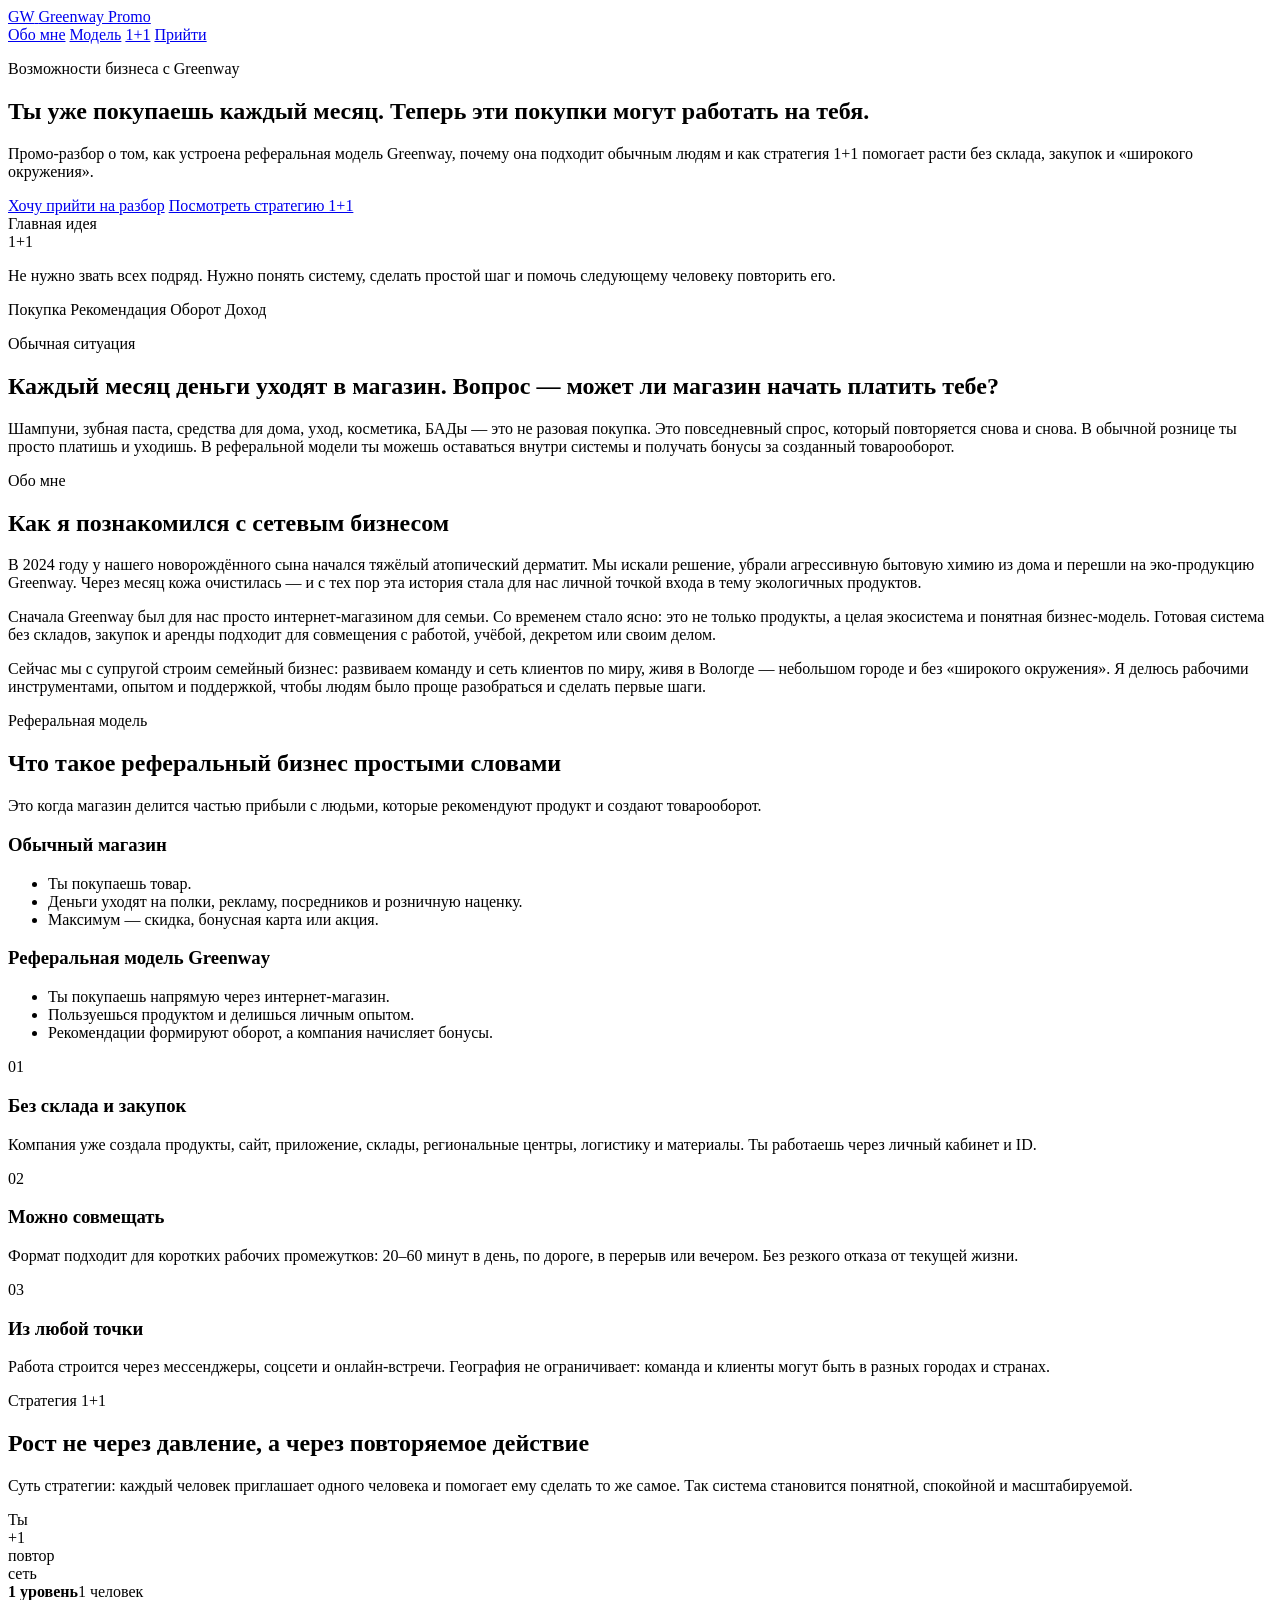
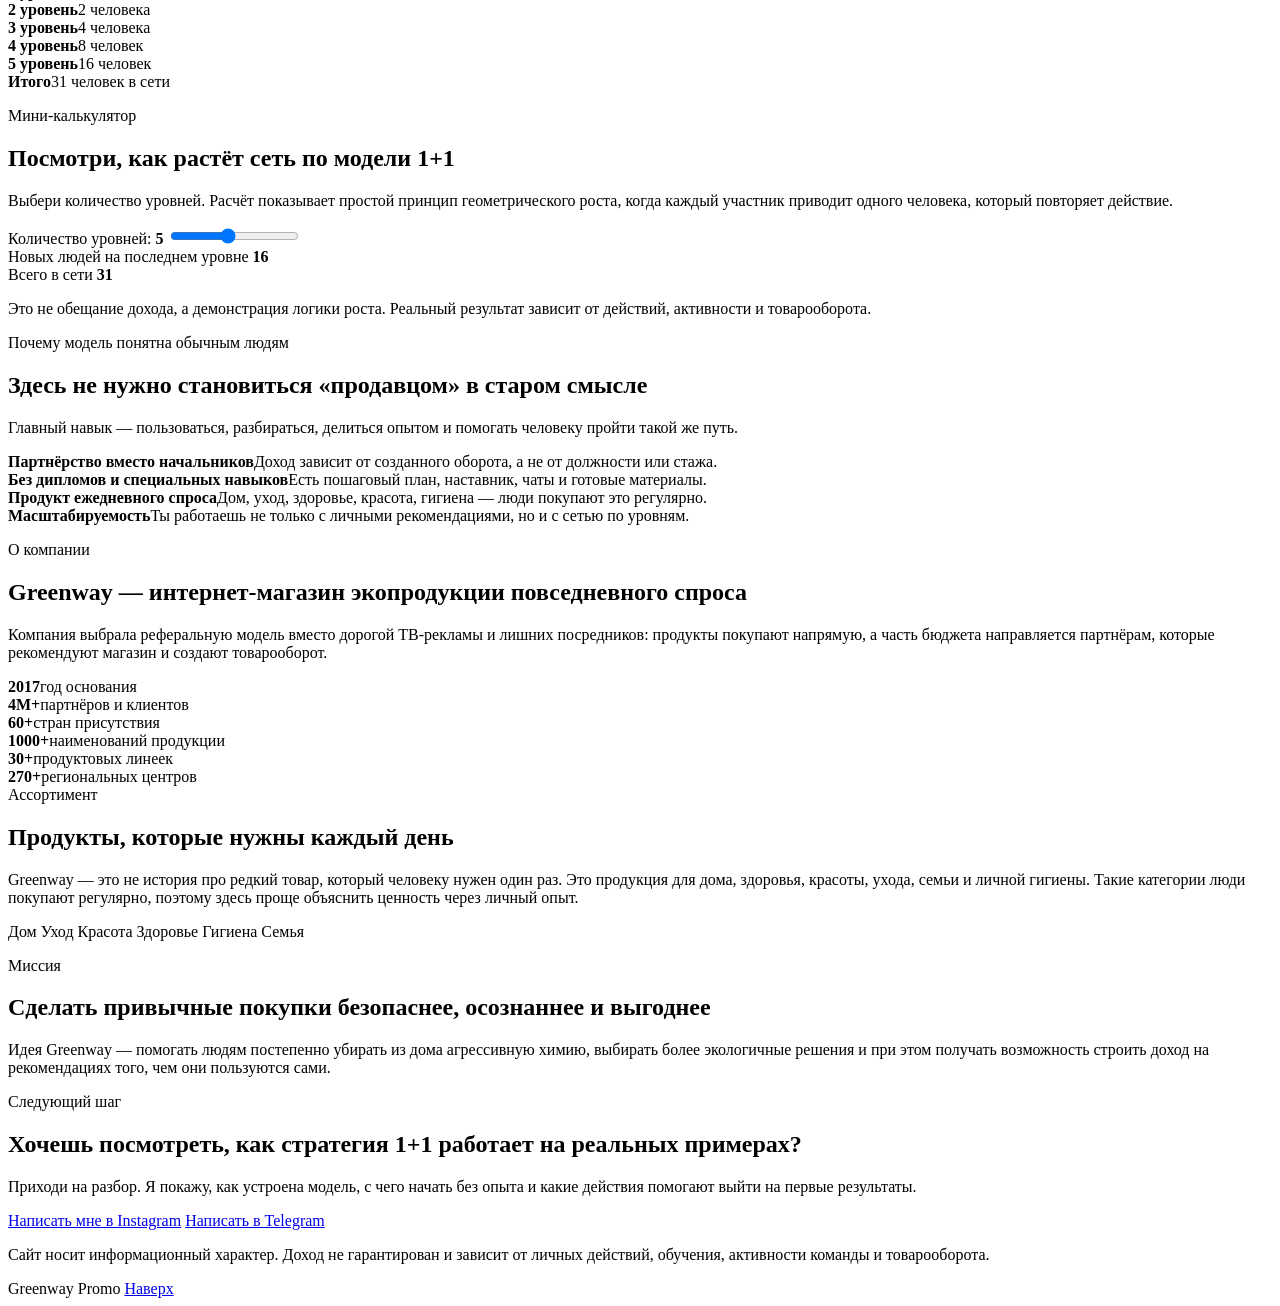
==== index.html @ 3ab434db "Add Greenway promo landing page" ====
<!DOCTYPE html>
<html lang="ru">
<head>
  <meta charset="UTF-8" />
  <meta name="viewport" content="width=device-width, initial-scale=1.0" />
  <meta name="description" content="Промо-сайт о возможностях бизнеса с Greenway, реферальной модели и стратегии 1+1." />
  <meta property="og:title" content="Возможности бизнеса с Greenway" />
  <meta property="og:description" content="Как привычные покупки могут стать точкой входа в дополнительный доход через стратегию 1+1." />
  <meta property="og:type" content="website" />
  <title>Возможности бизнеса с Greenway</title>
  <link rel="stylesheet" href="style.css" />
</head>
<body>
  <div class="page-bg" aria-hidden="true"></div>

  <header class="site-header">
    <a class="brand" href="#top" aria-label="Greenway Promo">
      <span class="brand-mark">GW</span>
      <span>Greenway Promo</span>
    </a>
    <nav class="nav" aria-label="Навигация">
      <a href="#about">Обо мне</a>
      <a href="#model">Модель</a>
      <a href="#strategy">1+1</a>
      <a href="#contact">Прийти</a>
    </nav>
  </header>

  <main id="top">
    <section class="hero section">
      <div class="container hero-grid">
        <div class="hero-content reveal">
          <p class="eyebrow">Возможности бизнеса с Greenway</p>
          <h1>Ты уже покупаешь каждый месяц. Теперь эти покупки могут работать на тебя.</h1>
          <p class="hero-text">Промо-разбор о том, как устроена реферальная модель Greenway, почему она подходит обычным людям и как стратегия 1+1 помогает расти без склада, закупок и «широкого окружения».</p>
          <div class="hero-actions">
            <a class="btn btn-primary" href="#contact">Хочу прийти на разбор</a>
            <a class="btn btn-secondary" href="#strategy">Посмотреть стратегию 1+1</a>
          </div>
        </div>

        <div class="hero-card reveal delay-1" aria-label="Ключевая идея сайта">
          <div class="card-topline">Главная идея</div>
          <div class="big-number">1+1</div>
          <p>Не нужно звать всех подряд. Нужно понять систему, сделать простой шаг и помочь следующему человеку повторить его.</p>
          <div class="mini-flow">
            <span>Покупка</span>
            <span>Рекомендация</span>
            <span>Оборот</span>
            <span>Доход</span>
          </div>
        </div>
      </div>
    </section>

    <section class="section problem">
      <div class="container narrow reveal">
        <p class="eyebrow">Обычная ситуация</p>
        <h2>Каждый месяц деньги уходят в магазин. Вопрос — может ли магазин начать платить тебе?</h2>
        <p>Шампуни, зубная паста, средства для дома, уход, косметика, БАДы — это не разовая покупка. Это повседневный спрос, который повторяется снова и снова. В обычной рознице ты просто платишь и уходишь. В реферальной модели ты можешь оставаться внутри системы и получать бонусы за созданный товарооборот.</p>
      </div>
    </section>

    <section class="section" id="about">
      <div class="container two-col">
        <div class="section-label reveal">Обо мне</div>
        <div class="content-card reveal delay-1">
          <h2>Как я познакомился с сетевым бизнесом</h2>
          <p>В 2024 году у нашего новорождённого сына начался тяжёлый атопический дерматит. Мы искали решение, убрали агрессивную бытовую химию из дома и перешли на эко-продукцию Greenway. Через месяц кожа очистилась — и с тех пор эта история стала для нас личной точкой входа в тему экологичных продуктов.</p>
          <p>Сначала Greenway был для нас просто интернет-магазином для семьи. Со временем стало ясно: это не только продукты, а целая экосистема и понятная бизнес-модель. Готовая система без складов, закупок и аренды подходит для совмещения с работой, учёбой, декретом или своим делом.</p>
          <p>Сейчас мы с супругой строим семейный бизнес: развиваем команду и сеть клиентов по миру, живя в Вологде — небольшом городе и без «широкого окружения». Я делюсь рабочими инструментами, опытом и поддержкой, чтобы людям было проще разобраться и сделать первые шаги.</p>
        </div>
      </div>
    </section>

    <section class="section dark" id="model">
      <div class="container">
        <div class="section-heading reveal">
          <p class="eyebrow">Реферальная модель</p>
          <h2>Что такое реферальный бизнес простыми словами</h2>
          <p>Это когда магазин делится частью прибыли с людьми, которые рекомендуют продукт и создают товарооборот.</p>
        </div>

        <div class="compare-grid reveal delay-1">
          <article class="compare-card muted">
            <h3>Обычный магазин</h3>
            <ul>
              <li>Ты покупаешь товар.</li>
              <li>Деньги уходят на полки, рекламу, посредников и розничную наценку.</li>
              <li>Максимум — скидка, бонусная карта или акция.</li>
            </ul>
          </article>
          <article class="compare-card accent">
            <h3>Реферальная модель Greenway</h3>
            <ul>
              <li>Ты покупаешь напрямую через интернет-магазин.</li>
              <li>Пользуешься продуктом и делишься личным опытом.</li>
              <li>Рекомендации формируют оборот, а компания начисляет бонусы.</li>
            </ul>
          </article>
        </div>
      </div>
    </section>

    <section class="section">
      <div class="container cards-3">
        <article class="feature-card reveal">
          <span class="icon">01</span>
          <h3>Без склада и закупок</h3>
          <p>Компания уже создала продукты, сайт, приложение, склады, региональные центры, логистику и материалы. Ты работаешь через личный кабинет и ID.</p>
        </article>
        <article class="feature-card reveal delay-1">
          <span class="icon">02</span>
          <h3>Можно совмещать</h3>
          <p>Формат подходит для коротких рабочих промежутков: 20–60 минут в день, по дороге, в перерыв или вечером. Без резкого отказа от текущей жизни.</p>
        </article>
        <article class="feature-card reveal delay-2">
          <span class="icon">03</span>
          <h3>Из любой точки</h3>
          <p>Работа строится через мессенджеры, соцсети и онлайн-встречи. География не ограничивает: команда и клиенты могут быть в разных городах и странах.</p>
        </article>
      </div>
    </section>

    <section class="section strategy" id="strategy">
      <div class="container">
        <div class="section-heading reveal">
          <p class="eyebrow">Стратегия 1+1</p>
          <h2>Рост не через давление, а через повторяемое действие</h2>
          <p>Суть стратегии: каждый человек приглашает одного человека и помогает ему сделать то же самое. Так система становится понятной, спокойной и масштабируемой.</p>
        </div>

        <div class="steps reveal delay-1" aria-label="Схема стратегии 1+1">
          <div class="step"><span>Ты</span></div>
          <div class="line"></div>
          <div class="step"><span>+1</span></div>
          <div class="line"></div>
          <div class="step"><span>повтор</span></div>
          <div class="line"></div>
          <div class="step"><span>сеть</span></div>
        </div>

        <div class="growth-grid reveal delay-2">
          <div class="growth-item"><strong>1 уровень</strong><span>1 человек</span></div>
          <div class="growth-item"><strong>2 уровень</strong><span>2 человека</span></div>
          <div class="growth-item"><strong>3 уровень</strong><span>4 человека</span></div>
          <div class="growth-item"><strong>4 уровень</strong><span>8 человек</span></div>
          <div class="growth-item"><strong>5 уровень</strong><span>16 человек</span></div>
          <div class="growth-item total"><strong>Итого</strong><span>31 человек в сети</span></div>
        </div>
      </div>
    </section>

    <section class="section calculator-section">
      <div class="container calculator reveal">
        <div>
          <p class="eyebrow">Мини-калькулятор</p>
          <h2>Посмотри, как растёт сеть по модели 1+1</h2>
          <p>Выбери количество уровней. Расчёт показывает простой принцип геометрического роста, когда каждый участник приводит одного человека, который повторяет действие.</p>
        </div>
        <div class="calc-box">
          <label for="levels">Количество уровней: <strong id="levelsValue">5</strong></label>
          <input id="levels" type="range" min="1" max="10" value="5" />
          <div class="calc-result">
            <span>Новых людей на последнем уровне</span>
            <strong id="lastLevel">16</strong>
          </div>
          <div class="calc-result big">
            <span>Всего в сети</span>
            <strong id="totalNetwork">31</strong>
          </div>
          <p class="calc-note">Это не обещание дохода, а демонстрация логики роста. Реальный результат зависит от действий, активности и товарооборота.</p>
        </div>
      </div>
    </section>

    <section class="section dark">
      <div class="container two-col benefits-wrap">
        <div class="section-heading reveal">
          <p class="eyebrow">Почему модель понятна обычным людям</p>
          <h2>Здесь не нужно становиться «продавцом» в старом смысле</h2>
          <p>Главный навык — пользоваться, разбираться, делиться опытом и помогать человеку пройти такой же путь.</p>
        </div>
        <div class="benefits reveal delay-1">
          <div><strong>Партнёрство вместо начальников</strong><span>Доход зависит от созданного оборота, а не от должности или стажа.</span></div>
          <div><strong>Без дипломов и специальных навыков</strong><span>Есть пошаговый план, наставник, чаты и готовые материалы.</span></div>
          <div><strong>Продукт ежедневного спроса</strong><span>Дом, уход, здоровье, красота, гигиена — люди покупают это регулярно.</span></div>
          <div><strong>Масштабируемость</strong><span>Ты работаешь не только с личными рекомендациями, но и с сетью по уровням.</span></div>
        </div>
      </div>
    </section>

    <section class="section company">
      <div class="container">
        <div class="section-heading reveal">
          <p class="eyebrow">О компании</p>
          <h2>Greenway — интернет-магазин экопродукции повседневного спроса</h2>
          <p>Компания выбрала реферальную модель вместо дорогой ТВ-рекламы и лишних посредников: продукты покупают напрямую, а часть бюджета направляется партнёрам, которые рекомендуют магазин и создают товарооборот.</p>
        </div>

        <div class="stats reveal delay-1">
          <div><strong>2017</strong><span>год основания</span></div>
          <div><strong>4M+</strong><span>партнёров и клиентов</span></div>
          <div><strong>60+</strong><span>стран присутствия</span></div>
          <div><strong>1000+</strong><span>наименований продукции</span></div>
          <div><strong>30+</strong><span>продуктовых линеек</span></div>
          <div><strong>270+</strong><span>региональных центров</span></div>
        </div>
      </div>
    </section>

    <section class="section assortment dark">
      <div class="container two-col">
        <div class="section-label reveal">Ассортимент</div>
        <div class="content-card reveal delay-1">
          <h2>Продукты, которые нужны каждый день</h2>
          <p>Greenway — это не история про редкий товар, который человеку нужен один раз. Это продукция для дома, здоровья, красоты, ухода, семьи и личной гигиены. Такие категории люди покупают регулярно, поэтому здесь проще объяснить ценность через личный опыт.</p>
          <div class="tags">
            <span>Дом</span>
            <span>Уход</span>
            <span>Красота</span>
            <span>Здоровье</span>
            <span>Гигиена</span>
            <span>Семья</span>
          </div>
        </div>
      </div>
    </section>

    <section class="section mission">
      <div class="container narrow reveal">
        <p class="eyebrow">Миссия</p>
        <h2>Сделать привычные покупки безопаснее, осознаннее и выгоднее</h2>
        <p>Идея Greenway — помогать людям постепенно убирать из дома агрессивную химию, выбирать более экологичные решения и при этом получать возможность строить доход на рекомендациях того, чем они пользуются сами.</p>
      </div>
    </section>

    <section class="section final" id="contact">
      <div class="container final-card reveal">
        <p class="eyebrow">Следующий шаг</p>
        <h2>Хочешь посмотреть, как стратегия 1+1 работает на реальных примерах?</h2>
        <p>Приходи на разбор. Я покажу, как устроена модель, с чего начать без опыта и какие действия помогают выйти на первые результаты.</p>
        <div class="hero-actions center">
          <a class="btn btn-primary" href="https://instagram.com/ilya_vsevolodov" target="_blank" rel="noopener">Написать мне в Instagram</a>
          <a class="btn btn-secondary" href="https://t.me/ilya_vsevolodov" target="_blank" rel="noopener">Написать в Telegram</a>
        </div>
        <p class="small-note">Сайт носит информационный характер. Доход не гарантирован и зависит от личных действий, обучения, активности команды и товарооборота.</p>
      </div>
    </section>
  </main>

  <footer class="footer">
    <div class="container footer-inner">
      <span>Greenway Promo</span>
      <a href="#top">Наверх</a>
    </div>
  </footer>

  <script src="script.js"></script>
</body>
</html>
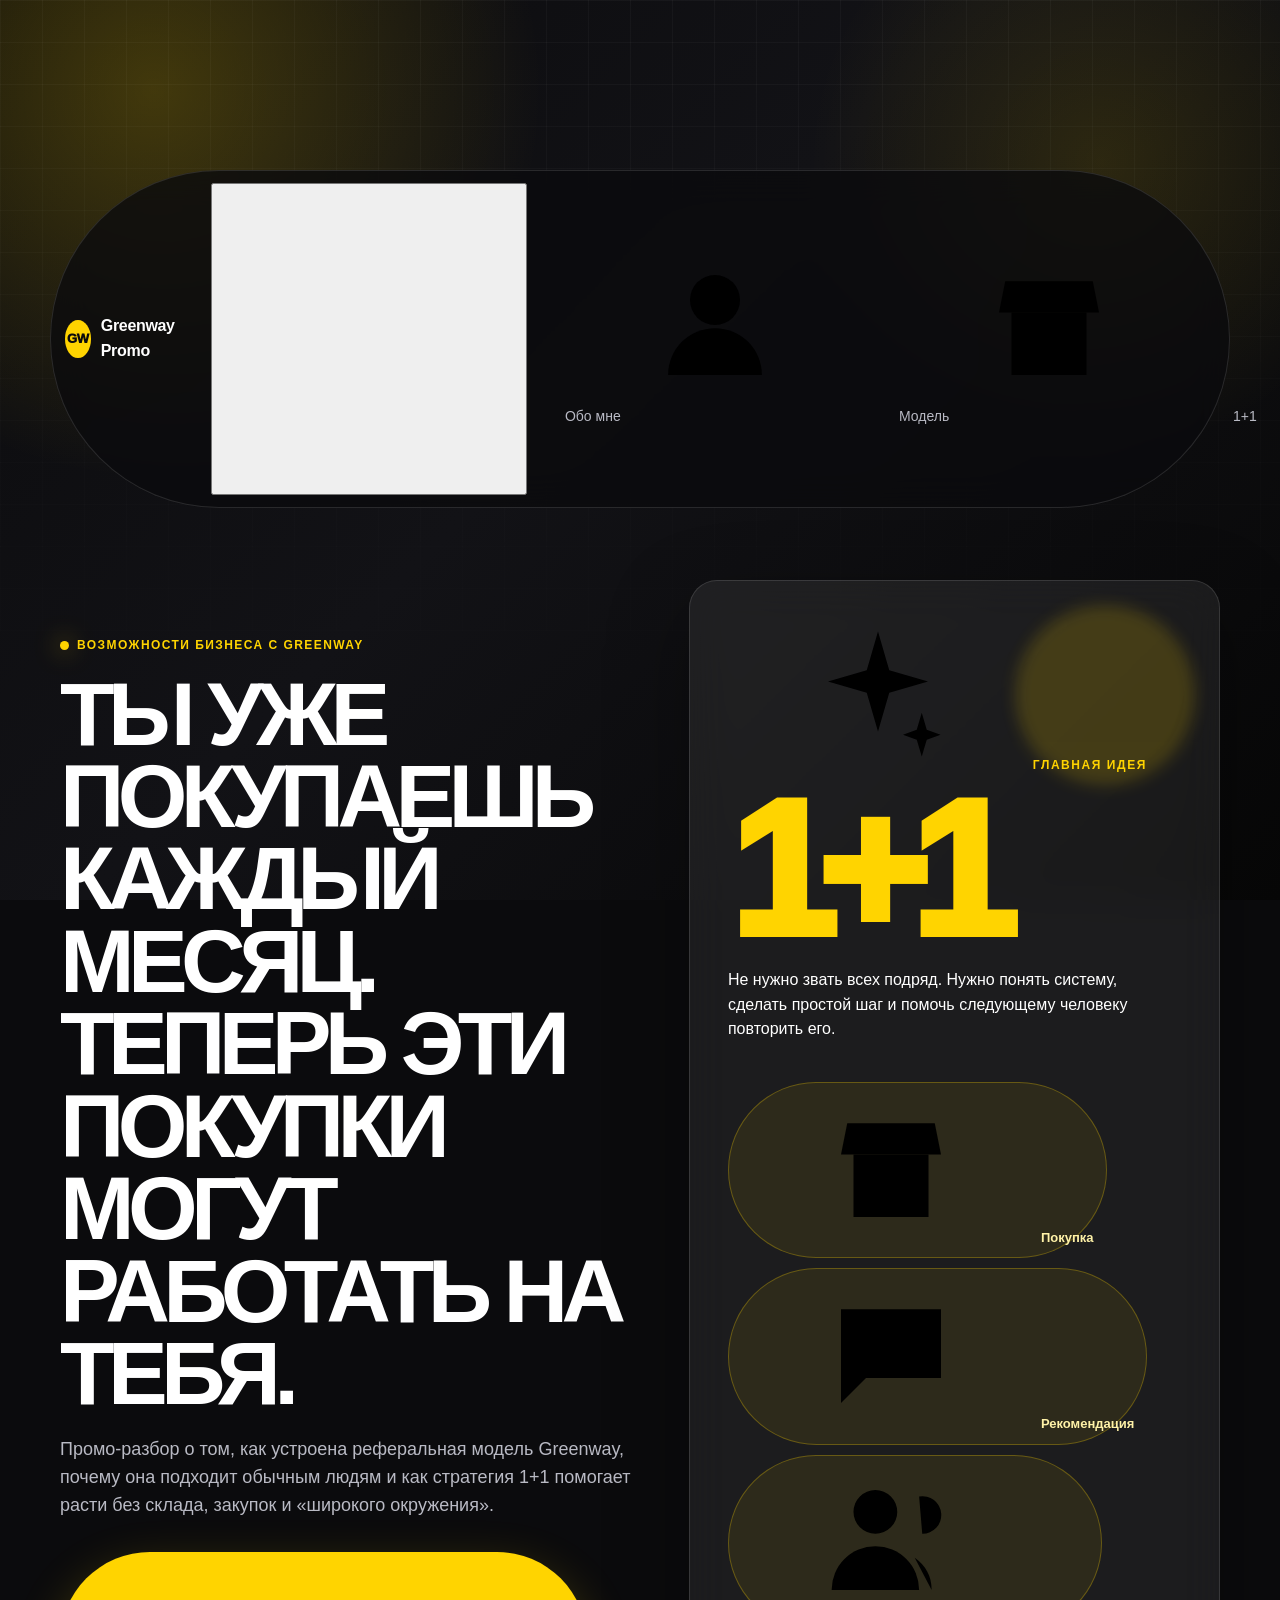
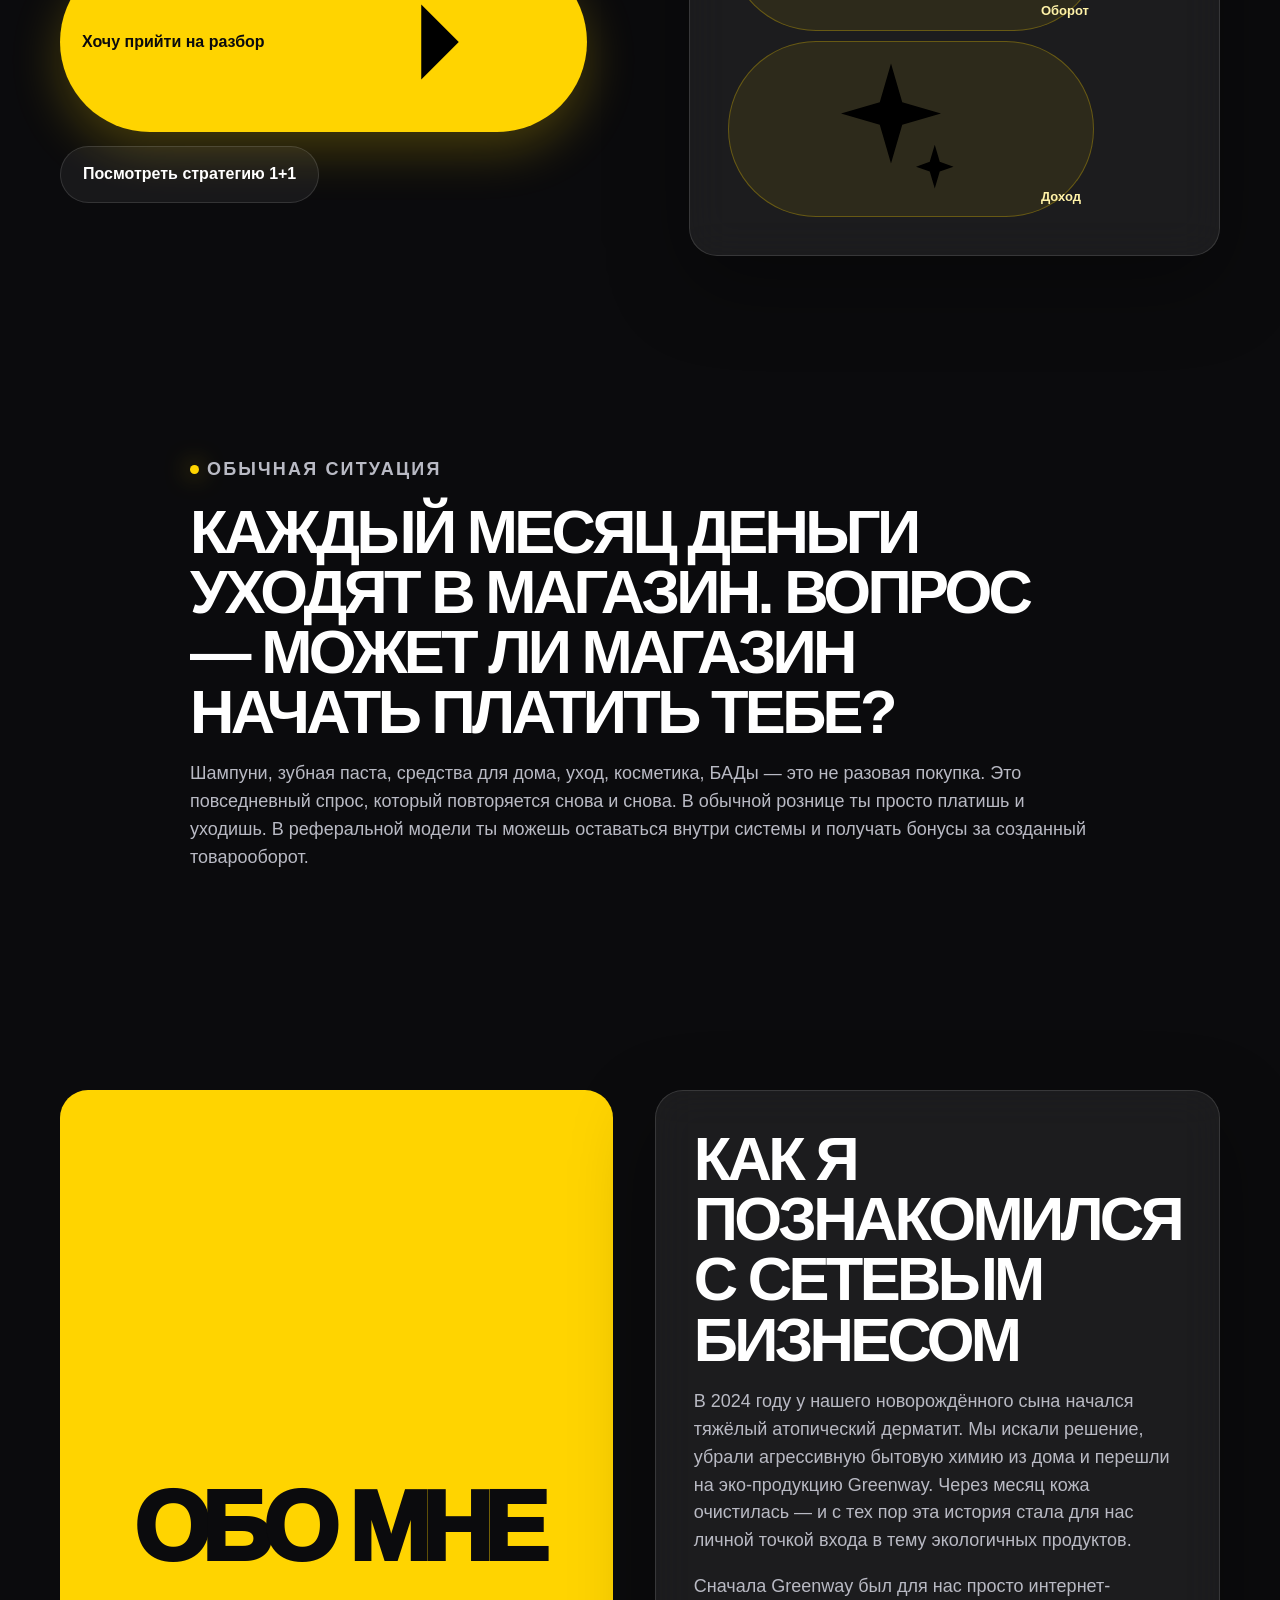
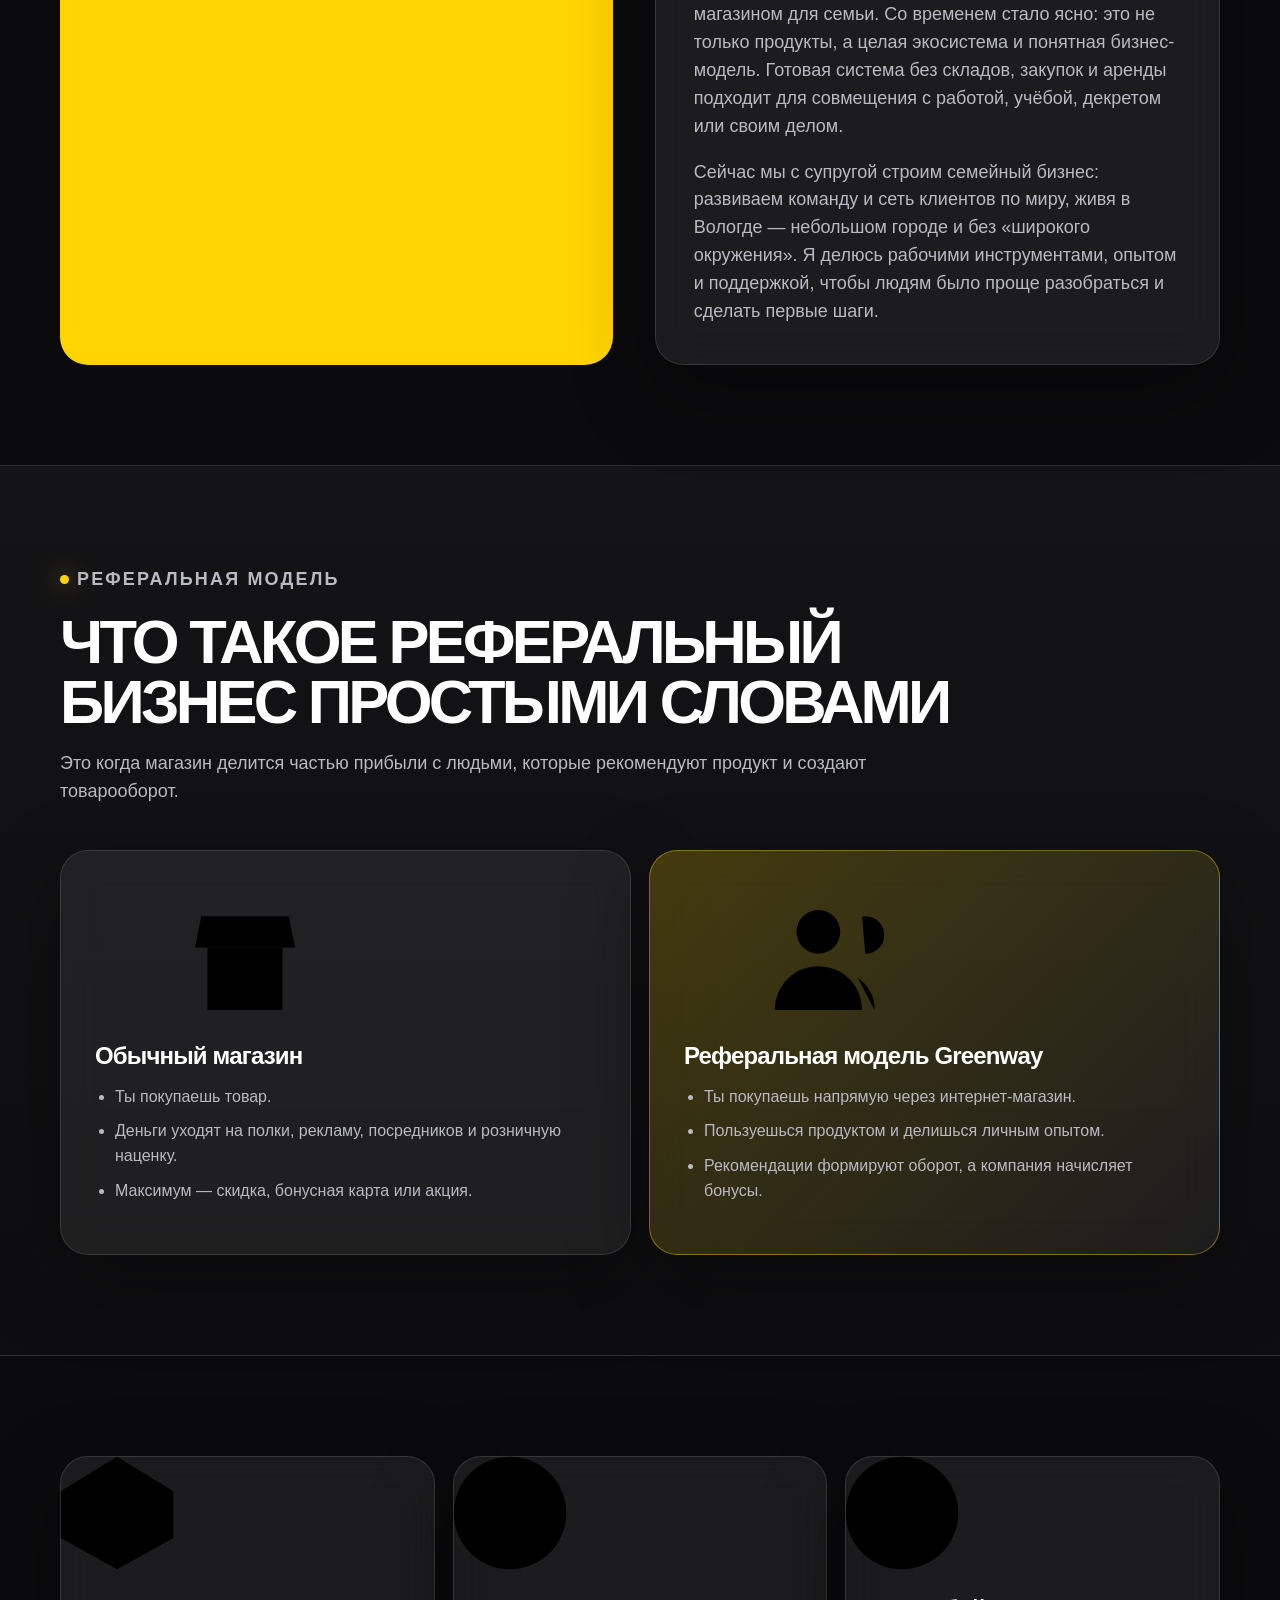
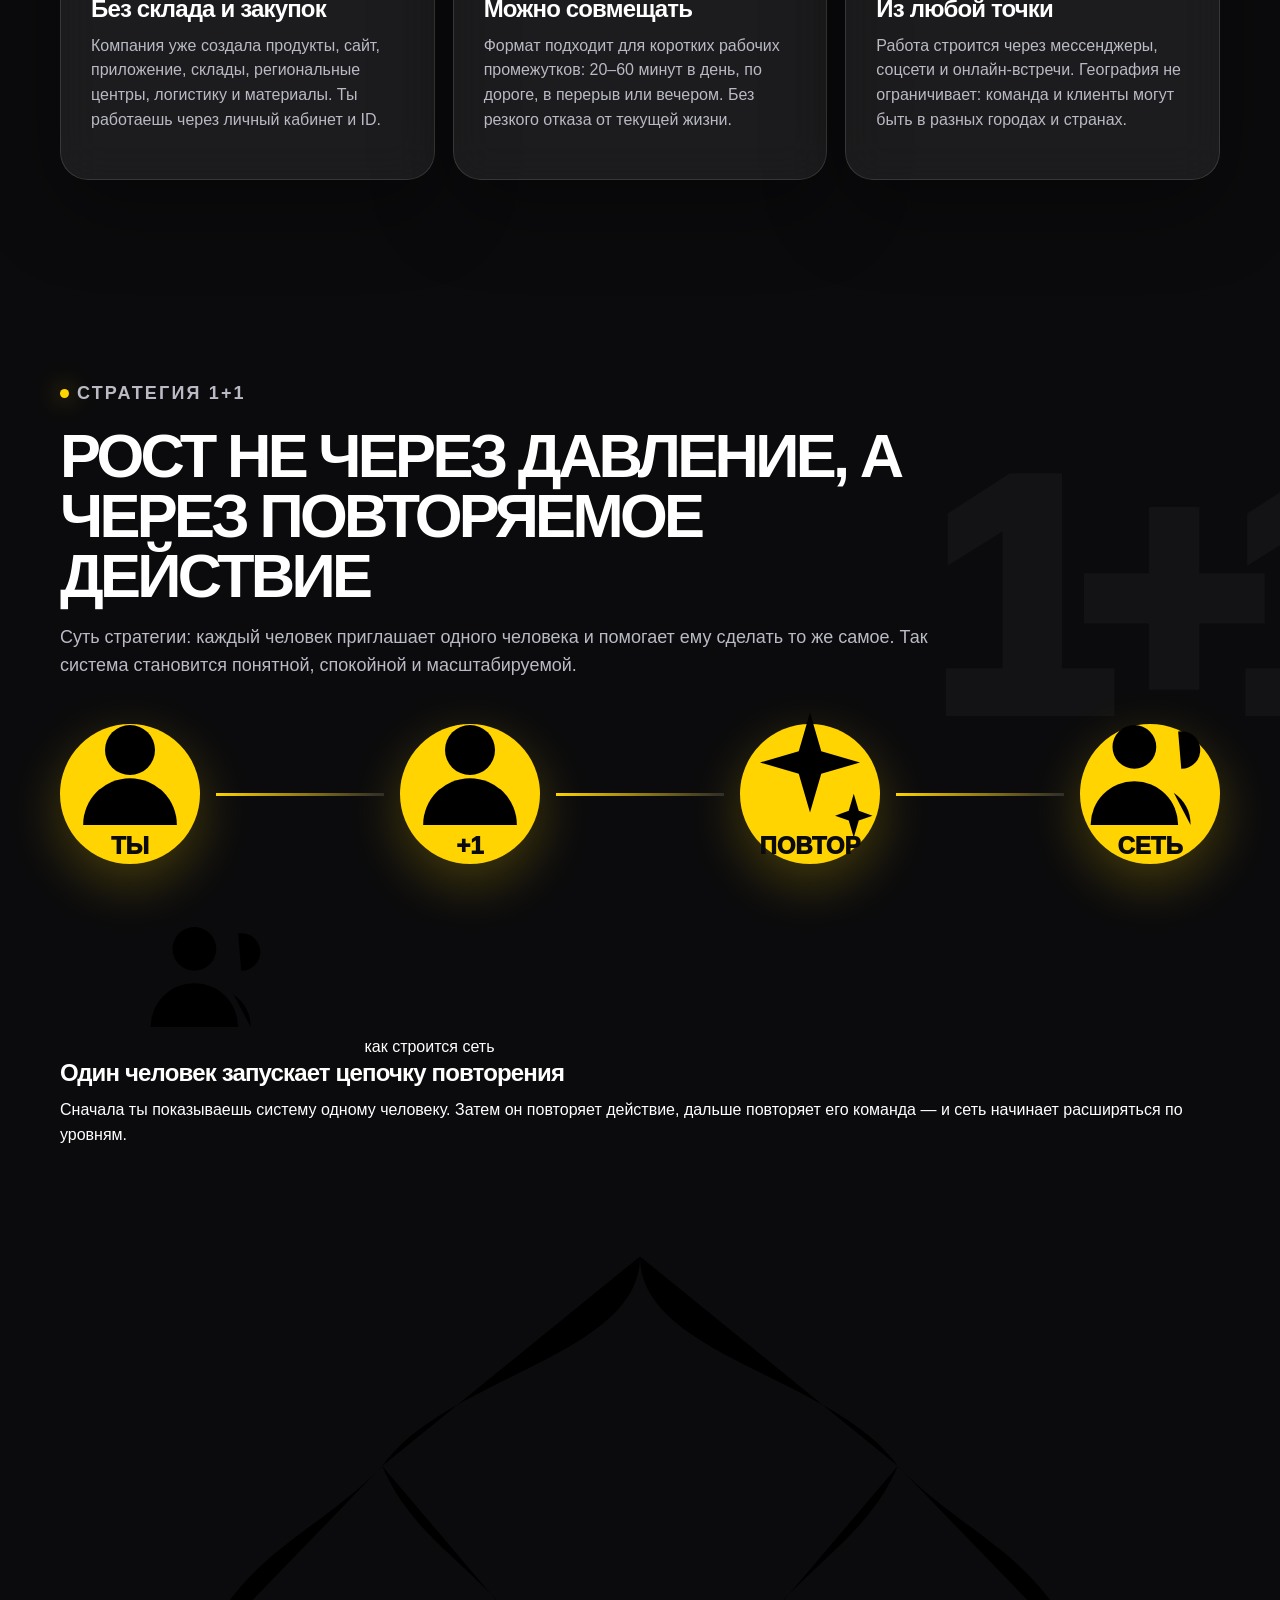
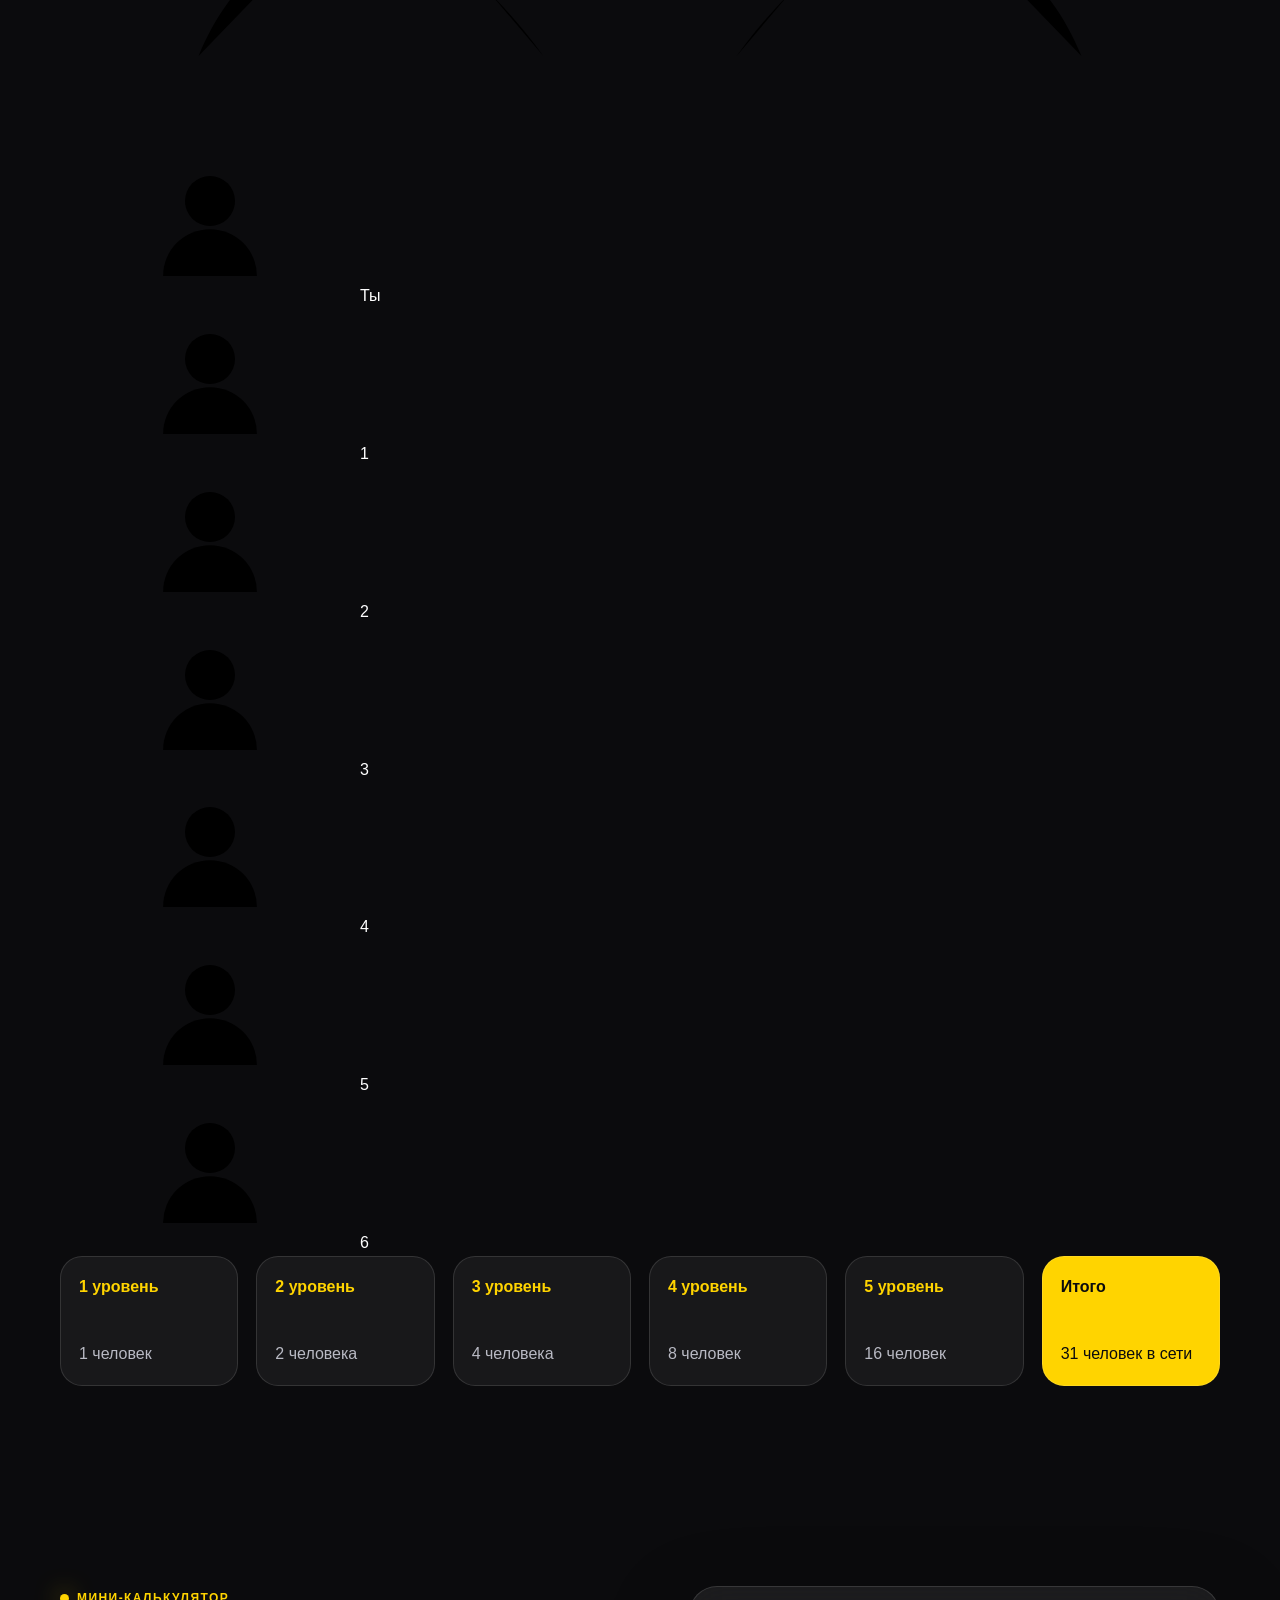
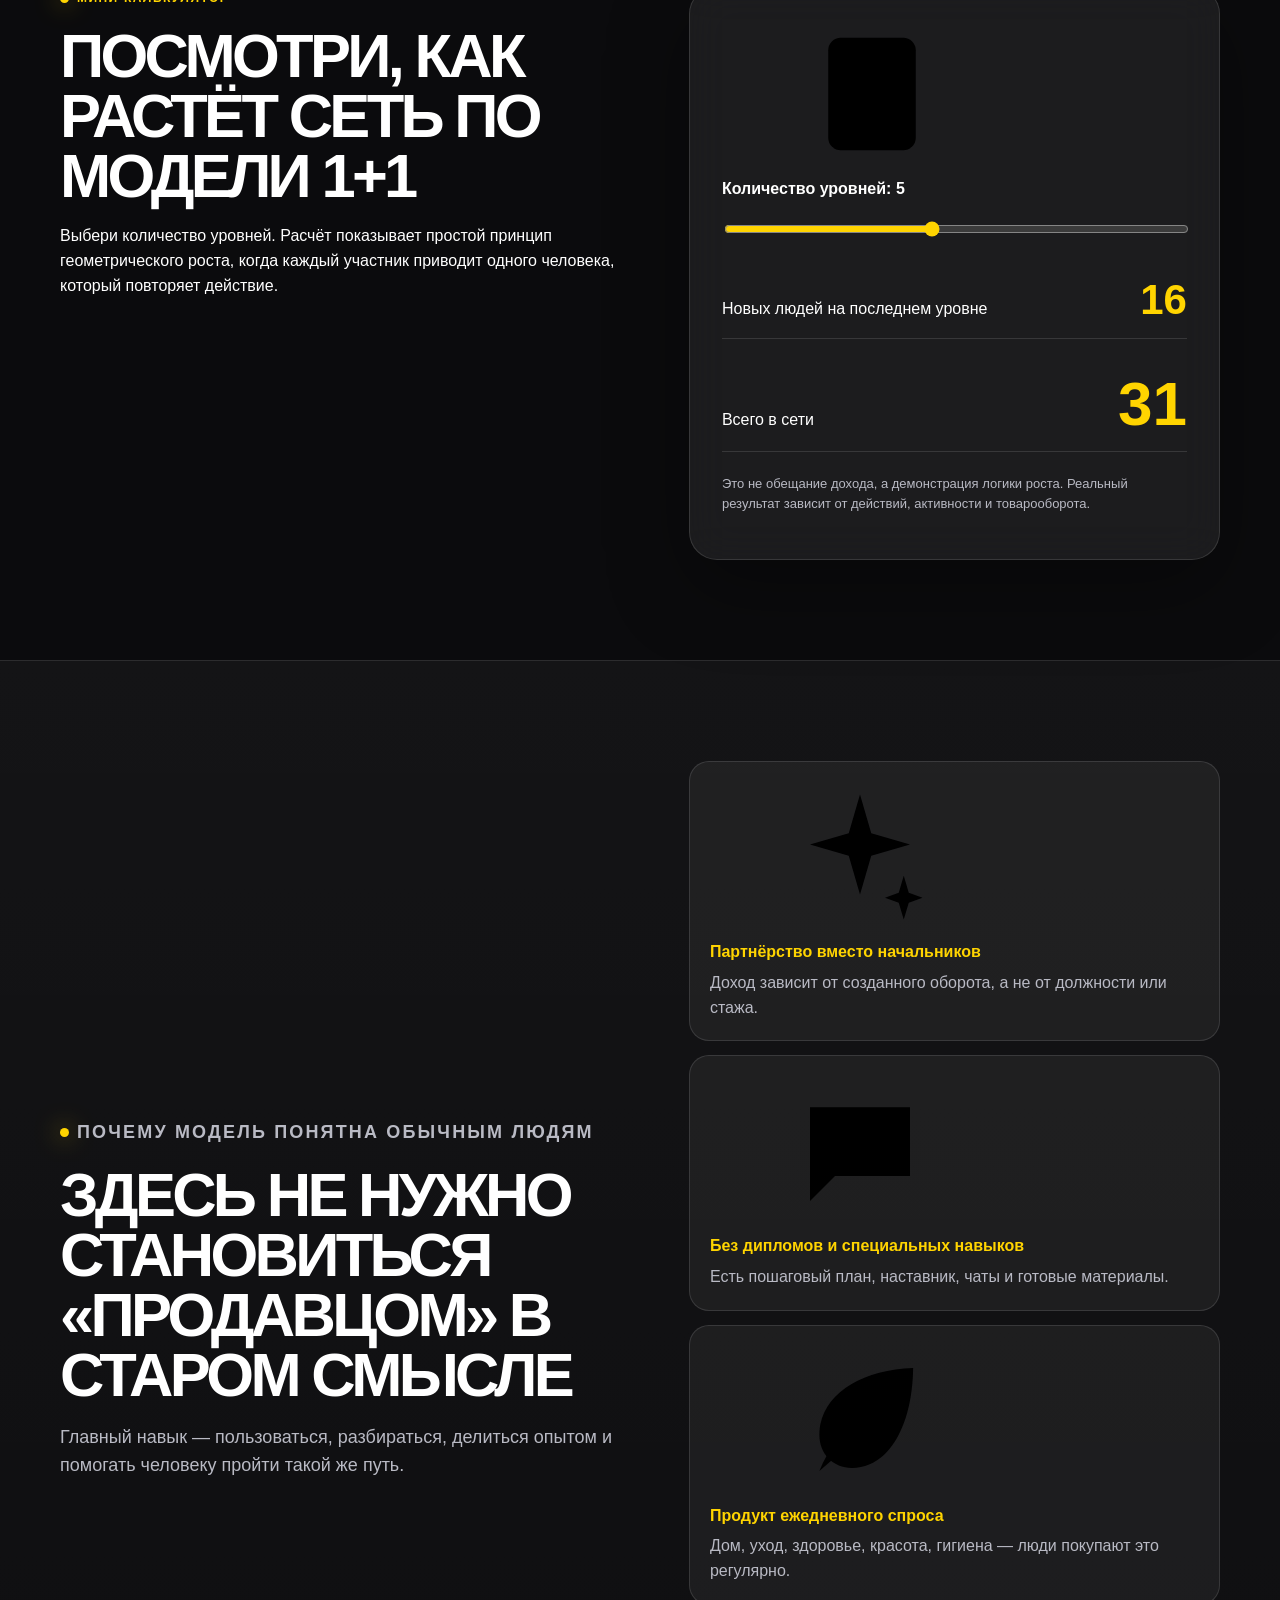
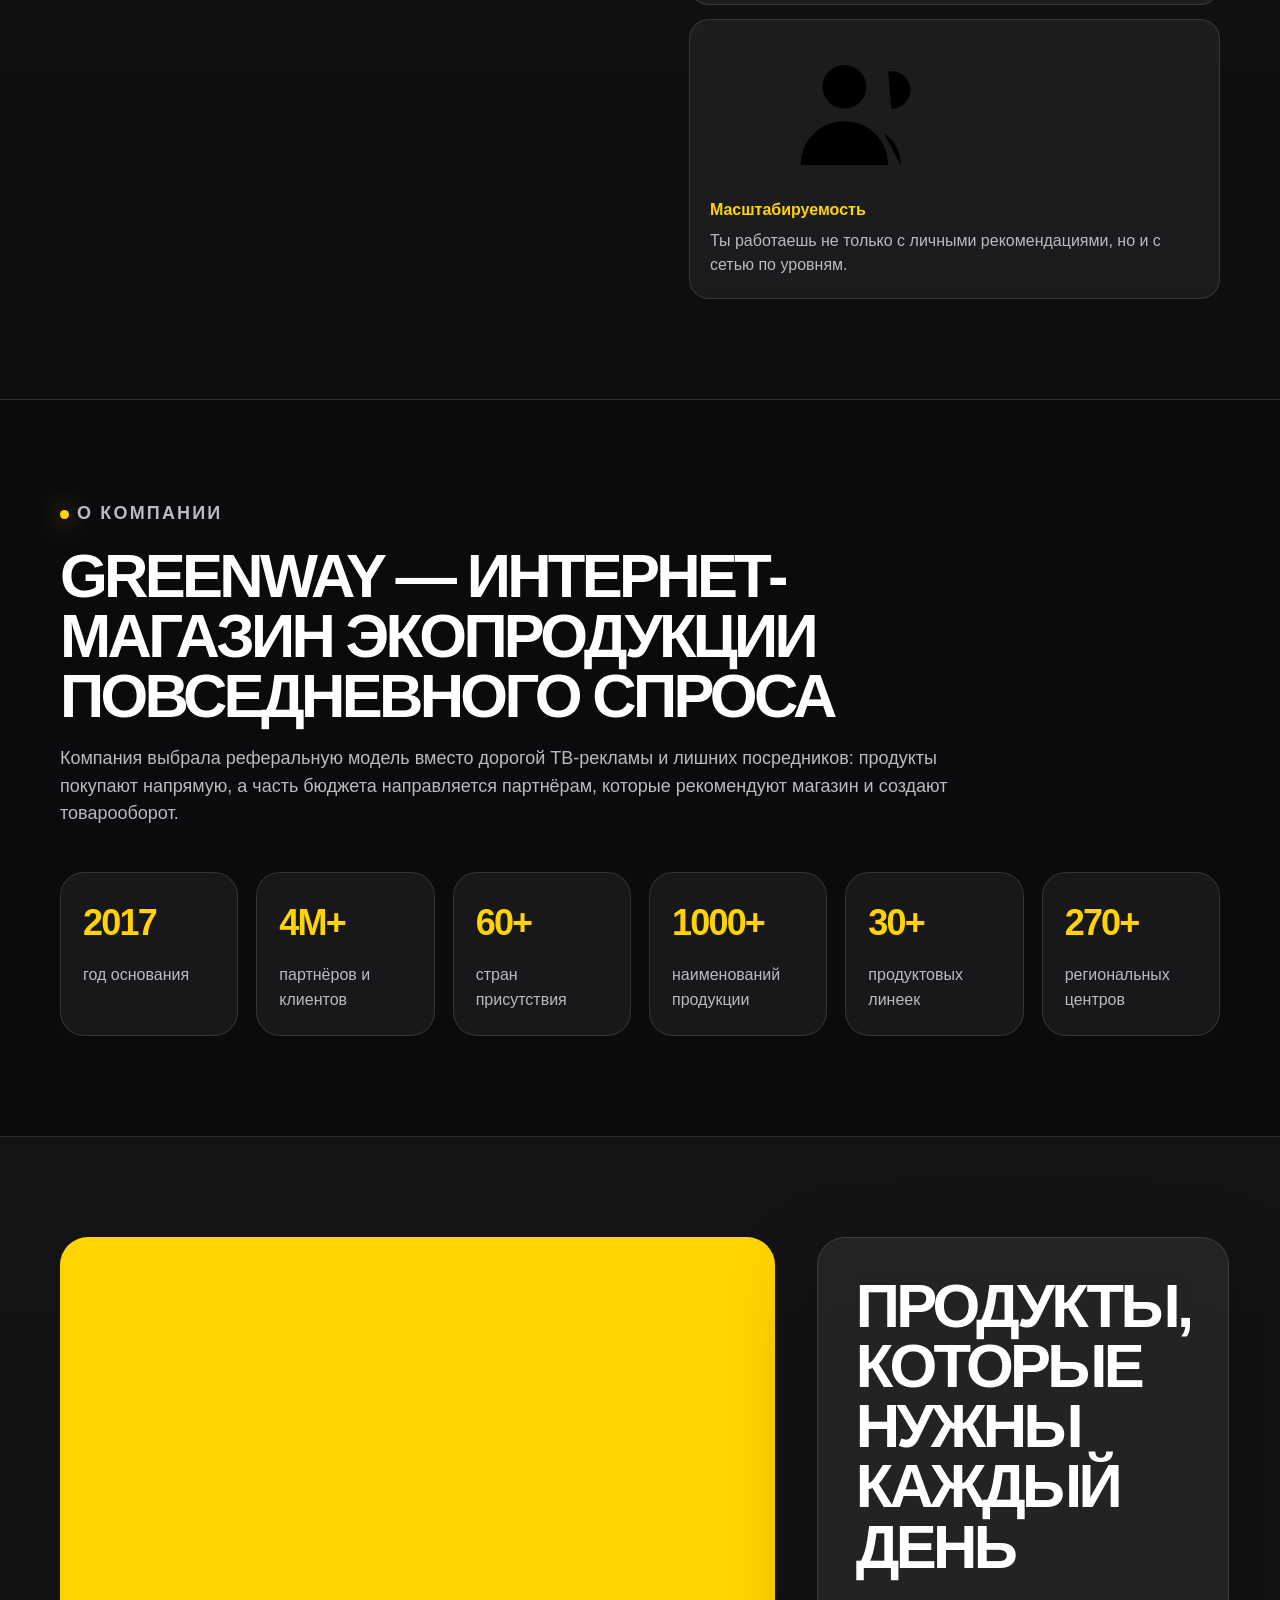
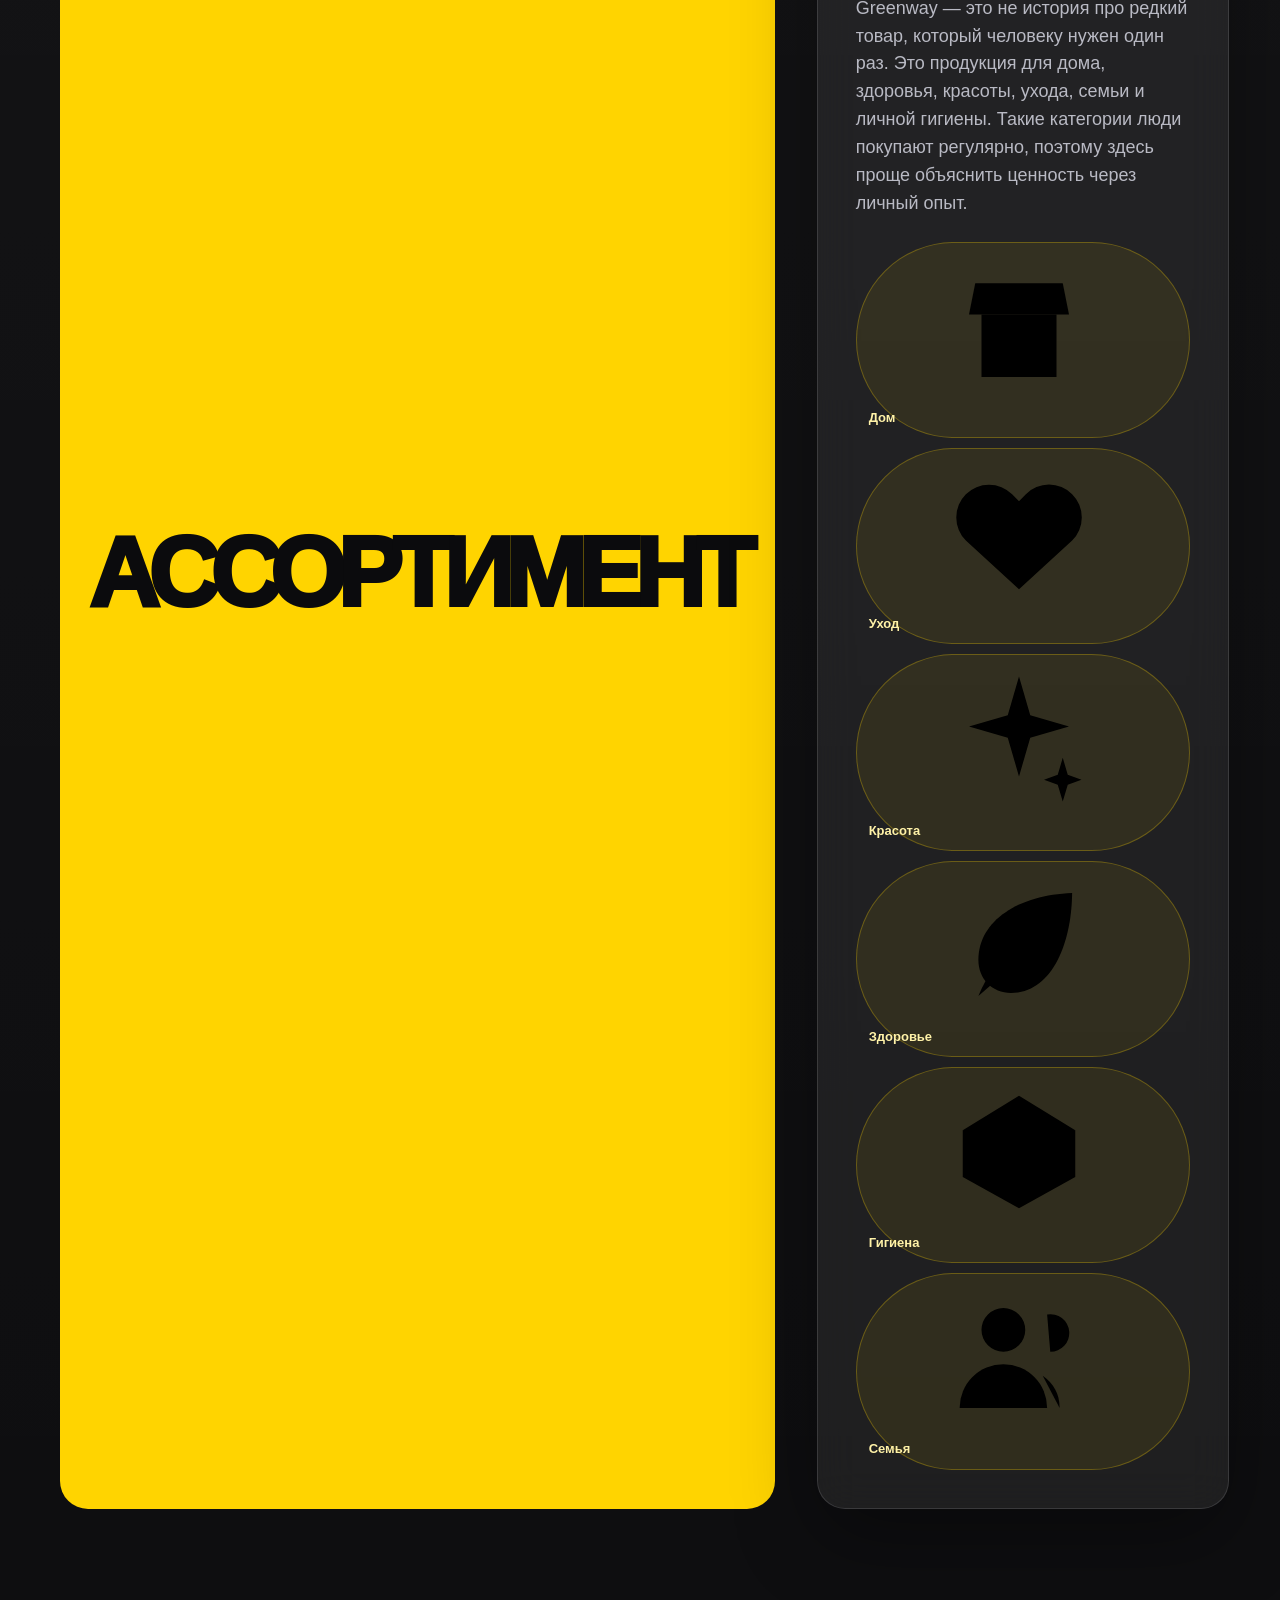
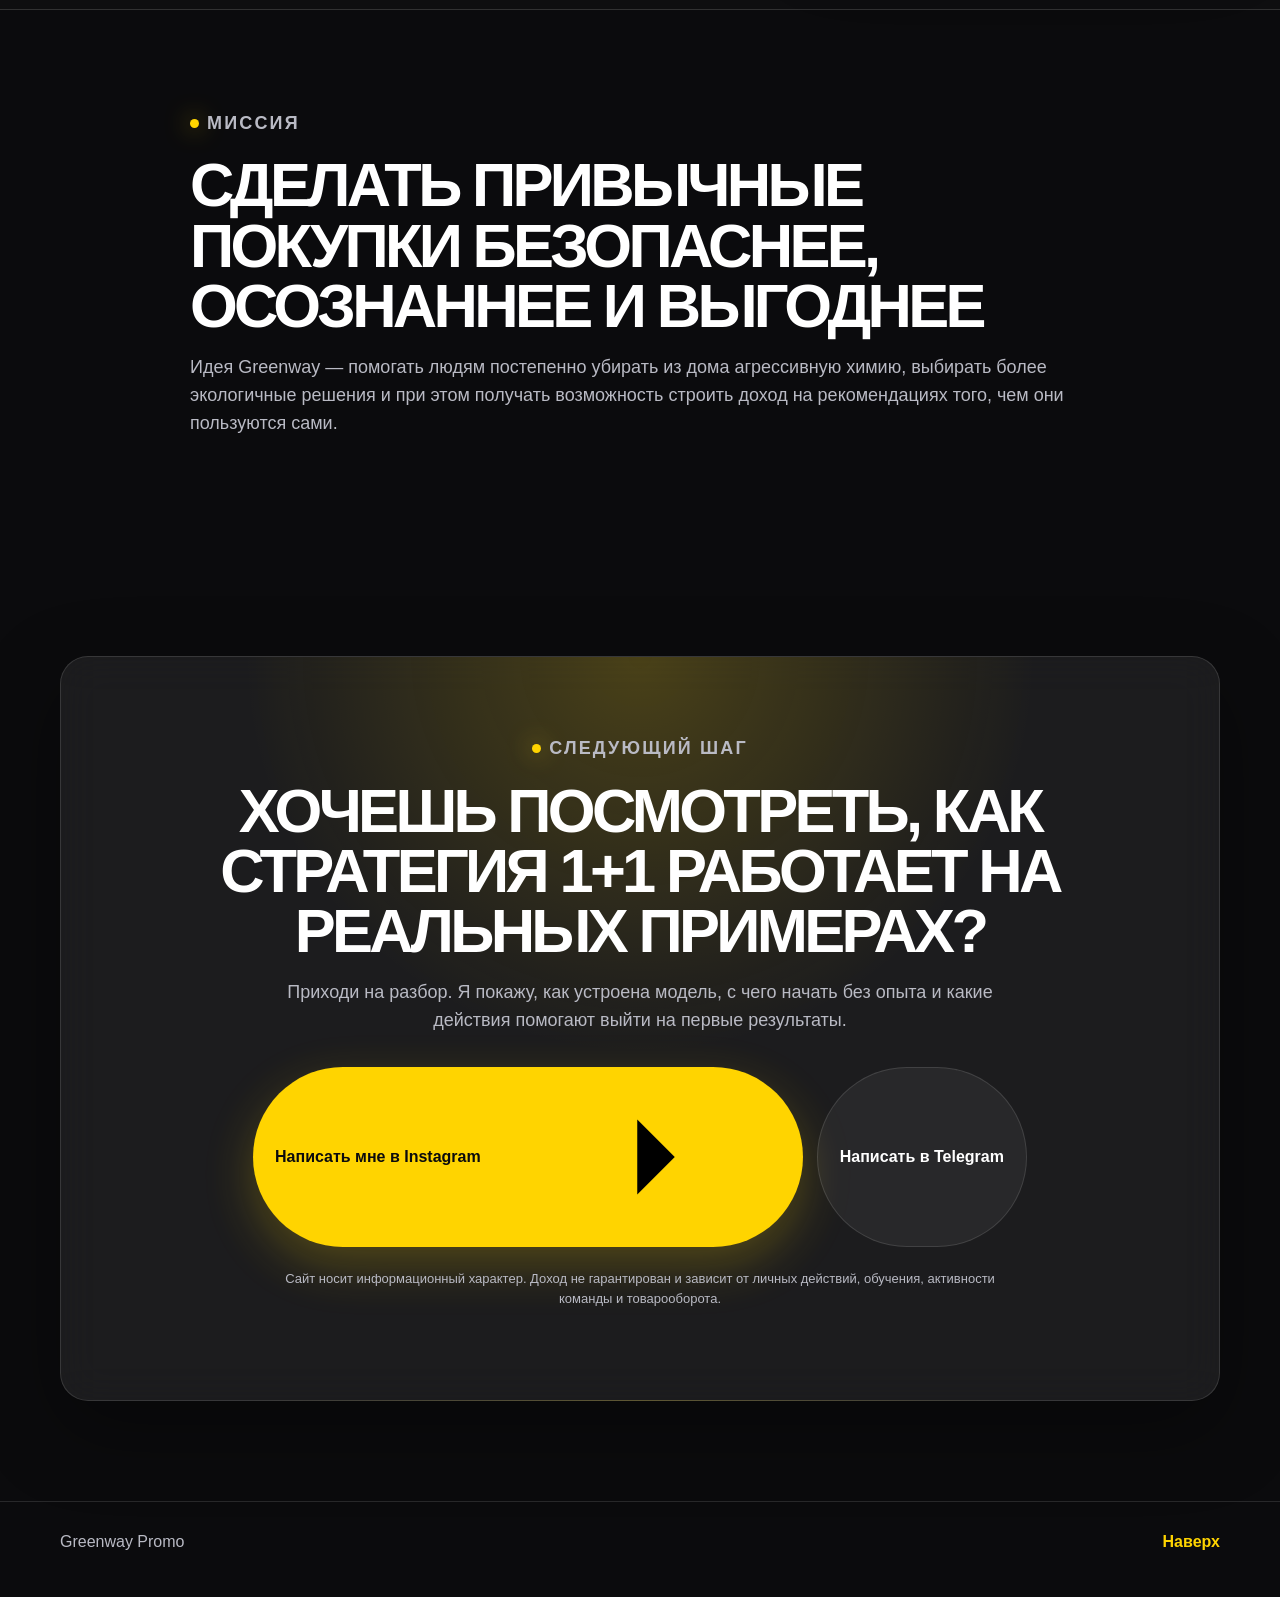
==== commit 88a6bf4c: "Add burger menu icons and network animation markup" ====
--- a/index.html
+++ b/index.html
@@ -11,6 +11,23 @@
   <link rel="stylesheet" href="style.css" />
 </head>
 <body>
+  <svg class="svg-sprite" aria-hidden="true" focusable="false">
+    <symbol id="icon-menu" viewBox="0 0 24 24"><path d="M4 7h16M4 12h16M4 17h16"/></symbol>
+    <symbol id="icon-close" viewBox="0 0 24 24"><path d="M6 6l12 12M18 6L6 18"/></symbol>
+    <symbol id="icon-arrow" viewBox="0 0 24 24"><path d="M5 12h14M13 6l6 6-6 6"/></symbol>
+    <symbol id="icon-shop" viewBox="0 0 24 24"><path d="M4 10h16l-1-5H5l-1 5Z"/><path d="M6 10v10h12V10"/><path d="M9 20v-6h6v6"/></symbol>
+    <symbol id="icon-user" viewBox="0 0 24 24"><path d="M12 12a4 4 0 1 0 0-8 4 4 0 0 0 0 8Z"/><path d="M4.5 20a7.5 7.5 0 0 1 15 0"/></symbol>
+    <symbol id="icon-users" viewBox="0 0 24 24"><path d="M9.5 11a3.5 3.5 0 1 0 0-7 3.5 3.5 0 0 0 0 7Z"/><path d="M2.5 20a7 7 0 0 1 14 0"/><path d="M17 11a3 3 0 1 0-.5-5.95"/><path d="M18.5 20c0-2.2-1-4-2.7-5.15"/></symbol>
+    <symbol id="icon-spark" viewBox="0 0 24 24"><path d="M12 2l1.8 6.2L20 10l-6.2 1.8L12 18l-1.8-6.2L4 10l6.2-1.8L12 2Z"/><path d="M19 15l.8 2.7L22 18.5l-2.2.8L19 22l-.8-2.7-2.2-.8 2.2-.8L19 15Z"/></symbol>
+    <symbol id="icon-box" viewBox="0 0 24 24"><path d="M21 8.5 12 3 3 8.5l9 5.5 9-5.5Z"/><path d="M3 8.5V16l9 5 9-5V8.5"/><path d="M12 14v7"/></symbol>
+    <symbol id="icon-clock" viewBox="0 0 24 24"><path d="M12 21a9 9 0 1 0 0-18 9 9 0 0 0 0 18Z"/><path d="M12 7v5l3 2"/></symbol>
+    <symbol id="icon-globe" viewBox="0 0 24 24"><path d="M12 21a9 9 0 1 0 0-18 9 9 0 0 0 0 18Z"/><path d="M3.5 12h17"/><path d="M12 3c2.2 2.3 3.3 5.3 3.3 9S14.2 18.7 12 21c-2.2-2.3-3.3-5.3-3.3-9S9.8 5.3 12 3Z"/></symbol>
+    <symbol id="icon-heart" viewBox="0 0 24 24"><path d="M20.5 5.8a5.2 5.2 0 0 0-7.4 0L12 6.9l-1.1-1.1a5.2 5.2 0 1 0-7.4 7.4L12 21l8.5-7.8a5.2 5.2 0 0 0 0-7.4Z"/></symbol>
+    <symbol id="icon-leaf" viewBox="0 0 24 24"><path d="M20.5 3.5C12 3.8 5.5 7.9 5.5 14.2c0 3.1 2.2 5.3 5.2 5.3 6.2 0 9.7-7.3 9.8-16Z"/><path d="M5.5 20c2.6-6.4 7.2-9.9 13.2-11.5"/></symbol>
+    <symbol id="icon-message" viewBox="0 0 24 24"><path d="M4 5h16v11H8l-4 4V5Z"/><path d="M8 9h8M8 13h5"/></symbol>
+    <symbol id="icon-calc" viewBox="0 0 24 24"><path d="M7 3h10a2 2 0 0 1 2 2v14a2 2 0 0 1-2 2H7a2 2 0 0 1-2-2V5a2 2 0 0 1 2-2Z"/><path d="M8 7h8M8 12h.01M12 12h.01M16 12h.01M8 16h.01M12 16h.01M16 16h.01"/></symbol>
+  </svg>
+
   <div class="page-bg" aria-hidden="true"></div>
 
   <header class="site-header">
@@ -18,11 +35,17 @@
       <span class="brand-mark">GW</span>
       <span>Greenway Promo</span>
     </a>
-    <nav class="nav" aria-label="Навигация">
-      <a href="#about">Обо мне</a>
-      <a href="#model">Модель</a>
-      <a href="#strategy">1+1</a>
-      <a href="#contact">Прийти</a>
+
+    <button class="burger" type="button" aria-label="Открыть меню" aria-controls="siteNav" aria-expanded="false">
+      <svg class="ico ico-menu"><use href="#icon-menu"></use></svg>
+      <svg class="ico ico-close"><use href="#icon-close"></use></svg>
+    </button>
+
+    <nav class="nav" id="siteNav" aria-label="Навигация">
+      <a href="#about"><svg class="ico"><use href="#icon-user"></use></svg>Обо мне</a>
+      <a href="#model"><svg class="ico"><use href="#icon-shop"></use></svg>Модель</a>
+      <a href="#strategy"><svg class="ico"><use href="#icon-users"></use></svg>1+1</a>
+      <a href="#contact"><svg class="ico"><use href="#icon-message"></use></svg>Прийти</a>
     </nav>
   </header>
 
@@ -34,20 +57,20 @@
           <h1>Ты уже покупаешь каждый месяц. Теперь эти покупки могут работать на тебя.</h1>
           <p class="hero-text">Промо-разбор о том, как устроена реферальная модель Greenway, почему она подходит обычным людям и как стратегия 1+1 помогает расти без склада, закупок и «широкого окружения».</p>
           <div class="hero-actions">
-            <a class="btn btn-primary" href="#contact">Хочу прийти на разбор</a>
+            <a class="btn btn-primary" href="#contact">Хочу прийти на разбор <svg class="ico"><use href="#icon-arrow"></use></svg></a>
             <a class="btn btn-secondary" href="#strategy">Посмотреть стратегию 1+1</a>
           </div>
         </div>
 
         <div class="hero-card reveal delay-1" aria-label="Ключевая идея сайта">
-          <div class="card-topline">Главная идея</div>
+          <div class="card-topline"><svg class="ico"><use href="#icon-spark"></use></svg> Главная идея</div>
           <div class="big-number">1+1</div>
           <p>Не нужно звать всех подряд. Нужно понять систему, сделать простой шаг и помочь следующему человеку повторить его.</p>
           <div class="mini-flow">
-            <span>Покупка</span>
-            <span>Рекомендация</span>
-            <span>Оборот</span>
-            <span>Доход</span>
+            <span><svg class="ico"><use href="#icon-shop"></use></svg>Покупка</span>
+            <span><svg class="ico"><use href="#icon-message"></use></svg>Рекомендация</span>
+            <span><svg class="ico"><use href="#icon-users"></use></svg>Оборот</span>
+            <span><svg class="ico"><use href="#icon-spark"></use></svg>Доход</span>
           </div>
         </div>
       </div>
@@ -83,6 +106,7 @@
 
         <div class="compare-grid reveal delay-1">
           <article class="compare-card muted">
+            <span class="card-icon"><svg class="ico"><use href="#icon-shop"></use></svg></span>
             <h3>Обычный магазин</h3>
             <ul>
               <li>Ты покупаешь товар.</li>
@@ -91,6 +115,7 @@
             </ul>
           </article>
           <article class="compare-card accent">
+            <span class="card-icon"><svg class="ico"><use href="#icon-users"></use></svg></span>
             <h3>Реферальная модель Greenway</h3>
             <ul>
               <li>Ты покупаешь напрямую через интернет-магазин.</li>
@@ -105,17 +130,17 @@
     <section class="section">
       <div class="container cards-3">
         <article class="feature-card reveal">
-          <span class="icon">01</span>
+          <span class="icon"><svg class="ico"><use href="#icon-box"></use></svg></span>
           <h3>Без склада и закупок</h3>
           <p>Компания уже создала продукты, сайт, приложение, склады, региональные центры, логистику и материалы. Ты работаешь через личный кабинет и ID.</p>
         </article>
         <article class="feature-card reveal delay-1">
-          <span class="icon">02</span>
+          <span class="icon"><svg class="ico"><use href="#icon-clock"></use></svg></span>
           <h3>Можно совмещать</h3>
           <p>Формат подходит для коротких рабочих промежутков: 20–60 минут в день, по дороге, в перерыв или вечером. Без резкого отказа от текущей жизни.</p>
         </article>
         <article class="feature-card reveal delay-2">
-          <span class="icon">03</span>
+          <span class="icon"><svg class="ico"><use href="#icon-globe"></use></svg></span>
           <h3>Из любой точки</h3>
           <p>Работа строится через мессенджеры, соцсети и онлайн-встречи. География не ограничивает: команда и клиенты могут быть в разных городах и странах.</p>
         </article>
@@ -131,13 +156,40 @@
         </div>
 
         <div class="steps reveal delay-1" aria-label="Схема стратегии 1+1">
-          <div class="step"><span>Ты</span></div>
+          <div class="step"><svg class="ico"><use href="#icon-user"></use></svg><span>Ты</span></div>
           <div class="line"></div>
-          <div class="step"><span>+1</span></div>
+          <div class="step"><svg class="ico"><use href="#icon-user"></use></svg><span>+1</span></div>
           <div class="line"></div>
-          <div class="step"><span>повтор</span></div>
+          <div class="step"><svg class="ico"><use href="#icon-spark"></use></svg><span>повтор</span></div>
           <div class="line"></div>
-          <div class="step"><span>сеть</span></div>
+          <div class="step"><svg class="ico"><use href="#icon-users"></use></svg><span>сеть</span></div>
+        </div>
+
+        <div class="network-panel reveal delay-2" aria-label="Анимация роста сети людей">
+          <div class="network-copy">
+            <span class="network-badge"><svg class="ico"><use href="#icon-users"></use></svg> как строится сеть</span>
+            <h3>Один человек запускает цепочку повторения</h3>
+            <p>Сначала ты показываешь систему одному человеку. Затем он повторяет действие, дальше повторяет его команда — и сеть начинает расширяться по уровням.</p>
+          </div>
+
+          <div class="network-map" id="networkMap">
+            <svg class="network-lines" viewBox="0 0 720 360" role="img" aria-label="Линии роста сети">
+              <path class="network-path path-1" d="M360 58 C360 120 240 132 200 188" />
+              <path class="network-path path-2" d="M360 58 C360 120 480 132 520 188" />
+              <path class="network-path path-3" d="M200 188 C160 230 112 242 86 306" />
+              <path class="network-path path-4" d="M200 188 C220 235 260 250 300 306" />
+              <path class="network-path path-5" d="M520 188 C500 235 460 250 420 306" />
+              <path class="network-path path-6" d="M520 188 C560 230 608 242 634 306" />
+            </svg>
+
+            <div class="person-node root" style="--x: 50%; --y: 16%; --d: 0s;"><svg class="ico"><use href="#icon-user"></use></svg><span>Ты</span></div>
+            <div class="person-node level-1" style="--x: 28%; --y: 52%; --d: .45s;"><svg class="ico"><use href="#icon-user"></use></svg><span>1</span></div>
+            <div class="person-node level-1" style="--x: 72%; --y: 52%; --d: .75s;"><svg class="ico"><use href="#icon-user"></use></svg><span>2</span></div>
+            <div class="person-node level-2" style="--x: 12%; --y: 84%; --d: 1.1s;"><svg class="ico"><use href="#icon-user"></use></svg><span>3</span></div>
+            <div class="person-node level-2" style="--x: 42%; --y: 84%; --d: 1.3s;"><svg class="ico"><use href="#icon-user"></use></svg><span>4</span></div>
+            <div class="person-node level-2" style="--x: 58%; --y: 84%; --d: 1.5s;"><svg class="ico"><use href="#icon-user"></use></svg><span>5</span></div>
+            <div class="person-node level-2" style="--x: 88%; --y: 84%; --d: 1.7s;"><svg class="ico"><use href="#icon-user"></use></svg><span>6</span></div>
+          </div>
         </div>
 
         <div class="growth-grid reveal delay-2">
@@ -159,6 +211,7 @@
           <p>Выбери количество уровней. Расчёт показывает простой принцип геометрического роста, когда каждый участник приводит одного человека, который повторяет действие.</p>
         </div>
         <div class="calc-box">
+          <span class="card-icon"><svg class="ico"><use href="#icon-calc"></use></svg></span>
           <label for="levels">Количество уровней: <strong id="levelsValue">5</strong></label>
           <input id="levels" type="range" min="1" max="10" value="5" />
           <div class="calc-result">
@@ -182,10 +235,10 @@
           <p>Главный навык — пользоваться, разбираться, делиться опытом и помогать человеку пройти такой же путь.</p>
         </div>
         <div class="benefits reveal delay-1">
-          <div><strong>Партнёрство вместо начальников</strong><span>Доход зависит от созданного оборота, а не от должности или стажа.</span></div>
-          <div><strong>Без дипломов и специальных навыков</strong><span>Есть пошаговый план, наставник, чаты и готовые материалы.</span></div>
-          <div><strong>Продукт ежедневного спроса</strong><span>Дом, уход, здоровье, красота, гигиена — люди покупают это регулярно.</span></div>
-          <div><strong>Масштабируемость</strong><span>Ты работаешь не только с личными рекомендациями, но и с сетью по уровням.</span></div>
+          <div><svg class="ico"><use href="#icon-spark"></use></svg><strong>Партнёрство вместо начальников</strong><span>Доход зависит от созданного оборота, а не от должности или стажа.</span></div>
+          <div><svg class="ico"><use href="#icon-message"></use></svg><strong>Без дипломов и специальных навыков</strong><span>Есть пошаговый план, наставник, чаты и готовые материалы.</span></div>
+          <div><svg class="ico"><use href="#icon-leaf"></use></svg><strong>Продукт ежедневного спроса</strong><span>Дом, уход, здоровье, красота, гигиена — люди покупают это регулярно.</span></div>
+          <div><svg class="ico"><use href="#icon-users"></use></svg><strong>Масштабируемость</strong><span>Ты работаешь не только с личными рекомендациями, но и с сетью по уровням.</span></div>
         </div>
       </div>
     </section>
@@ -216,12 +269,12 @@
           <h2>Продукты, которые нужны каждый день</h2>
           <p>Greenway — это не история про редкий товар, который человеку нужен один раз. Это продукция для дома, здоровья, красоты, ухода, семьи и личной гигиены. Такие категории люди покупают регулярно, поэтому здесь проще объяснить ценность через личный опыт.</p>
           <div class="tags">
-            <span>Дом</span>
-            <span>Уход</span>
-            <span>Красота</span>
-            <span>Здоровье</span>
-            <span>Гигиена</span>
-            <span>Семья</span>
+            <span><svg class="ico"><use href="#icon-shop"></use></svg>Дом</span>
+            <span><svg class="ico"><use href="#icon-heart"></use></svg>Уход</span>
+            <span><svg class="ico"><use href="#icon-spark"></use></svg>Красота</span>
+            <span><svg class="ico"><use href="#icon-leaf"></use></svg>Здоровье</span>
+            <span><svg class="ico"><use href="#icon-box"></use></svg>Гигиена</span>
+            <span><svg class="ico"><use href="#icon-users"></use></svg>Семья</span>
           </div>
         </div>
       </div>
@@ -241,7 +294,7 @@
         <h2>Хочешь посмотреть, как стратегия 1+1 работает на реальных примерах?</h2>
         <p>Приходи на разбор. Я покажу, как устроена модель, с чего начать без опыта и какие действия помогают выйти на первые результаты.</p>
         <div class="hero-actions center">
-          <a class="btn btn-primary" href="https://instagram.com/ilya_vsevolodov" target="_blank" rel="noopener">Написать мне в Instagram</a>
+          <a class="btn btn-primary" href="https://instagram.com/ilya_vsevolodov" target="_blank" rel="noopener">Написать мне в Instagram <svg class="ico"><use href="#icon-arrow"></use></svg></a>
           <a class="btn btn-secondary" href="https://t.me/ilya_vsevolodov" target="_blank" rel="noopener">Написать в Telegram</a>
         </div>
         <p class="small-note">Сайт носит информационный характер. Доход не гарантирован и зависит от личных действий, обучения, активности команды и товарооборота.</p>
--- a/style.css
+++ b/style.css
@@ -0,0 +1,752 @@
+:root {
+  --yellow: #ffd400;
+  --yellow-soft: #fff2a8;
+  --black: #0b0b0d;
+  --graphite: #17171b;
+  --graphite-2: #232329;
+  --white: #ffffff;
+  --muted: #b9bac4;
+  --line: rgba(255, 255, 255, 0.12);
+  --shadow: 0 28px 80px rgba(0, 0, 0, 0.34);
+  --radius: 28px;
+}
+
+* {
+  box-sizing: border-box;
+}
+
+html {
+  scroll-behavior: smooth;
+}
+
+body {
+  margin: 0;
+  font-family: Inter, Arial, Helvetica, sans-serif;
+  color: var(--white);
+  background: var(--black);
+  line-height: 1.55;
+  overflow-x: hidden;
+}
+
+body::selection {
+  background: var(--yellow);
+  color: var(--black);
+}
+
+.page-bg {
+  position: fixed;
+  inset: 0;
+  z-index: -2;
+  background:
+    radial-gradient(circle at 12% 10%, rgba(255, 212, 0, 0.22), transparent 28%),
+    radial-gradient(circle at 86% 18%, rgba(255, 212, 0, 0.12), transparent 22%),
+    linear-gradient(135deg, #0b0b0d 0%, #121216 45%, #070707 100%);
+}
+
+.page-bg::after {
+  content: "";
+  position: absolute;
+  inset: 0;
+  background-image:
+    linear-gradient(rgba(255,255,255,0.035) 1px, transparent 1px),
+    linear-gradient(90deg, rgba(255,255,255,0.035) 1px, transparent 1px);
+  background-size: 42px 42px;
+  mask-image: linear-gradient(to bottom, rgba(0,0,0,0.95), transparent 85%);
+}
+
+.container {
+  width: min(1160px, calc(100% - 36px));
+  margin: 0 auto;
+}
+
+.narrow {
+  width: min(900px, calc(100% - 36px));
+}
+
+.section {
+  padding: 100px 0;
+  position: relative;
+}
+
+.dark {
+  background: linear-gradient(180deg, rgba(255,255,255,0.04), rgba(255,255,255,0.015));
+  border-top: 1px solid var(--line);
+  border-bottom: 1px solid var(--line);
+}
+
+.site-header {
+  position: sticky;
+  top: 0;
+  z-index: 50;
+  display: flex;
+  justify-content: space-between;
+  align-items: center;
+  gap: 24px;
+  width: min(1180px, calc(100% - 28px));
+  margin: 12px auto 0;
+  padding: 12px 14px;
+  border: 1px solid var(--line);
+  border-radius: 999px;
+  background: rgba(11, 11, 13, 0.78);
+  backdrop-filter: blur(18px);
+}
+
+.brand,
+.nav a,
+.footer a {
+  color: var(--white);
+  text-decoration: none;
+}
+
+.brand {
+  display: inline-flex;
+  align-items: center;
+  gap: 10px;
+  font-weight: 800;
+  letter-spacing: -0.02em;
+}
+
+.brand-mark {
+  display: grid;
+  place-items: center;
+  width: 38px;
+  height: 38px;
+  border-radius: 50%;
+  background: var(--yellow);
+  color: var(--black);
+  font-size: 13px;
+  font-weight: 950;
+}
+
+.nav {
+  display: flex;
+  gap: 6px;
+  align-items: center;
+}
+
+.nav a {
+  padding: 10px 14px;
+  color: var(--muted);
+  font-size: 14px;
+  border-radius: 999px;
+  transition: 0.25s ease;
+}
+
+.nav a:hover {
+  color: var(--black);
+  background: var(--yellow);
+}
+
+.hero {
+  min-height: calc(100vh - 72px);
+  display: grid;
+  align-items: center;
+  padding-top: 72px;
+}
+
+.hero-grid,
+.two-col,
+.calculator {
+  display: grid;
+  grid-template-columns: 1.05fr 0.95fr;
+  gap: 42px;
+  align-items: center;
+}
+
+.eyebrow {
+  margin: 0 0 18px;
+  display: inline-flex;
+  align-items: center;
+  gap: 8px;
+  color: var(--yellow);
+  font-weight: 900;
+  text-transform: uppercase;
+  letter-spacing: 0.12em;
+  font-size: 12px;
+}
+
+.eyebrow::before {
+  content: "";
+  width: 9px;
+  height: 9px;
+  border-radius: 50%;
+  background: var(--yellow);
+  box-shadow: 0 0 24px rgba(255, 212, 0, 0.75);
+}
+
+h1,
+h2,
+h3,
+p {
+  margin-top: 0;
+}
+
+h1 {
+  margin-bottom: 22px;
+  max-width: 840px;
+  font-size: clamp(44px, 7vw, 92px);
+  line-height: 0.92;
+  letter-spacing: -0.075em;
+  text-transform: uppercase;
+}
+
+h2 {
+  margin-bottom: 18px;
+  font-size: clamp(34px, 4.8vw, 64px);
+  line-height: 0.98;
+  letter-spacing: -0.06em;
+  text-transform: uppercase;
+}
+
+h3 {
+  margin-bottom: 12px;
+  font-size: 24px;
+  line-height: 1.08;
+  letter-spacing: -0.035em;
+}
+
+.hero-text,
+.section-heading p,
+.content-card p,
+.narrow p,
+.calc-note,
+.final-card p {
+  color: var(--muted);
+  font-size: 18px;
+}
+
+.hero-actions {
+  display: flex;
+  flex-wrap: wrap;
+  gap: 14px;
+  margin-top: 32px;
+}
+
+.hero-actions.center {
+  justify-content: center;
+}
+
+.btn {
+  display: inline-flex;
+  align-items: center;
+  justify-content: center;
+  min-height: 54px;
+  padding: 15px 22px;
+  border-radius: 999px;
+  font-weight: 900;
+  text-decoration: none;
+  transition: transform 0.25s ease, box-shadow 0.25s ease, border 0.25s ease;
+}
+
+.btn:hover {
+  transform: translateY(-2px);
+}
+
+.btn-primary {
+  background: var(--yellow);
+  color: var(--black);
+  box-shadow: 0 18px 50px rgba(255, 212, 0, 0.24);
+}
+
+.btn-secondary {
+  color: var(--white);
+  border: 1px solid var(--line);
+  background: rgba(255,255,255,0.055);
+}
+
+.hero-card,
+.content-card,
+.compare-card,
+.feature-card,
+.calc-box,
+.final-card {
+  border: 1px solid var(--line);
+  background: rgba(255,255,255,0.07);
+  backdrop-filter: blur(20px);
+  border-radius: var(--radius);
+  box-shadow: var(--shadow);
+}
+
+.hero-card {
+  position: relative;
+  overflow: hidden;
+  padding: 38px;
+  min-height: 520px;
+  display: flex;
+  flex-direction: column;
+  justify-content: flex-end;
+}
+
+.hero-card::before {
+  content: "";
+  position: absolute;
+  inset: 24px 24px auto auto;
+  width: 180px;
+  height: 180px;
+  border-radius: 50%;
+  background: var(--yellow);
+  filter: blur(8px);
+  opacity: 0.18;
+}
+
+.card-topline {
+  color: var(--yellow);
+  font-weight: 900;
+  text-transform: uppercase;
+  letter-spacing: 0.13em;
+  font-size: 12px;
+}
+
+.big-number {
+  font-size: clamp(110px, 15vw, 210px);
+  line-height: 0.82;
+  font-weight: 950;
+  letter-spacing: -0.1em;
+  color: var(--yellow);
+  margin: 18px 0;
+}
+
+.mini-flow,
+.tags {
+  display: flex;
+  flex-wrap: wrap;
+  gap: 10px;
+  margin-top: 24px;
+}
+
+.mini-flow span,
+.tags span {
+  padding: 9px 12px;
+  border-radius: 999px;
+  color: var(--yellow-soft);
+  border: 1px solid rgba(255, 212, 0, 0.28);
+  background: rgba(255, 212, 0, 0.08);
+  font-size: 13px;
+  font-weight: 800;
+}
+
+.section-label {
+  align-self: stretch;
+  min-height: 280px;
+  display: grid;
+  place-items: center;
+  color: var(--black);
+  background: var(--yellow);
+  border-radius: var(--radius);
+  font-size: clamp(48px, 8vw, 98px);
+  line-height: 0.9;
+  font-weight: 950;
+  letter-spacing: -0.09em;
+  text-transform: uppercase;
+  padding: 28px;
+  text-align: center;
+}
+
+.content-card {
+  padding: 38px;
+}
+
+.content-card p:last-child {
+  margin-bottom: 0;
+}
+
+.section-heading {
+  max-width: 900px;
+  margin-bottom: 44px;
+}
+
+.compare-grid,
+.cards-3,
+.stats,
+.growth-grid {
+  display: grid;
+  gap: 18px;
+}
+
+.compare-grid {
+  grid-template-columns: repeat(2, 1fr);
+}
+
+.compare-card {
+  padding: 34px;
+}
+
+.compare-card ul,
+.feature-card ul {
+  padding-left: 20px;
+  color: var(--muted);
+}
+
+.compare-card li + li,
+.feature-card li + li {
+  margin-top: 10px;
+}
+
+.compare-card.accent {
+  background: linear-gradient(135deg, rgba(255, 212, 0, 0.22), rgba(255,255,255,0.06));
+  border-color: rgba(255, 212, 0, 0.4);
+}
+
+.cards-3 {
+  grid-template-columns: repeat(3, 1fr);
+}
+
+.feature-card {
+  padding: 30px;
+}
+
+.feature-card p,
+.compare-card li,
+.benefits span,
+.growth-item span,
+.stats span {
+  color: var(--muted);
+}
+
+.icon {
+  display: inline-grid;
+  place-items: center;
+  width: 52px;
+  height: 52px;
+  margin-bottom: 22px;
+  border-radius: 16px;
+  background: var(--yellow);
+  color: var(--black);
+  font-weight: 950;
+}
+
+.strategy {
+  overflow: hidden;
+}
+
+.strategy::before {
+  content: "1+1";
+  position: absolute;
+  right: -7vw;
+  top: 5vw;
+  font-size: 26vw;
+  font-weight: 950;
+  letter-spacing: -0.12em;
+  color: rgba(255,255,255,0.035);
+  pointer-events: none;
+}
+
+.steps {
+  display: flex;
+  align-items: center;
+  gap: 16px;
+  margin: 38px 0;
+}
+
+.step {
+  width: 140px;
+  height: 140px;
+  display: grid;
+  place-items: center;
+  border-radius: 50%;
+  background: var(--yellow);
+  color: var(--black);
+  font-size: 24px;
+  font-weight: 950;
+  text-transform: uppercase;
+  box-shadow: 0 18px 54px rgba(255, 212, 0, 0.24);
+}
+
+.line {
+  height: 3px;
+  flex: 1;
+  min-width: 42px;
+  background: linear-gradient(90deg, var(--yellow), rgba(255,255,255,0.12));
+}
+
+.growth-grid {
+  grid-template-columns: repeat(6, 1fr);
+}
+
+.growth-item {
+  min-height: 130px;
+  padding: 18px;
+  display: flex;
+  flex-direction: column;
+  justify-content: space-between;
+  border: 1px solid var(--line);
+  border-radius: 22px;
+  background: rgba(255,255,255,0.055);
+}
+
+.growth-item strong {
+  color: var(--yellow);
+}
+
+.growth-item.total {
+  background: var(--yellow);
+  color: var(--black);
+}
+
+.growth-item.total strong,
+.growth-item.total span {
+  color: var(--black);
+}
+
+.calculator {
+  align-items: stretch;
+}
+
+.calc-box {
+  padding: 32px;
+}
+
+.calc-box label {
+  display: block;
+  margin-bottom: 18px;
+  font-weight: 900;
+}
+
+input[type="range"] {
+  width: 100%;
+  accent-color: var(--yellow);
+}
+
+.calc-result {
+  display: flex;
+  justify-content: space-between;
+  align-items: baseline;
+  gap: 16px;
+  margin-top: 18px;
+  padding: 16px 0;
+  border-bottom: 1px solid var(--line);
+}
+
+.calc-result strong {
+  color: var(--yellow);
+  font-size: 42px;
+  line-height: 1;
+}
+
+.calc-result.big strong {
+  font-size: 62px;
+}
+
+.calc-note,
+.small-note {
+  font-size: 13px !important;
+  margin-top: 22px;
+}
+
+.benefits {
+  display: grid;
+  gap: 14px;
+}
+
+.benefits div {
+  padding: 20px;
+  border-radius: 20px;
+  background: rgba(255,255,255,0.055);
+  border: 1px solid var(--line);
+}
+
+.benefits strong,
+.benefits span {
+  display: block;
+}
+
+.benefits strong {
+  margin-bottom: 6px;
+  color: var(--yellow);
+}
+
+.stats {
+  grid-template-columns: repeat(6, 1fr);
+}
+
+.stats div {
+  min-height: 150px;
+  padding: 22px;
+  border-radius: 24px;
+  background: rgba(255,255,255,0.055);
+  border: 1px solid var(--line);
+}
+
+.stats strong {
+  display: block;
+  margin-bottom: 12px;
+  color: var(--yellow);
+  font-size: 36px;
+  letter-spacing: -0.05em;
+}
+
+.final-card {
+  text-align: center;
+  padding: min(8vw, 78px) min(5vw, 54px);
+  background:
+    radial-gradient(circle at 50% 0%, rgba(255, 212, 0, 0.2), transparent 42%),
+    rgba(255,255,255,0.07);
+}
+
+.final-card h2 {
+  max-width: 940px;
+  margin-left: auto;
+  margin-right: auto;
+}
+
+.final-card p {
+  max-width: 760px;
+  margin-left: auto;
+  margin-right: auto;
+}
+
+.footer {
+  padding: 28px 0 42px;
+  border-top: 1px solid var(--line);
+}
+
+.footer-inner {
+  display: flex;
+  justify-content: space-between;
+  gap: 18px;
+  color: var(--muted);
+}
+
+.footer a {
+  color: var(--yellow);
+  font-weight: 900;
+}
+
+.reveal {
+  opacity: 0;
+  transform: translateY(28px);
+  transition: opacity 0.7s ease, transform 0.7s ease;
+}
+
+.reveal.is-visible {
+  opacity: 1;
+  transform: translateY(0);
+}
+
+.delay-1 {
+  transition-delay: 0.12s;
+}
+
+.delay-2 {
+  transition-delay: 0.22s;
+}
+
+@media (max-width: 980px) {
+  .hero-grid,
+  .two-col,
+  .calculator,
+  .compare-grid,
+  .cards-3 {
+    grid-template-columns: 1fr;
+  }
+
+  .stats,
+  .growth-grid {
+    grid-template-columns: repeat(3, 1fr);
+  }
+
+  .hero-card {
+    min-height: 420px;
+  }
+
+  .steps {
+    align-items: stretch;
+    flex-direction: column;
+  }
+
+  .step {
+    width: 100%;
+    height: 92px;
+    border-radius: 24px;
+  }
+
+  .line {
+    width: 3px;
+    height: 34px;
+    min-width: 0;
+    align-self: center;
+    background: linear-gradient(180deg, var(--yellow), rgba(255,255,255,0.12));
+  }
+}
+
+@media (max-width: 720px) {
+  .site-header {
+    align-items: flex-start;
+    border-radius: 26px;
+    flex-direction: column;
+  }
+
+  .nav {
+    width: 100%;
+    overflow-x: auto;
+    padding-bottom: 2px;
+  }
+
+  .section {
+    padding: 72px 0;
+  }
+
+  .hero {
+    min-height: auto;
+    padding-top: 54px;
+  }
+
+  .hero-actions,
+  .hero-actions.center {
+    flex-direction: column;
+  }
+
+  .btn {
+    width: 100%;
+  }
+
+  .section-label {
+    min-height: 180px;
+  }
+
+  .content-card,
+  .compare-card,
+  .feature-card,
+  .calc-box {
+    padding: 24px;
+  }
+
+  .growth-grid,
+  .stats {
+    grid-template-columns: repeat(2, 1fr);
+  }
+
+  .growth-item,
+  .stats div {
+    min-height: 124px;
+  }
+
+  .calc-result {
+    align-items: flex-start;
+    flex-direction: column;
+  }
+}
+
+@media (max-width: 430px) {
+  .container,
+  .narrow {
+    width: min(100% - 24px, 1160px);
+  }
+
+  h1 {
+    font-size: 42px;
+  }
+
+  h2 {
+    font-size: 34px;
+  }
+
+  .growth-grid,
+  .stats {
+    grid-template-columns: 1fr;
+  }
+
+  .hero-card {
+    min-height: 360px;
+  }
+}
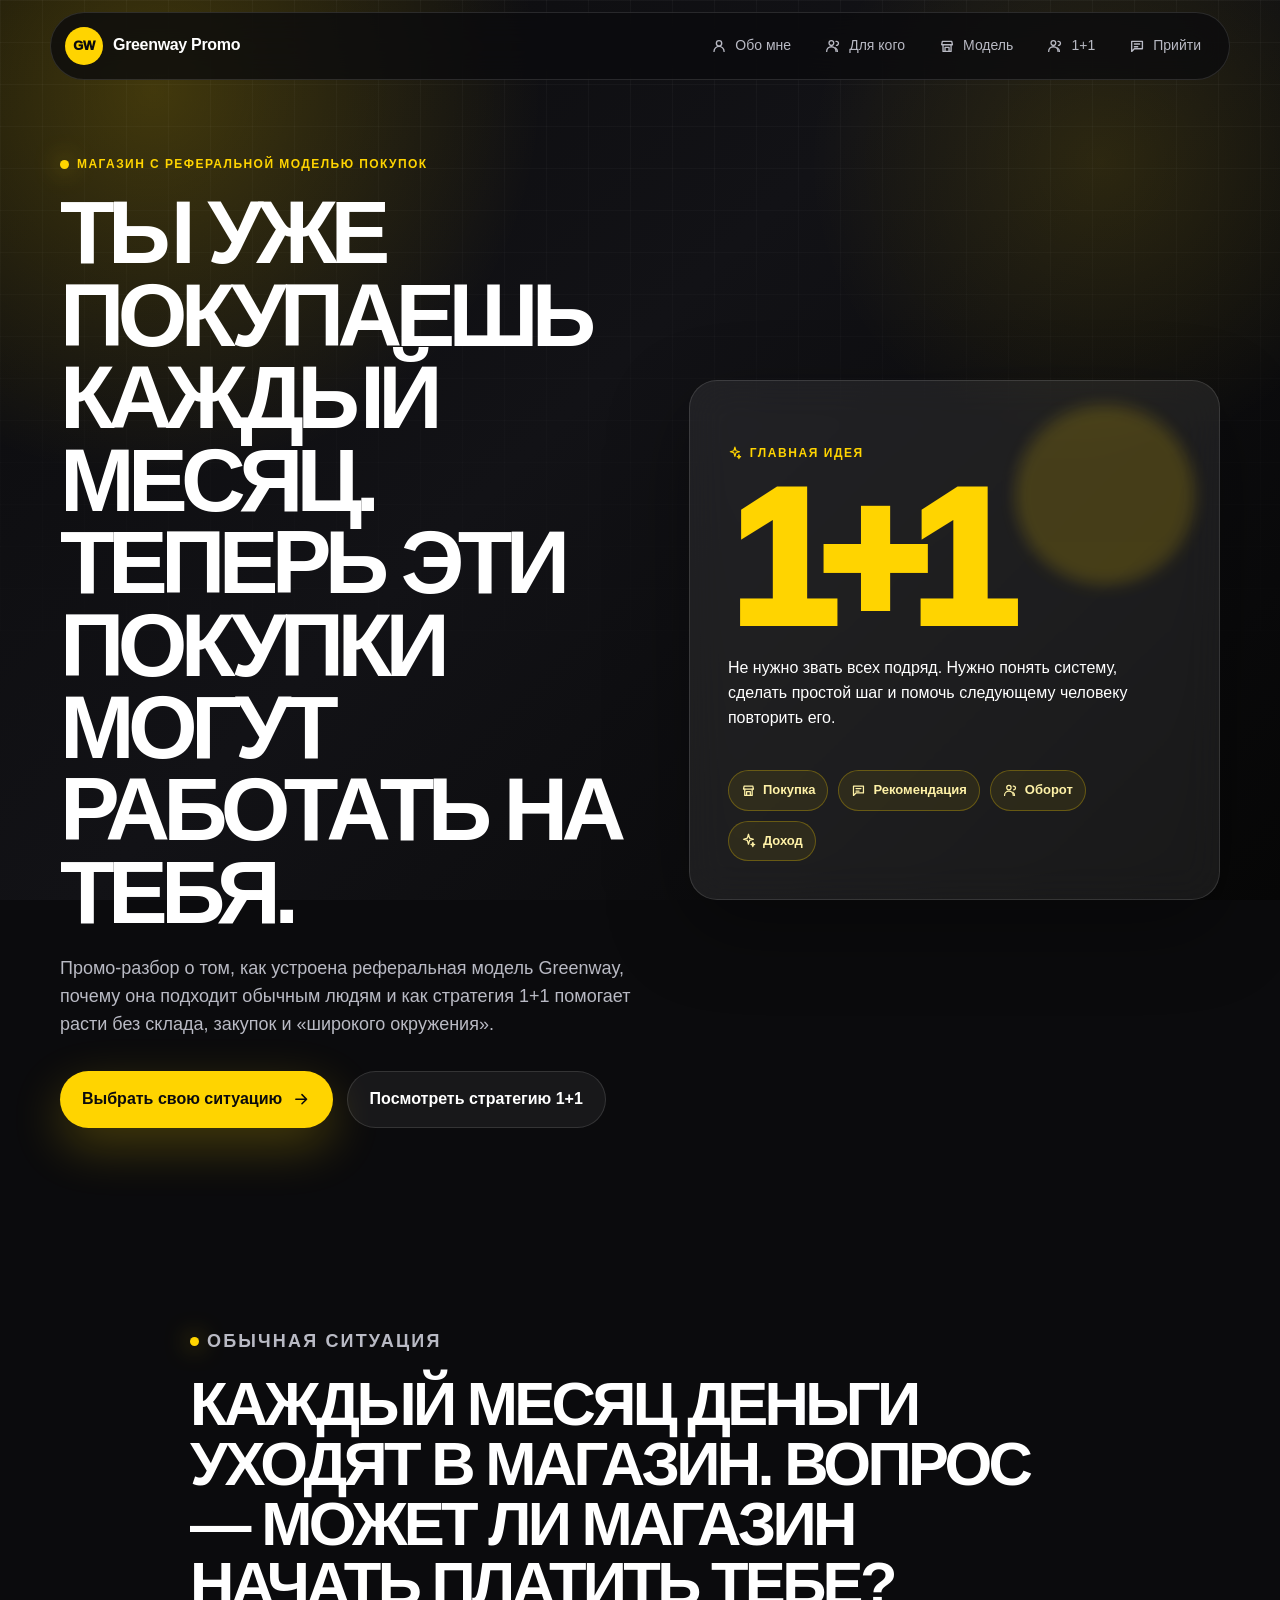
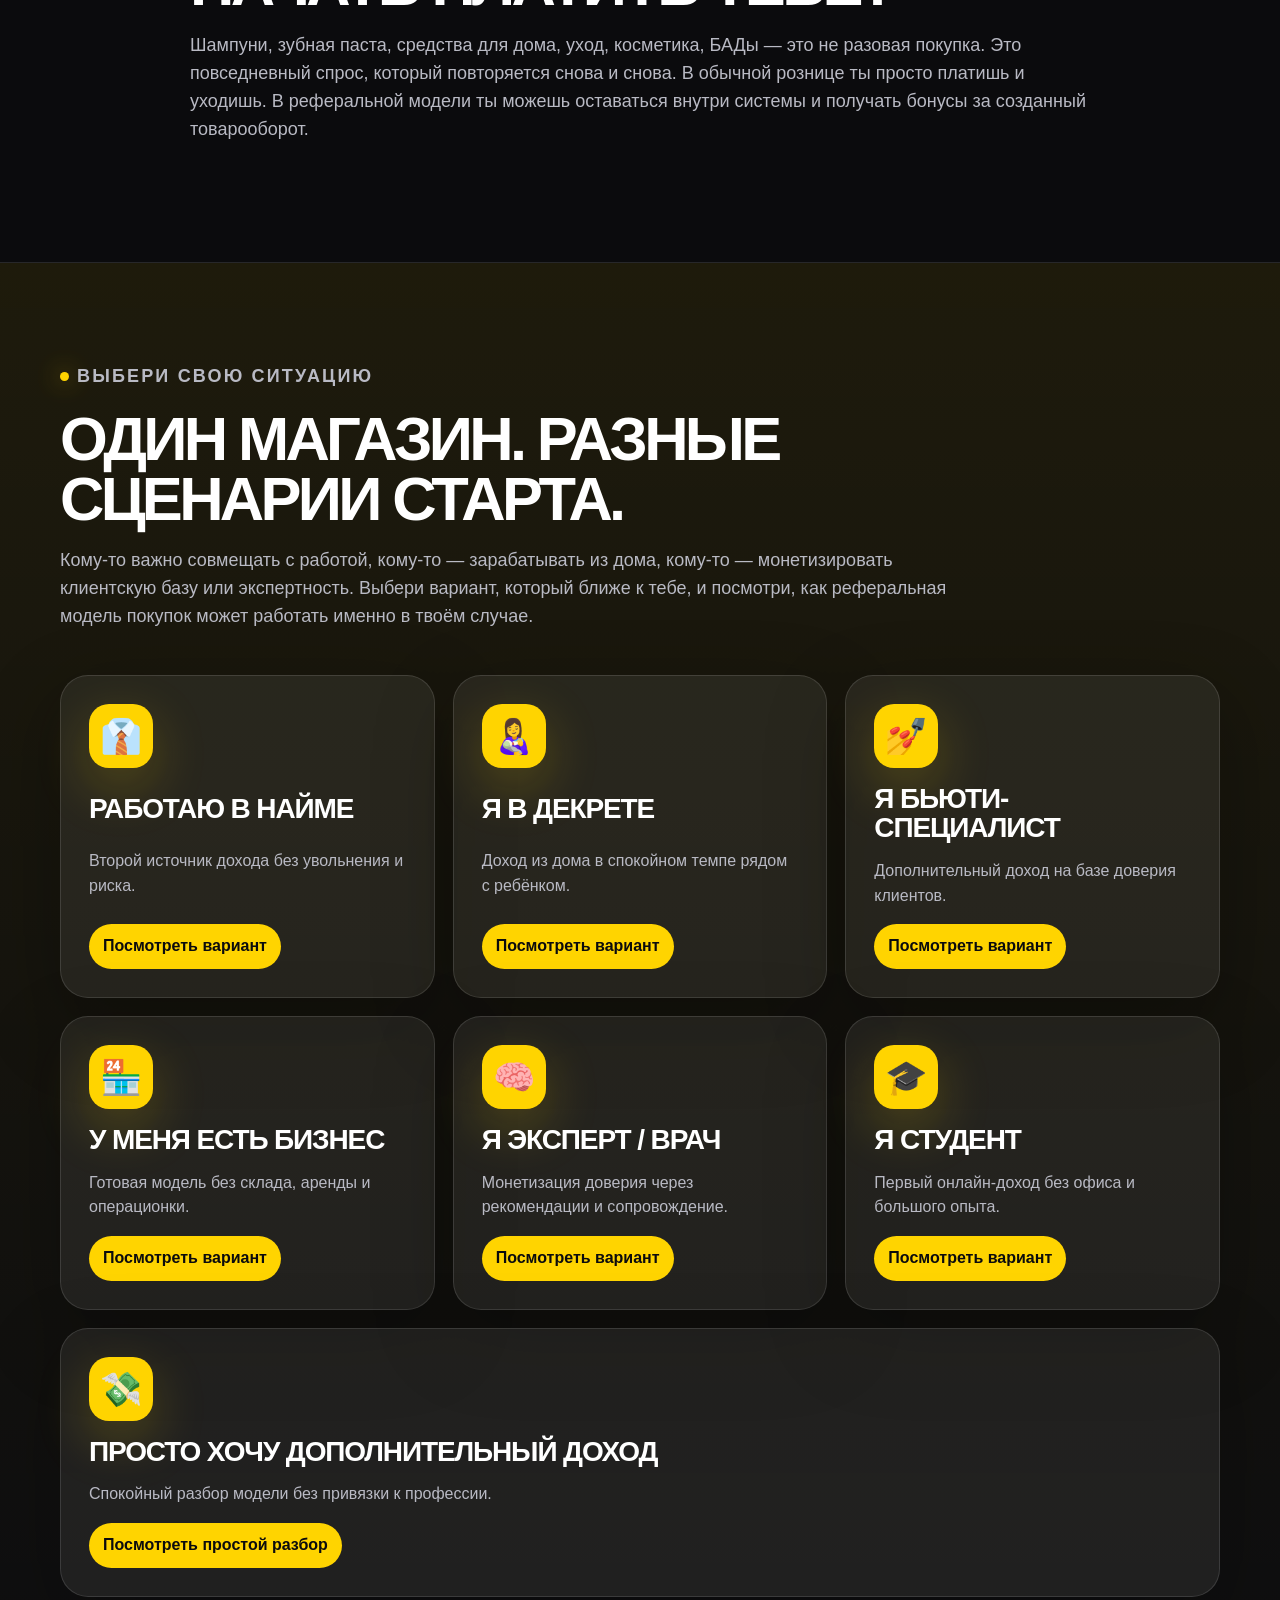
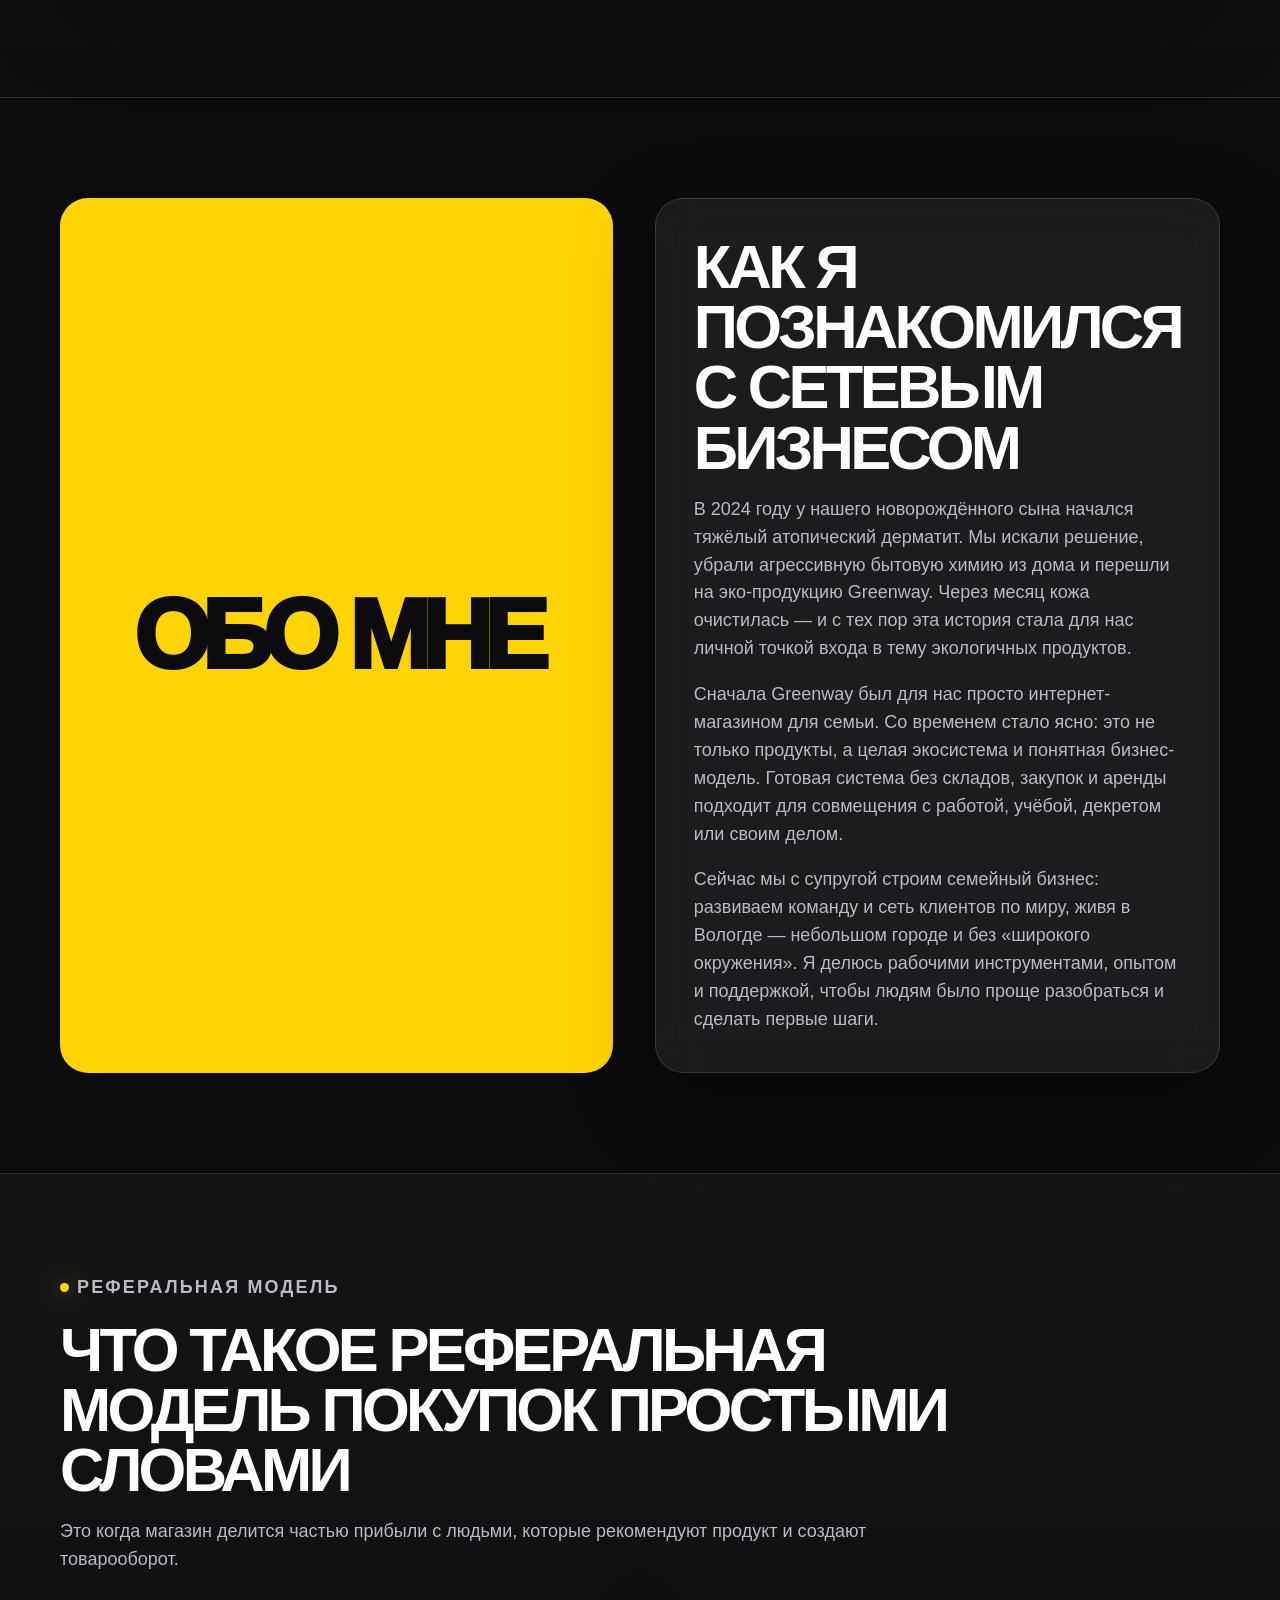
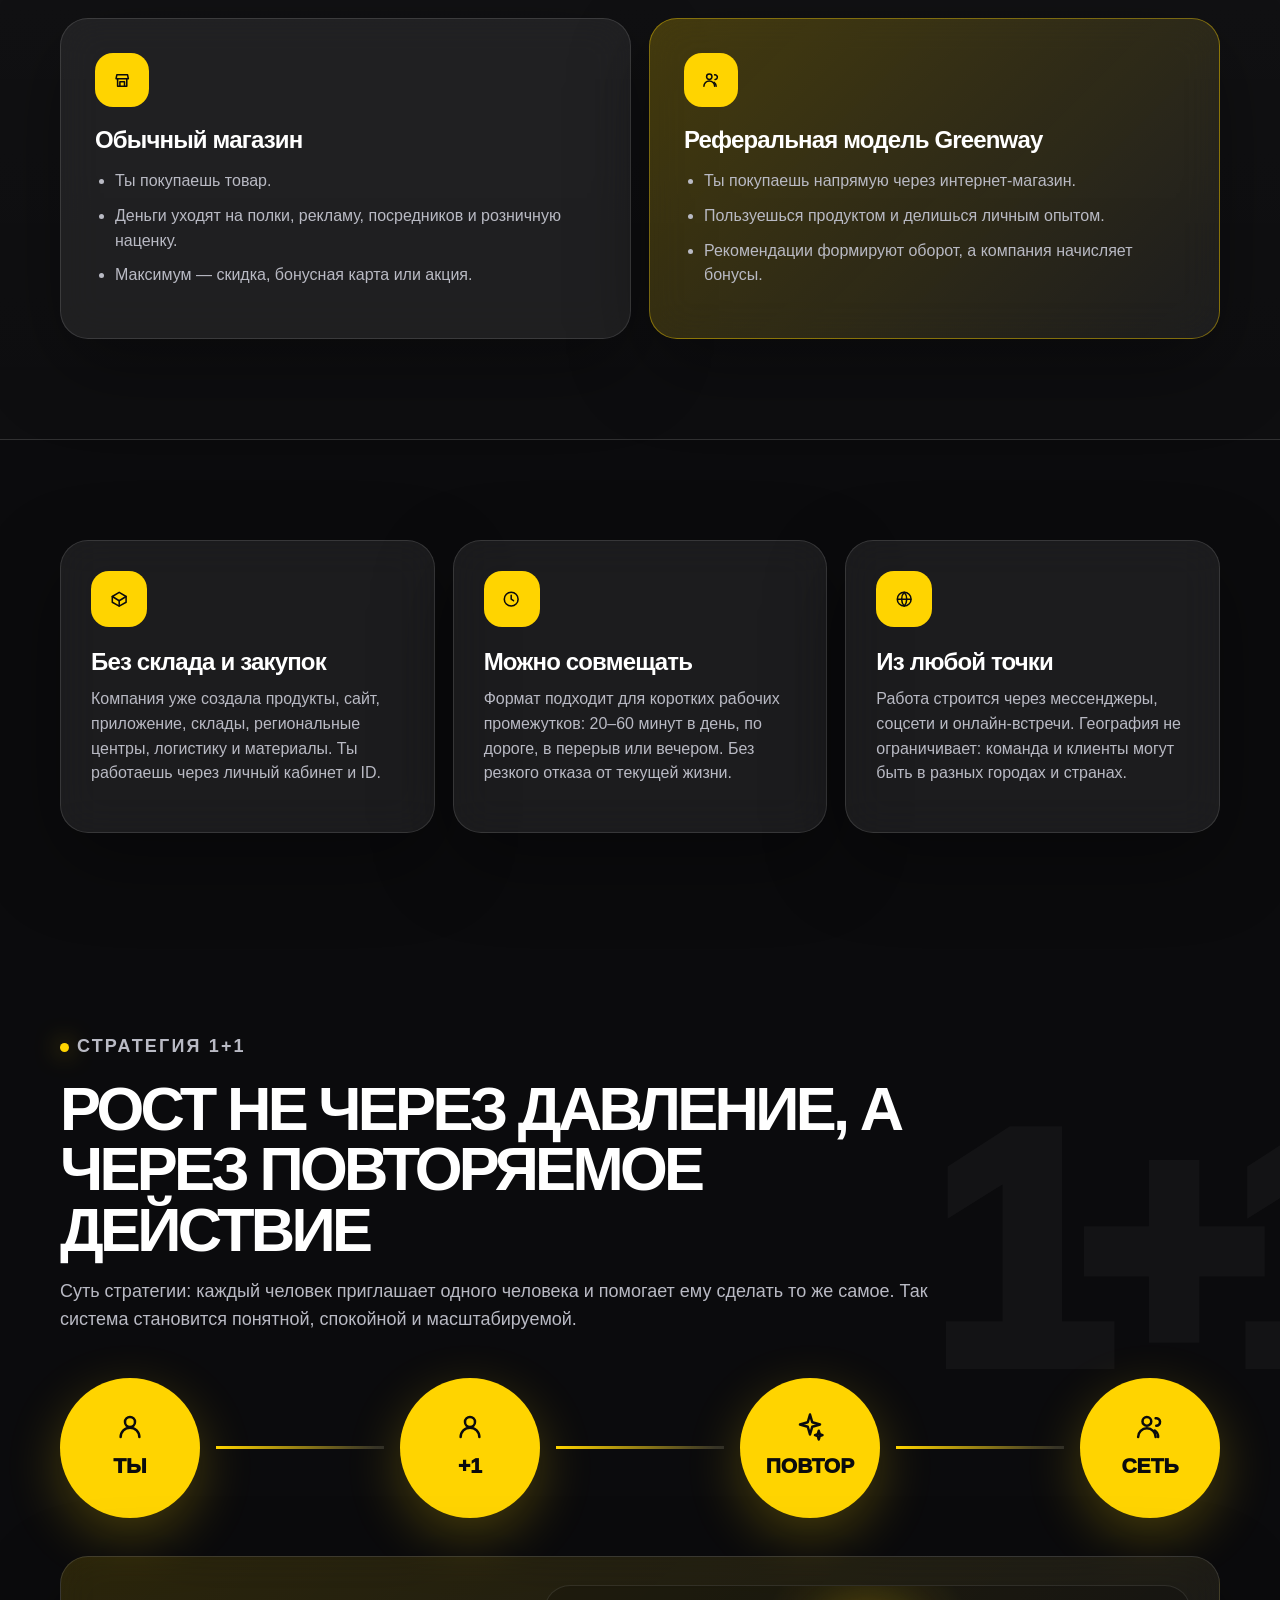
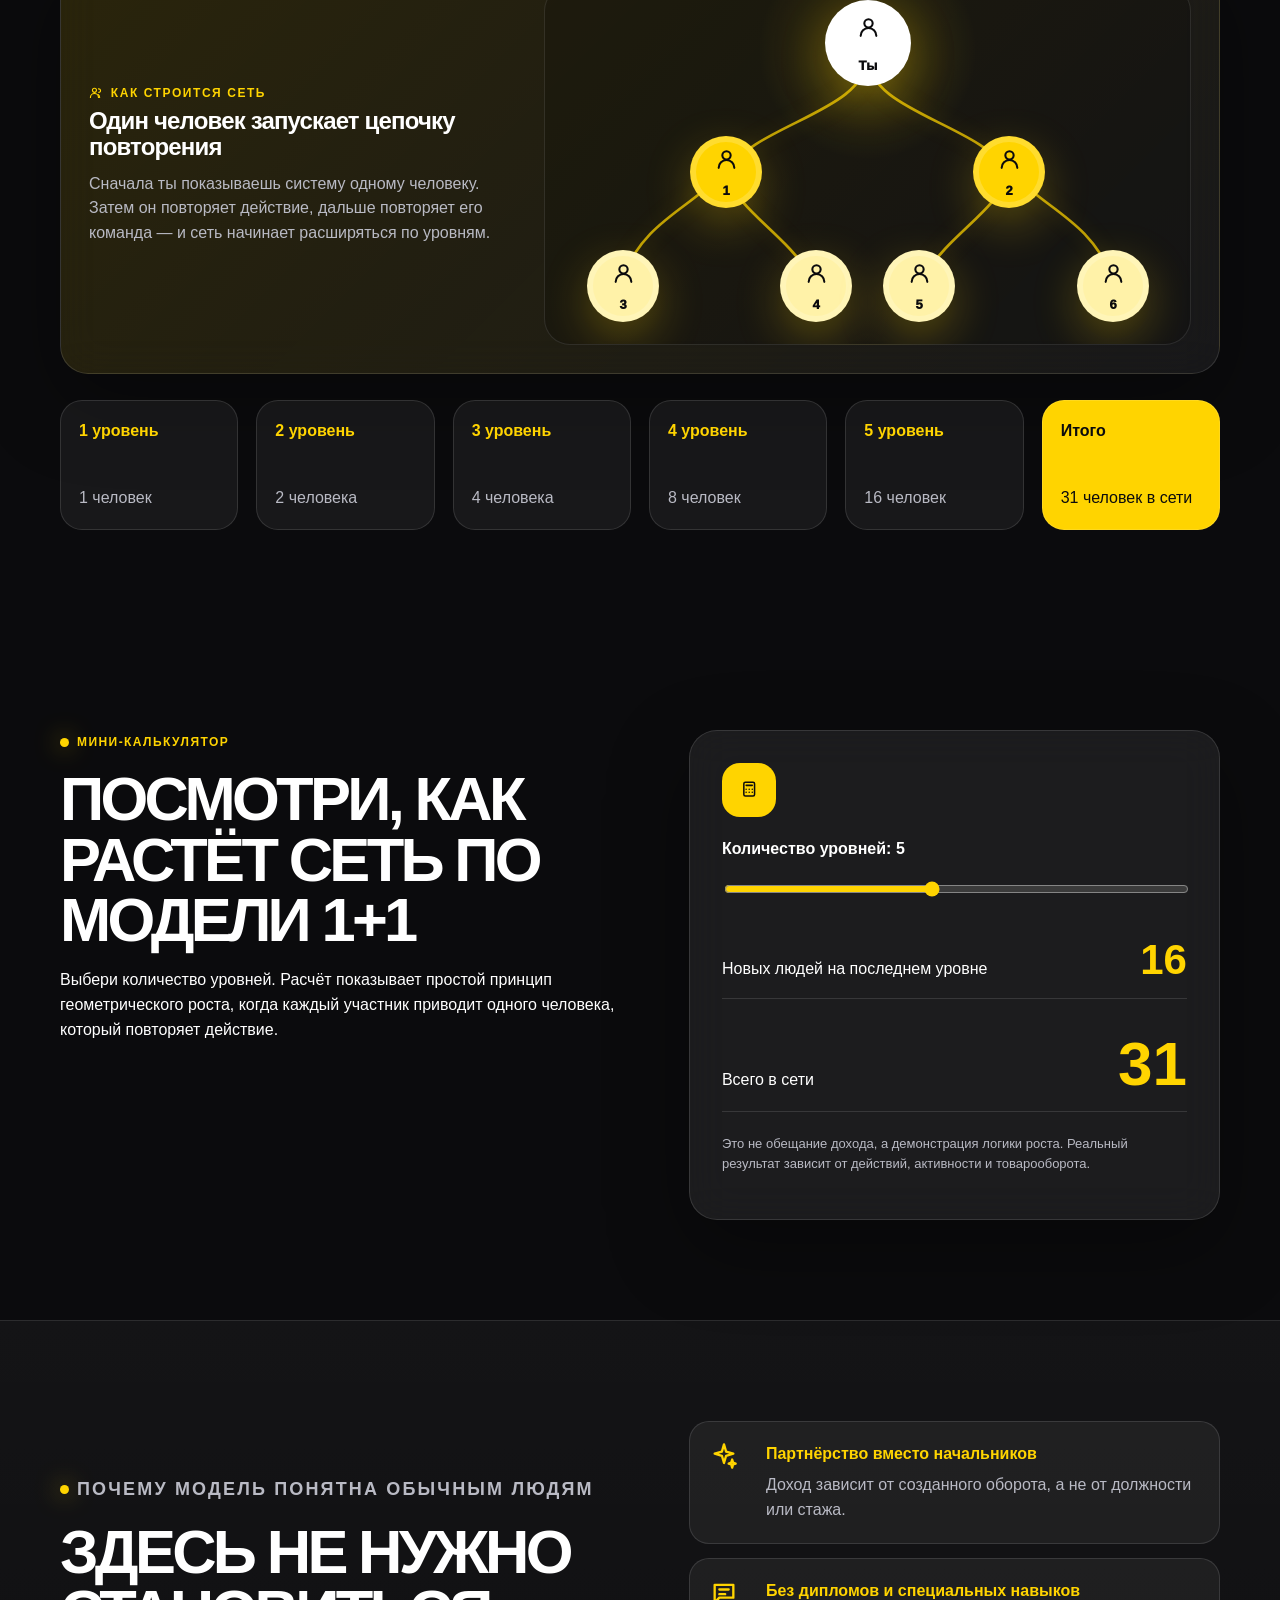
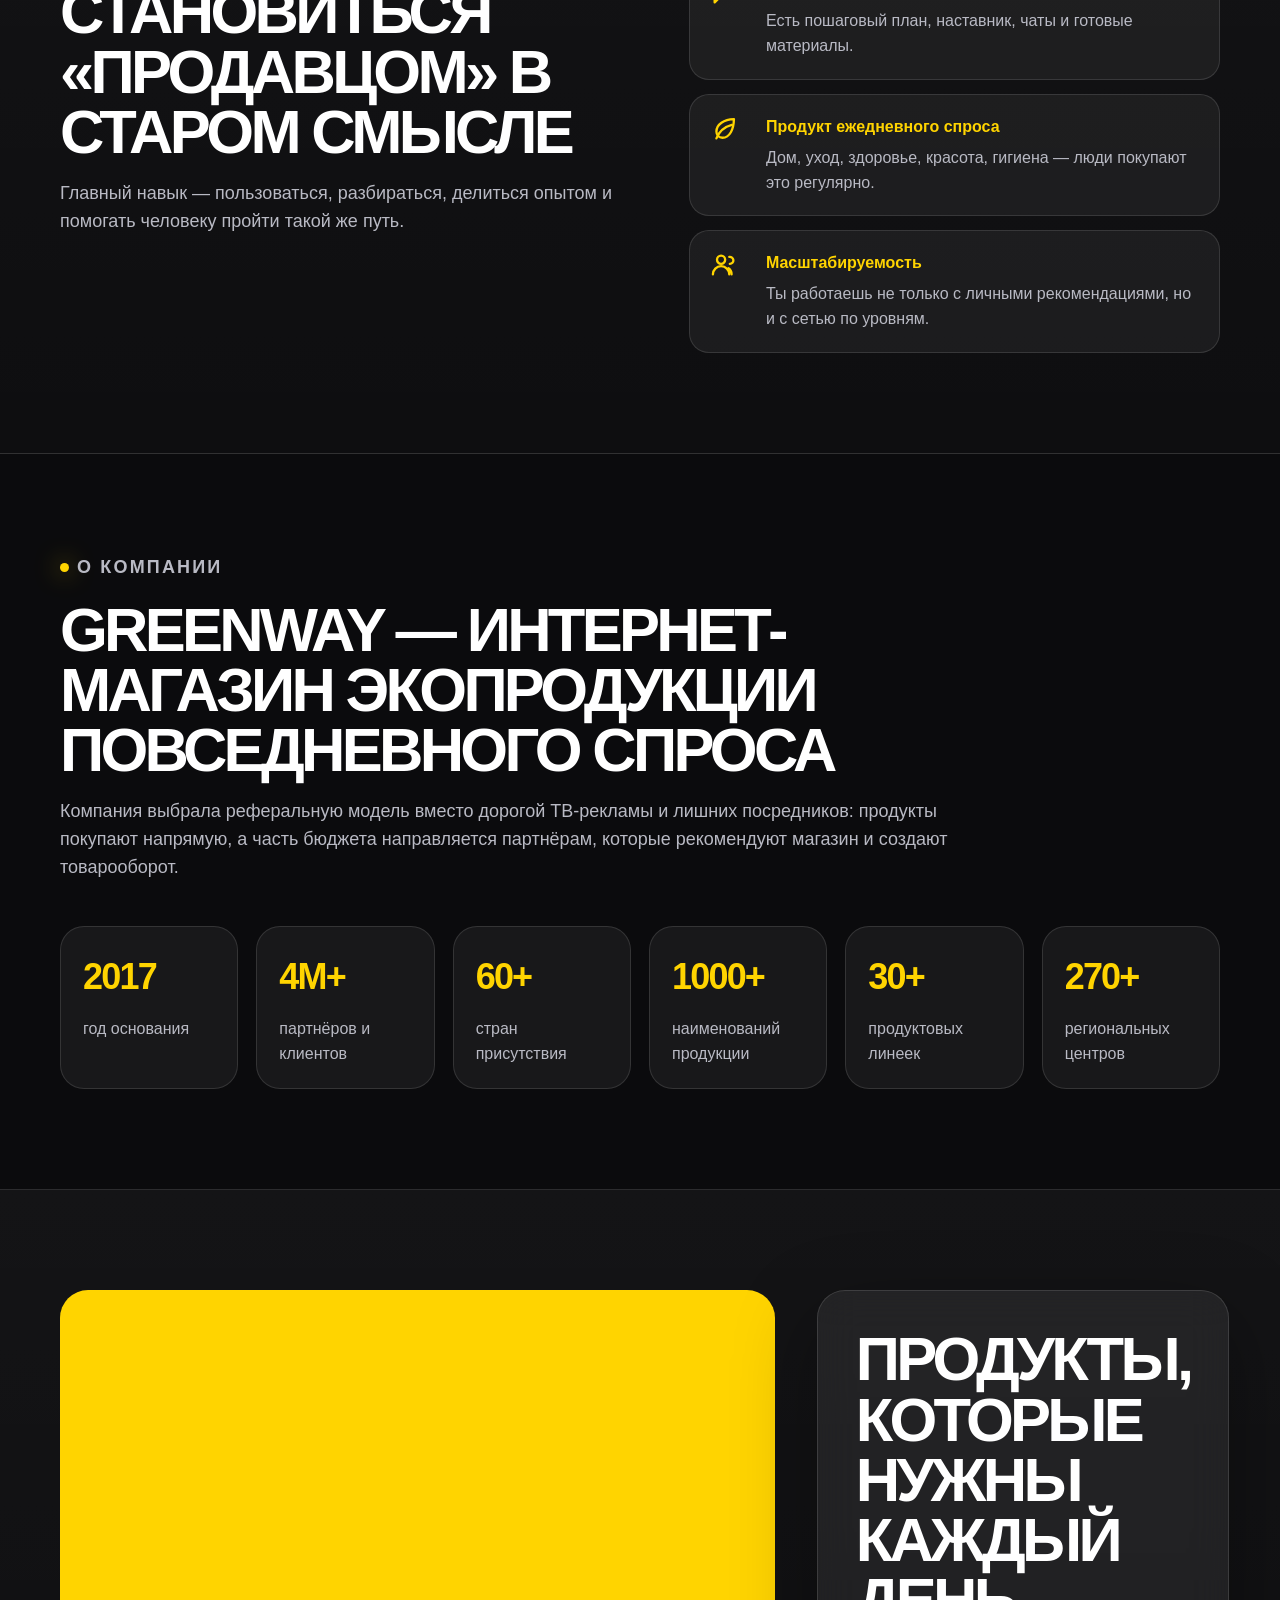
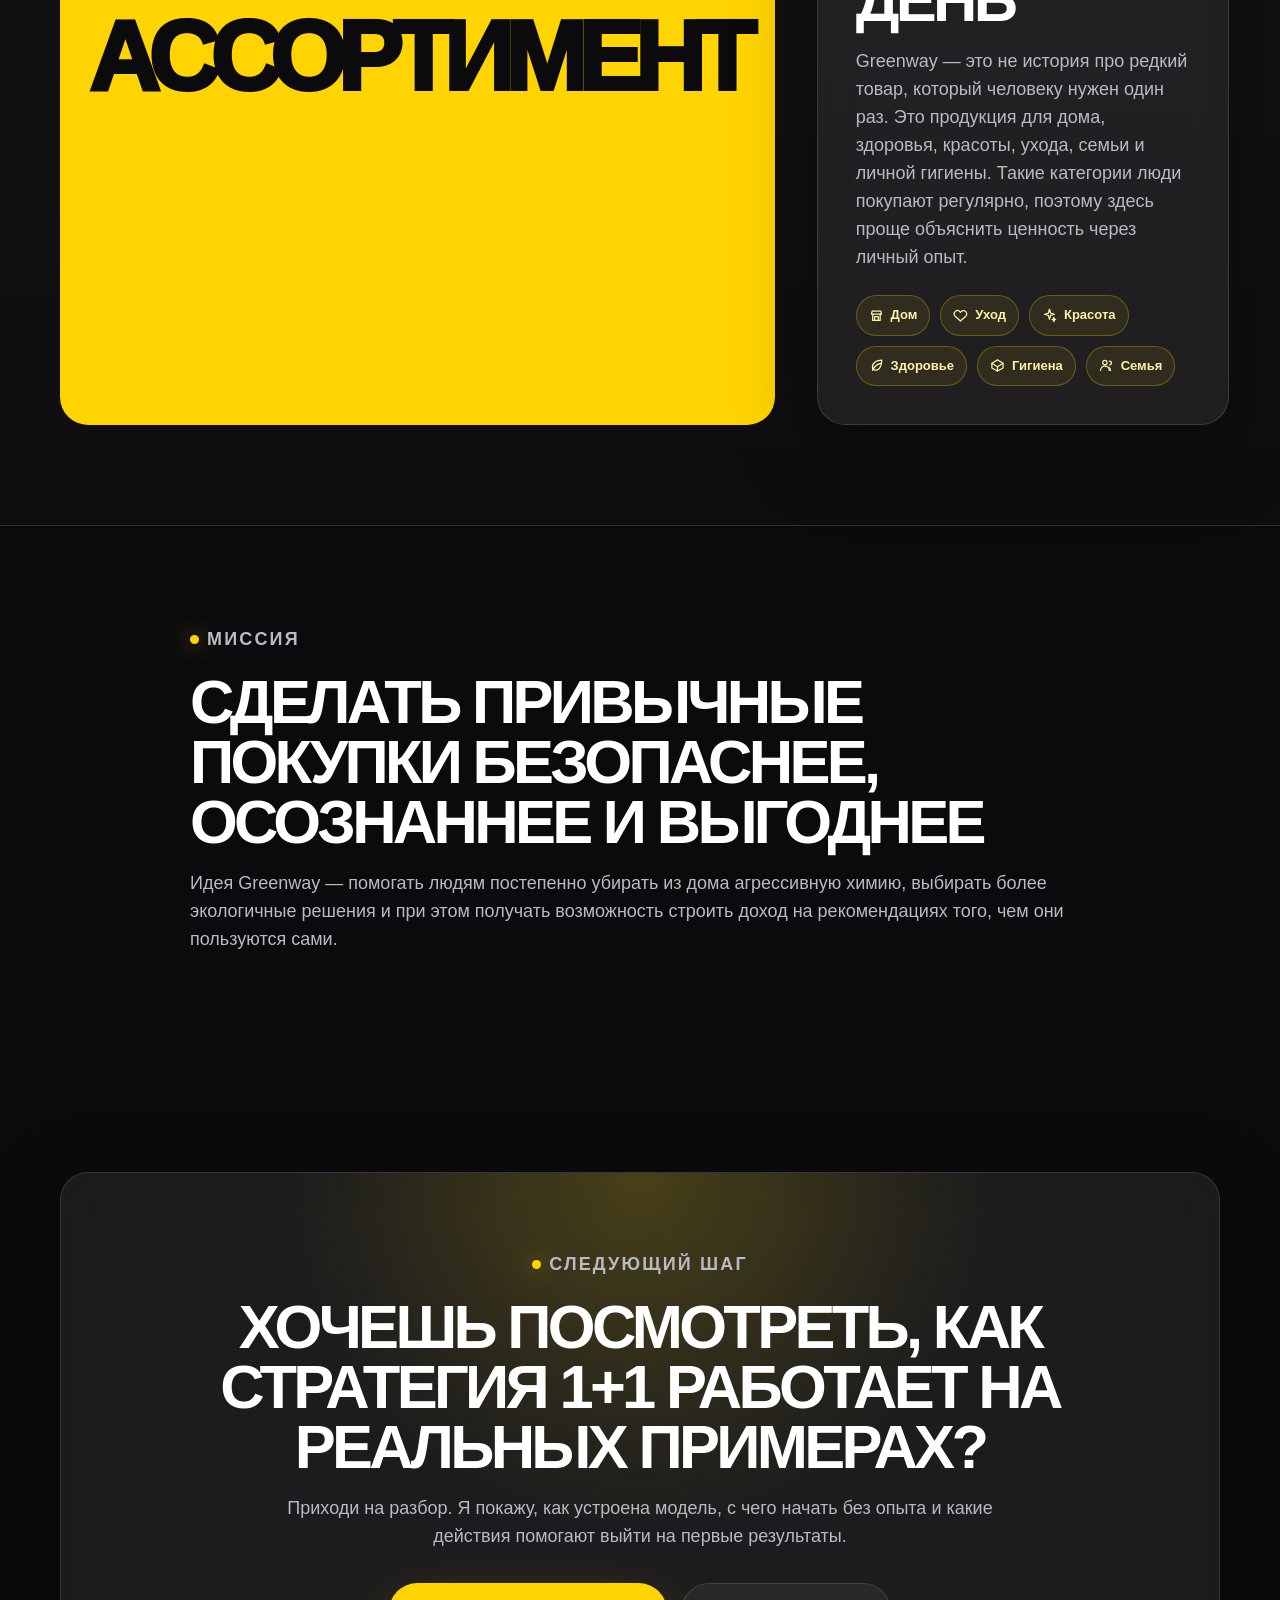
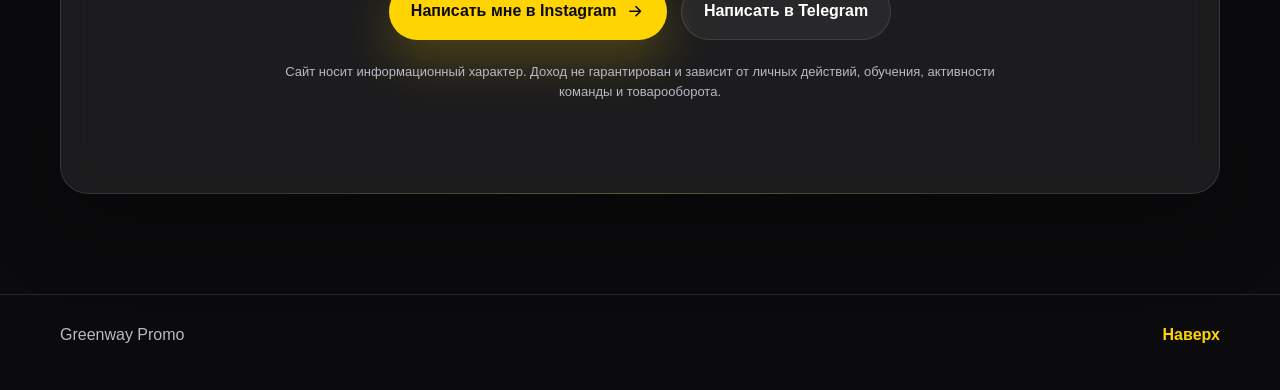
==== commit 6ea39107: "Add audience choice cards to homepage" ====
--- a/index.html
+++ b/index.html
@@ -9,6 +9,7 @@
   <meta property="og:type" content="website" />
   <title>Возможности бизнеса с Greenway</title>
   <link rel="stylesheet" href="style.css" />
+  <link rel="stylesheet" href="audiences.css" />
 </head>
 <body>
   <svg class="svg-sprite" aria-hidden="true" focusable="false">
@@ -43,6 +44,7 @@
 
     <nav class="nav" id="siteNav" aria-label="Навигация">
       <a href="#about"><svg class="ico"><use href="#icon-user"></use></svg>Обо мне</a>
+      <a href="#audiences"><svg class="ico"><use href="#icon-users"></use></svg>Для кого</a>
       <a href="#model"><svg class="ico"><use href="#icon-shop"></use></svg>Модель</a>
       <a href="#strategy"><svg class="ico"><use href="#icon-users"></use></svg>1+1</a>
       <a href="#contact"><svg class="ico"><use href="#icon-message"></use></svg>Прийти</a>
@@ -53,11 +55,11 @@
     <section class="hero section">
       <div class="container hero-grid">
         <div class="hero-content reveal">
-          <p class="eyebrow">Возможности бизнеса с Greenway</p>
+          <p class="eyebrow">Магазин с реферальной моделью покупок</p>
           <h1>Ты уже покупаешь каждый месяц. Теперь эти покупки могут работать на тебя.</h1>
           <p class="hero-text">Промо-разбор о том, как устроена реферальная модель Greenway, почему она подходит обычным людям и как стратегия 1+1 помогает расти без склада, закупок и «широкого окружения».</p>
           <div class="hero-actions">
-            <a class="btn btn-primary" href="#contact">Хочу прийти на разбор <svg class="ico"><use href="#icon-arrow"></use></svg></a>
+            <a class="btn btn-primary" href="#audiences">Выбрать свою ситуацию <svg class="ico"><use href="#icon-arrow"></use></svg></a>
             <a class="btn btn-secondary" href="#strategy">Посмотреть стратегию 1+1</a>
           </div>
         </div>
@@ -84,6 +86,26 @@
       </div>
     </section>
 
+    <section class="section audience-router" id="audiences">
+      <div class="container">
+        <div class="section-heading reveal">
+          <p class="eyebrow">Выбери свою ситуацию</p>
+          <h2>Один магазин. Разные сценарии старта.</h2>
+          <p>Кому-то важно совмещать с работой, кому-то — зарабатывать из дома, кому-то — монетизировать клиентскую базу или экспертность. Выбери вариант, который ближе к тебе, и посмотри, как реферальная модель покупок может работать именно в твоём случае.</p>
+        </div>
+
+        <div class="audience-grid">
+          <a class="audience-card reveal" href="employee/"><span class="audience-emoji">👔</span><strong>Работаю в найме</strong><span>Второй источник дохода без увольнения и риска.</span><em>Посмотреть вариант</em></a>
+          <a class="audience-card reveal delay-1" href="moms/"><span class="audience-emoji">👩‍🍼</span><strong>Я в декрете</strong><span>Доход из дома в спокойном темпе рядом с ребёнком.</span><em>Посмотреть вариант</em></a>
+          <a class="audience-card reveal delay-2" href="beauty/"><span class="audience-emoji">💅</span><strong>Я бьюти-специалист</strong><span>Дополнительный доход на базе доверия клиентов.</span><em>Посмотреть вариант</em></a>
+          <a class="audience-card reveal" href="business/"><span class="audience-emoji">🏪</span><strong>У меня есть бизнес</strong><span>Готовая модель без склада, аренды и операционки.</span><em>Посмотреть вариант</em></a>
+          <a class="audience-card reveal delay-1" href="experts/"><span class="audience-emoji">🧠</span><strong>Я эксперт / врач</strong><span>Монетизация доверия через рекомендации и сопровождение.</span><em>Посмотреть вариант</em></a>
+          <a class="audience-card reveal delay-2" href="students/"><span class="audience-emoji">🎓</span><strong>Я студент</strong><span>Первый онлайн-доход без офиса и большого опыта.</span><em>Посмотреть вариант</em></a>
+          <a class="audience-card reveal audience-wide" href="free-income/"><span class="audience-emoji">💸</span><strong>Просто хочу дополнительный доход</strong><span>Спокойный разбор модели без привязки к профессии.</span><em>Посмотреть простой разбор</em></a>
+        </div>
+      </div>
+    </section>
+
     <section class="section" id="about">
       <div class="container two-col">
         <div class="section-label reveal">Обо мне</div>
@@ -100,7 +122,7 @@
       <div class="container">
         <div class="section-heading reveal">
           <p class="eyebrow">Реферальная модель</p>
-          <h2>Что такое реферальный бизнес простыми словами</h2>
+          <h2>Что такое реферальная модель покупок простыми словами</h2>
           <p>Это когда магазин делится частью прибыли с людьми, которые рекомендуют продукт и создают товарооборот.</p>
         </div>
 
@@ -129,21 +151,9 @@
 
     <section class="section">
       <div class="container cards-3">
-        <article class="feature-card reveal">
-          <span class="icon"><svg class="ico"><use href="#icon-box"></use></svg></span>
-          <h3>Без склада и закупок</h3>
-          <p>Компания уже создала продукты, сайт, приложение, склады, региональные центры, логистику и материалы. Ты работаешь через личный кабинет и ID.</p>
-        </article>
-        <article class="feature-card reveal delay-1">
-          <span class="icon"><svg class="ico"><use href="#icon-clock"></use></svg></span>
-          <h3>Можно совмещать</h3>
-          <p>Формат подходит для коротких рабочих промежутков: 20–60 минут в день, по дороге, в перерыв или вечером. Без резкого отказа от текущей жизни.</p>
-        </article>
-        <article class="feature-card reveal delay-2">
-          <span class="icon"><svg class="ico"><use href="#icon-globe"></use></svg></span>
-          <h3>Из любой точки</h3>
-          <p>Работа строится через мессенджеры, соцсети и онлайн-встречи. География не ограничивает: команда и клиенты могут быть в разных городах и странах.</p>
-        </article>
+        <article class="feature-card reveal"><span class="icon"><svg class="ico"><use href="#icon-box"></use></svg></span><h3>Без склада и закупок</h3><p>Компания уже создала продукты, сайт, приложение, склады, региональные центры, логистику и материалы. Ты работаешь через личный кабинет и ID.</p></article>
+        <article class="feature-card reveal delay-1"><span class="icon"><svg class="ico"><use href="#icon-clock"></use></svg></span><h3>Можно совмещать</h3><p>Формат подходит для коротких рабочих промежутков: 20–60 минут в день, по дороге, в перерыв или вечером. Без резкого отказа от текущей жизни.</p></article>
+        <article class="feature-card reveal delay-2"><span class="icon"><svg class="ico"><use href="#icon-globe"></use></svg></span><h3>Из любой точки</h3><p>Работа строится через мессенджеры, соцсети и онлайн-встречи. География не ограничивает: команда и клиенты могут быть в разных городах и странах.</p></article>
       </div>
     </section>
 
@@ -156,158 +166,47 @@
         </div>
 
         <div class="steps reveal delay-1" aria-label="Схема стратегии 1+1">
-          <div class="step"><svg class="ico"><use href="#icon-user"></use></svg><span>Ты</span></div>
-          <div class="line"></div>
-          <div class="step"><svg class="ico"><use href="#icon-user"></use></svg><span>+1</span></div>
-          <div class="line"></div>
-          <div class="step"><svg class="ico"><use href="#icon-spark"></use></svg><span>повтор</span></div>
-          <div class="line"></div>
-          <div class="step"><svg class="ico"><use href="#icon-users"></use></svg><span>сеть</span></div>
+          <div class="step"><svg class="ico"><use href="#icon-user"></use></svg><span>Ты</span></div><div class="line"></div><div class="step"><svg class="ico"><use href="#icon-user"></use></svg><span>+1</span></div><div class="line"></div><div class="step"><svg class="ico"><use href="#icon-spark"></use></svg><span>повтор</span></div><div class="line"></div><div class="step"><svg class="ico"><use href="#icon-users"></use></svg><span>сеть</span></div>
         </div>
 
         <div class="network-panel reveal delay-2" aria-label="Анимация роста сети людей">
-          <div class="network-copy">
-            <span class="network-badge"><svg class="ico"><use href="#icon-users"></use></svg> как строится сеть</span>
-            <h3>Один человек запускает цепочку повторения</h3>
-            <p>Сначала ты показываешь систему одному человеку. Затем он повторяет действие, дальше повторяет его команда — и сеть начинает расширяться по уровням.</p>
-          </div>
-
+          <div class="network-copy"><span class="network-badge"><svg class="ico"><use href="#icon-users"></use></svg> как строится сеть</span><h3>Один человек запускает цепочку повторения</h3><p>Сначала ты показываешь систему одному человеку. Затем он повторяет действие, дальше повторяет его команда — и сеть начинает расширяться по уровням.</p></div>
           <div class="network-map" id="networkMap">
             <svg class="network-lines" viewBox="0 0 720 360" role="img" aria-label="Линии роста сети">
-              <path class="network-path path-1" d="M360 58 C360 120 240 132 200 188" />
-              <path class="network-path path-2" d="M360 58 C360 120 480 132 520 188" />
-              <path class="network-path path-3" d="M200 188 C160 230 112 242 86 306" />
-              <path class="network-path path-4" d="M200 188 C220 235 260 250 300 306" />
-              <path class="network-path path-5" d="M520 188 C500 235 460 250 420 306" />
-              <path class="network-path path-6" d="M520 188 C560 230 608 242 634 306" />
+              <path class="network-path path-1" d="M360 58 C360 120 240 132 200 188" /><path class="network-path path-2" d="M360 58 C360 120 480 132 520 188" /><path class="network-path path-3" d="M200 188 C160 230 112 242 86 306" /><path class="network-path path-4" d="M200 188 C220 235 260 250 300 306" /><path class="network-path path-5" d="M520 188 C500 235 460 250 420 306" /><path class="network-path path-6" d="M520 188 C560 230 608 242 634 306" />
             </svg>
-
-            <div class="person-node root" style="--x: 50%; --y: 16%; --d: 0s;"><svg class="ico"><use href="#icon-user"></use></svg><span>Ты</span></div>
-            <div class="person-node level-1" style="--x: 28%; --y: 52%; --d: .45s;"><svg class="ico"><use href="#icon-user"></use></svg><span>1</span></div>
-            <div class="person-node level-1" style="--x: 72%; --y: 52%; --d: .75s;"><svg class="ico"><use href="#icon-user"></use></svg><span>2</span></div>
-            <div class="person-node level-2" style="--x: 12%; --y: 84%; --d: 1.1s;"><svg class="ico"><use href="#icon-user"></use></svg><span>3</span></div>
-            <div class="person-node level-2" style="--x: 42%; --y: 84%; --d: 1.3s;"><svg class="ico"><use href="#icon-user"></use></svg><span>4</span></div>
-            <div class="person-node level-2" style="--x: 58%; --y: 84%; --d: 1.5s;"><svg class="ico"><use href="#icon-user"></use></svg><span>5</span></div>
-            <div class="person-node level-2" style="--x: 88%; --y: 84%; --d: 1.7s;"><svg class="ico"><use href="#icon-user"></use></svg><span>6</span></div>
+            <div class="person-node root" style="--x: 50%; --y: 16%; --d: 0s;"><svg class="ico"><use href="#icon-user"></use></svg><span>Ты</span></div><div class="person-node level-1" style="--x: 28%; --y: 52%; --d: .45s;"><svg class="ico"><use href="#icon-user"></use></svg><span>1</span></div><div class="person-node level-1" style="--x: 72%; --y: 52%; --d: .75s;"><svg class="ico"><use href="#icon-user"></use></svg><span>2</span></div><div class="person-node level-2" style="--x: 12%; --y: 84%; --d: 1.1s;"><svg class="ico"><use href="#icon-user"></use></svg><span>3</span></div><div class="person-node level-2" style="--x: 42%; --y: 84%; --d: 1.3s;"><svg class="ico"><use href="#icon-user"></use></svg><span>4</span></div><div class="person-node level-2" style="--x: 58%; --y: 84%; --d: 1.5s;"><svg class="ico"><use href="#icon-user"></use></svg><span>5</span></div><div class="person-node level-2" style="--x: 88%; --y: 84%; --d: 1.7s;"><svg class="ico"><use href="#icon-user"></use></svg><span>6</span></div>
           </div>
         </div>
 
-        <div class="growth-grid reveal delay-2">
-          <div class="growth-item"><strong>1 уровень</strong><span>1 человек</span></div>
-          <div class="growth-item"><strong>2 уровень</strong><span>2 человека</span></div>
-          <div class="growth-item"><strong>3 уровень</strong><span>4 человека</span></div>
-          <div class="growth-item"><strong>4 уровень</strong><span>8 человек</span></div>
-          <div class="growth-item"><strong>5 уровень</strong><span>16 человек</span></div>
-          <div class="growth-item total"><strong>Итого</strong><span>31 человек в сети</span></div>
-        </div>
+        <div class="growth-grid reveal delay-2"><div class="growth-item"><strong>1 уровень</strong><span>1 человек</span></div><div class="growth-item"><strong>2 уровень</strong><span>2 человека</span></div><div class="growth-item"><strong>3 уровень</strong><span>4 человека</span></div><div class="growth-item"><strong>4 уровень</strong><span>8 человек</span></div><div class="growth-item"><strong>5 уровень</strong><span>16 человек</span></div><div class="growth-item total"><strong>Итого</strong><span>31 человек в сети</span></div></div>
       </div>
     </section>
 
     <section class="section calculator-section">
-      <div class="container calculator reveal">
-        <div>
-          <p class="eyebrow">Мини-калькулятор</p>
-          <h2>Посмотри, как растёт сеть по модели 1+1</h2>
-          <p>Выбери количество уровней. Расчёт показывает простой принцип геометрического роста, когда каждый участник приводит одного человека, который повторяет действие.</p>
-        </div>
-        <div class="calc-box">
-          <span class="card-icon"><svg class="ico"><use href="#icon-calc"></use></svg></span>
-          <label for="levels">Количество уровней: <strong id="levelsValue">5</strong></label>
-          <input id="levels" type="range" min="1" max="10" value="5" />
-          <div class="calc-result">
-            <span>Новых людей на последнем уровне</span>
-            <strong id="lastLevel">16</strong>
-          </div>
-          <div class="calc-result big">
-            <span>Всего в сети</span>
-            <strong id="totalNetwork">31</strong>
-          </div>
-          <p class="calc-note">Это не обещание дохода, а демонстрация логики роста. Реальный результат зависит от действий, активности и товарооборота.</p>
-        </div>
-      </div>
+      <div class="container calculator reveal"><div><p class="eyebrow">Мини-калькулятор</p><h2>Посмотри, как растёт сеть по модели 1+1</h2><p>Выбери количество уровней. Расчёт показывает простой принцип геометрического роста, когда каждый участник приводит одного человека, который повторяет действие.</p></div><div class="calc-box"><span class="card-icon"><svg class="ico"><use href="#icon-calc"></use></svg></span><label for="levels">Количество уровней: <strong id="levelsValue">5</strong></label><input id="levels" type="range" min="1" max="10" value="5" /><div class="calc-result"><span>Новых людей на последнем уровне</span><strong id="lastLevel">16</strong></div><div class="calc-result big"><span>Всего в сети</span><strong id="totalNetwork">31</strong></div><p class="calc-note">Это не обещание дохода, а демонстрация логики роста. Реальный результат зависит от действий, активности и товарооборота.</p></div></div>
     </section>
 
     <section class="section dark">
-      <div class="container two-col benefits-wrap">
-        <div class="section-heading reveal">
-          <p class="eyebrow">Почему модель понятна обычным людям</p>
-          <h2>Здесь не нужно становиться «продавцом» в старом смысле</h2>
-          <p>Главный навык — пользоваться, разбираться, делиться опытом и помогать человеку пройти такой же путь.</p>
-        </div>
-        <div class="benefits reveal delay-1">
-          <div><svg class="ico"><use href="#icon-spark"></use></svg><strong>Партнёрство вместо начальников</strong><span>Доход зависит от созданного оборота, а не от должности или стажа.</span></div>
-          <div><svg class="ico"><use href="#icon-message"></use></svg><strong>Без дипломов и специальных навыков</strong><span>Есть пошаговый план, наставник, чаты и готовые материалы.</span></div>
-          <div><svg class="ico"><use href="#icon-leaf"></use></svg><strong>Продукт ежедневного спроса</strong><span>Дом, уход, здоровье, красота, гигиена — люди покупают это регулярно.</span></div>
-          <div><svg class="ico"><use href="#icon-users"></use></svg><strong>Масштабируемость</strong><span>Ты работаешь не только с личными рекомендациями, но и с сетью по уровням.</span></div>
-        </div>
-      </div>
+      <div class="container two-col benefits-wrap"><div class="section-heading reveal"><p class="eyebrow">Почему модель понятна обычным людям</p><h2>Здесь не нужно становиться «продавцом» в старом смысле</h2><p>Главный навык — пользоваться, разбираться, делиться опытом и помогать человеку пройти такой же путь.</p></div><div class="benefits reveal delay-1"><div><svg class="ico"><use href="#icon-spark"></use></svg><strong>Партнёрство вместо начальников</strong><span>Доход зависит от созданного оборота, а не от должности или стажа.</span></div><div><svg class="ico"><use href="#icon-message"></use></svg><strong>Без дипломов и специальных навыков</strong><span>Есть пошаговый план, наставник, чаты и готовые материалы.</span></div><div><svg class="ico"><use href="#icon-leaf"></use></svg><strong>Продукт ежедневного спроса</strong><span>Дом, уход, здоровье, красота, гигиена — люди покупают это регулярно.</span></div><div><svg class="ico"><use href="#icon-users"></use></svg><strong>Масштабируемость</strong><span>Ты работаешь не только с личными рекомендациями, но и с сетью по уровням.</span></div></div></div>
     </section>
 
     <section class="section company">
-      <div class="container">
-        <div class="section-heading reveal">
-          <p class="eyebrow">О компании</p>
-          <h2>Greenway — интернет-магазин экопродукции повседневного спроса</h2>
-          <p>Компания выбрала реферальную модель вместо дорогой ТВ-рекламы и лишних посредников: продукты покупают напрямую, а часть бюджета направляется партнёрам, которые рекомендуют магазин и создают товарооборот.</p>
-        </div>
-
-        <div class="stats reveal delay-1">
-          <div><strong>2017</strong><span>год основания</span></div>
-          <div><strong>4M+</strong><span>партнёров и клиентов</span></div>
-          <div><strong>60+</strong><span>стран присутствия</span></div>
-          <div><strong>1000+</strong><span>наименований продукции</span></div>
-          <div><strong>30+</strong><span>продуктовых линеек</span></div>
-          <div><strong>270+</strong><span>региональных центров</span></div>
-        </div>
-      </div>
+      <div class="container"><div class="section-heading reveal"><p class="eyebrow">О компании</p><h2>Greenway — интернет-магазин экопродукции повседневного спроса</h2><p>Компания выбрала реферальную модель вместо дорогой ТВ-рекламы и лишних посредников: продукты покупают напрямую, а часть бюджета направляется партнёрам, которые рекомендуют магазин и создают товарооборот.</p></div><div class="stats reveal delay-1"><div><strong>2017</strong><span>год основания</span></div><div><strong>4M+</strong><span>партнёров и клиентов</span></div><div><strong>60+</strong><span>стран присутствия</span></div><div><strong>1000+</strong><span>наименований продукции</span></div><div><strong>30+</strong><span>продуктовых линеек</span></div><div><strong>270+</strong><span>региональных центров</span></div></div></div>
     </section>
 
     <section class="section assortment dark">
-      <div class="container two-col">
-        <div class="section-label reveal">Ассортимент</div>
-        <div class="content-card reveal delay-1">
-          <h2>Продукты, которые нужны каждый день</h2>
-          <p>Greenway — это не история про редкий товар, который человеку нужен один раз. Это продукция для дома, здоровья, красоты, ухода, семьи и личной гигиены. Такие категории люди покупают регулярно, поэтому здесь проще объяснить ценность через личный опыт.</p>
-          <div class="tags">
-            <span><svg class="ico"><use href="#icon-shop"></use></svg>Дом</span>
-            <span><svg class="ico"><use href="#icon-heart"></use></svg>Уход</span>
-            <span><svg class="ico"><use href="#icon-spark"></use></svg>Красота</span>
-            <span><svg class="ico"><use href="#icon-leaf"></use></svg>Здоровье</span>
-            <span><svg class="ico"><use href="#icon-box"></use></svg>Гигиена</span>
-            <span><svg class="ico"><use href="#icon-users"></use></svg>Семья</span>
-          </div>
-        </div>
-      </div>
-    </section>
-
-    <section class="section mission">
-      <div class="container narrow reveal">
-        <p class="eyebrow">Миссия</p>
-        <h2>Сделать привычные покупки безопаснее, осознаннее и выгоднее</h2>
-        <p>Идея Greenway — помогать людям постепенно убирать из дома агрессивную химию, выбирать более экологичные решения и при этом получать возможность строить доход на рекомендациях того, чем они пользуются сами.</p>
-      </div>
-    </section>
+      <div class="container two-col"><div class="section-label reveal">Ассортимент</div><div class="content-card reveal delay-1"><h2>Продукты, которые нужны каждый день</h2><p>Greenway — это не история про редкий товар, который человеку нужен один раз. Это продукция для дома, здоровья, красоты, ухода, семьи и личной гигиены. Такие категории люди покупают регулярно, поэтому здесь проще объяснить ценность через личный опыт.</p><div class="tags"><span><svg class="ico"><use href="#icon-shop"></use></svg>Дом</span><span><svg class="ico"><use href="#icon-heart"></use></svg>Уход</span><span><svg class="ico"><use href="#icon-spark"></use></svg>Красота</span><span><svg class="ico"><use href="#icon-leaf"></use></svg>Здоровье</span><span><svg class="ico"><use href="#icon-box"></use></svg>Гигиена</span><span><svg class="ico"><use href="#icon-users"></use></svg>Семья</span></div></div></div>
+    </section>
+
+    <section class="section mission"><div class="container narrow reveal"><p class="eyebrow">Миссия</p><h2>Сделать привычные покупки безопаснее, осознаннее и выгоднее</h2><p>Идея Greenway — помогать людям постепенно убирать из дома агрессивную химию, выбирать более экологичные решения и при этом получать возможность строить доход на рекомендациях того, чем они пользуются сами.</p></div></section>
 
     <section class="section final" id="contact">
-      <div class="container final-card reveal">
-        <p class="eyebrow">Следующий шаг</p>
-        <h2>Хочешь посмотреть, как стратегия 1+1 работает на реальных примерах?</h2>
-        <p>Приходи на разбор. Я покажу, как устроена модель, с чего начать без опыта и какие действия помогают выйти на первые результаты.</p>
-        <div class="hero-actions center">
-          <a class="btn btn-primary" href="https://instagram.com/ilya_vsevolodov" target="_blank" rel="noopener">Написать мне в Instagram <svg class="ico"><use href="#icon-arrow"></use></svg></a>
-          <a class="btn btn-secondary" href="https://t.me/ilya_vsevolodov" target="_blank" rel="noopener">Написать в Telegram</a>
-        </div>
-        <p class="small-note">Сайт носит информационный характер. Доход не гарантирован и зависит от личных действий, обучения, активности команды и товарооборота.</p>
-      </div>
+      <div class="container final-card reveal"><p class="eyebrow">Следующий шаг</p><h2>Хочешь посмотреть, как стратегия 1+1 работает на реальных примерах?</h2><p>Приходи на разбор. Я покажу, как устроена модель, с чего начать без опыта и какие действия помогают выйти на первые результаты.</p><div class="hero-actions center"><a class="btn btn-primary" href="https://instagram.com/ilya_vsevolodov" target="_blank" rel="noopener">Написать мне в Instagram <svg class="ico"><use href="#icon-arrow"></use></svg></a><a class="btn btn-secondary" href="https://t.me/ilya_vsevolodov" target="_blank" rel="noopener">Написать в Telegram</a></div><p class="small-note">Сайт носит информационный характер. Доход не гарантирован и зависит от личных действий, обучения, активности команды и товарооборота.</p></div>
     </section>
   </main>
 
-  <footer class="footer">
-    <div class="container footer-inner">
-      <span>Greenway Promo</span>
-      <a href="#top">Наверх</a>
-    </div>
-  </footer>
+  <footer class="footer"><div class="container footer-inner"><span>Greenway Promo</span><a href="#top">Наверх</a></div></footer>
 
   <script src="script.js"></script>
 </body>
--- a/style.css
+++ b/style.css
@@ -11,13 +11,9 @@
   --radius: 28px;
 }
 
-* {
-  box-sizing: border-box;
-}
-
-html {
-  scroll-behavior: smooth;
-}
+* { box-sizing: border-box; }
+
+html { scroll-behavior: smooth; }
 
 body {
   margin: 0;
@@ -28,9 +24,25 @@
   overflow-x: hidden;
 }
 
-body::selection {
-  background: var(--yellow);
-  color: var(--black);
+body.menu-open { overflow: hidden; }
+body::selection { background: var(--yellow); color: var(--black); }
+
+.svg-sprite {
+  position: absolute;
+  width: 0;
+  height: 0;
+  overflow: hidden;
+}
+
+.ico {
+  width: 1.15em;
+  height: 1.15em;
+  flex: 0 0 auto;
+  stroke: currentColor;
+  stroke-width: 2;
+  stroke-linecap: round;
+  stroke-linejoin: round;
+  fill: none;
 }
 
 .page-bg {
@@ -54,19 +66,9 @@
   mask-image: linear-gradient(to bottom, rgba(0,0,0,0.95), transparent 85%);
 }
 
-.container {
-  width: min(1160px, calc(100% - 36px));
-  margin: 0 auto;
-}
-
-.narrow {
-  width: min(900px, calc(100% - 36px));
-}
-
-.section {
-  padding: 100px 0;
-  position: relative;
-}
+.container { width: min(1160px, calc(100% - 36px)); margin: 0 auto; }
+.narrow { width: min(900px, calc(100% - 36px)); }
+.section { padding: 100px 0; position: relative; }
 
 .dark {
   background: linear-gradient(180deg, rgba(255,255,255,0.04), rgba(255,255,255,0.015));
@@ -93,10 +95,7 @@
 
 .brand,
 .nav a,
-.footer a {
-  color: var(--white);
-  text-decoration: none;
-}
+.footer a { color: var(--white); text-decoration: none; }
 
 .brand {
   display: inline-flex;
@@ -104,6 +103,8 @@
   gap: 10px;
   font-weight: 800;
   letter-spacing: -0.02em;
+  position: relative;
+  z-index: 54;
 }
 
 .brand-mark {
@@ -118,6 +119,24 @@
   font-weight: 950;
 }
 
+.burger {
+  display: none;
+  width: 46px;
+  height: 46px;
+  border: 1px solid var(--line);
+  border-radius: 50%;
+  background: rgba(255,255,255,0.07);
+  color: var(--white);
+  cursor: pointer;
+  place-items: center;
+  position: relative;
+  z-index: 54;
+}
+
+.burger .ico-close { display: none; }
+.burger.is-active .ico-menu { display: none; }
+.burger.is-active .ico-close { display: block; }
+
 .nav {
   display: flex;
   gap: 6px;
@@ -125,6 +144,9 @@
 }
 
 .nav a {
+  display: inline-flex;
+  align-items: center;
+  gap: 8px;
   padding: 10px 14px;
   color: var(--muted);
   font-size: 14px;
@@ -174,12 +196,7 @@
   box-shadow: 0 0 24px rgba(255, 212, 0, 0.75);
 }
 
-h1,
-h2,
-h3,
-p {
-  margin-top: 0;
-}
+h1, h2, h3, p { margin-top: 0; }
 
 h1 {
   margin-bottom: 22px;
@@ -222,14 +239,13 @@
   margin-top: 32px;
 }
 
-.hero-actions.center {
-  justify-content: center;
-}
+.hero-actions.center { justify-content: center; }
 
 .btn {
   display: inline-flex;
   align-items: center;
   justify-content: center;
+  gap: 10px;
   min-height: 54px;
   padding: 15px 22px;
   border-radius: 999px;
@@ -238,28 +254,17 @@
   transition: transform 0.25s ease, box-shadow 0.25s ease, border 0.25s ease;
 }
 
-.btn:hover {
-  transform: translateY(-2px);
-}
-
-.btn-primary {
-  background: var(--yellow);
-  color: var(--black);
-  box-shadow: 0 18px 50px rgba(255, 212, 0, 0.24);
-}
-
-.btn-secondary {
-  color: var(--white);
-  border: 1px solid var(--line);
-  background: rgba(255,255,255,0.055);
-}
+.btn:hover { transform: translateY(-2px); }
+.btn-primary { background: var(--yellow); color: var(--black); box-shadow: 0 18px 50px rgba(255, 212, 0, 0.24); }
+.btn-secondary { color: var(--white); border: 1px solid var(--line); background: rgba(255,255,255,0.055); }
 
 .hero-card,
 .content-card,
 .compare-card,
 .feature-card,
 .calc-box,
-.final-card {
+.final-card,
+.network-panel {
   border: 1px solid var(--line);
   background: rgba(255,255,255,0.07);
   backdrop-filter: blur(20px);
@@ -289,7 +294,11 @@
   opacity: 0.18;
 }
 
-.card-topline {
+.card-topline,
+.network-badge {
+  display: inline-flex;
+  align-items: center;
+  gap: 8px;
   color: var(--yellow);
   font-weight: 900;
   text-transform: uppercase;
@@ -316,6 +325,9 @@
 
 .mini-flow span,
 .tags span {
+  display: inline-flex;
+  align-items: center;
+  gap: 7px;
   padding: 9px 12px;
   border-radius: 999px;
   color: var(--yellow-soft);
@@ -342,83 +354,45 @@
   text-align: center;
 }
 
-.content-card {
-  padding: 38px;
-}
-
-.content-card p:last-child {
-  margin-bottom: 0;
-}
-
-.section-heading {
-  max-width: 900px;
-  margin-bottom: 44px;
-}
-
-.compare-grid,
-.cards-3,
-.stats,
-.growth-grid {
-  display: grid;
-  gap: 18px;
-}
-
-.compare-grid {
-  grid-template-columns: repeat(2, 1fr);
-}
-
-.compare-card {
-  padding: 34px;
-}
-
-.compare-card ul,
-.feature-card ul {
-  padding-left: 20px;
-  color: var(--muted);
-}
-
-.compare-card li + li,
-.feature-card li + li {
-  margin-top: 10px;
-}
-
-.compare-card.accent {
-  background: linear-gradient(135deg, rgba(255, 212, 0, 0.22), rgba(255,255,255,0.06));
-  border-color: rgba(255, 212, 0, 0.4);
-}
-
-.cards-3 {
-  grid-template-columns: repeat(3, 1fr);
-}
-
-.feature-card {
-  padding: 30px;
-}
-
-.feature-card p,
-.compare-card li,
-.benefits span,
-.growth-item span,
-.stats span {
-  color: var(--muted);
-}
+.content-card { padding: 38px; }
+.content-card p:last-child { margin-bottom: 0; }
+.section-heading { max-width: 900px; margin-bottom: 44px; }
+.compare-grid, .cards-3, .stats, .growth-grid { display: grid; gap: 18px; }
+.compare-grid { grid-template-columns: repeat(2, 1fr); }
+.compare-card { padding: 34px; position: relative; overflow: hidden; }
+.compare-card ul, .feature-card ul { padding-left: 20px; color: var(--muted); }
+.compare-card li + li, .feature-card li + li { margin-top: 10px; }
+.compare-card.accent { background: linear-gradient(135deg, rgba(255, 212, 0, 0.22), rgba(255,255,255,0.06)); border-color: rgba(255, 212, 0, 0.4); }
+
+.card-icon {
+  display: inline-grid;
+  place-items: center;
+  width: 54px;
+  height: 54px;
+  margin-bottom: 20px;
+  border-radius: 18px;
+  color: var(--black);
+  background: var(--yellow);
+}
+
+.cards-3 { grid-template-columns: repeat(3, 1fr); }
+.feature-card { padding: 30px; transition: transform .28s ease, border-color .28s ease; }
+.feature-card:hover { transform: translateY(-6px); border-color: rgba(255, 212, 0, 0.42); }
+.feature-card p, .compare-card li, .benefits span, .growth-item span, .stats span { color: var(--muted); }
 
 .icon {
   display: inline-grid;
   place-items: center;
-  width: 52px;
-  height: 52px;
+  width: 56px;
+  height: 56px;
   margin-bottom: 22px;
-  border-radius: 16px;
+  border-radius: 18px;
   background: var(--yellow);
   color: var(--black);
   font-weight: 950;
 }
 
-.strategy {
-  overflow: hidden;
-}
-
+.strategy { overflow: hidden; }
 .strategy::before {
   content: "1+1";
   position: absolute;
@@ -431,38 +405,93 @@
   pointer-events: none;
 }
 
-.steps {
-  display: flex;
-  align-items: center;
-  gap: 16px;
-  margin: 38px 0;
-}
-
+.steps { display: flex; align-items: center; gap: 16px; margin: 38px 0; }
 .step {
   width: 140px;
   height: 140px;
   display: grid;
   place-items: center;
+  align-content: center;
+  gap: 8px;
   border-radius: 50%;
   background: var(--yellow);
   color: var(--black);
-  font-size: 24px;
+  font-size: 21px;
   font-weight: 950;
   text-transform: uppercase;
   box-shadow: 0 18px 54px rgba(255, 212, 0, 0.24);
 }
-
-.line {
-  height: 3px;
-  flex: 1;
-  min-width: 42px;
-  background: linear-gradient(90deg, var(--yellow), rgba(255,255,255,0.12));
-}
-
-.growth-grid {
-  grid-template-columns: repeat(6, 1fr);
-}
-
+.step .ico { width: 30px; height: 30px; }
+.line { height: 3px; flex: 1; min-width: 42px; background: linear-gradient(90deg, var(--yellow), rgba(255,255,255,0.12)); }
+
+.network-panel {
+  display: grid;
+  grid-template-columns: .8fr 1.2fr;
+  gap: 24px;
+  align-items: center;
+  margin: 34px 0 26px;
+  padding: 28px;
+  overflow: hidden;
+  background: linear-gradient(135deg, rgba(255, 212, 0, 0.13), rgba(255,255,255,0.055));
+}
+
+.network-copy p { color: var(--muted); margin-bottom: 0; }
+.network-map {
+  position: relative;
+  min-height: 360px;
+  border-radius: 26px;
+  background:
+    radial-gradient(circle at 50% 18%, rgba(255, 212, 0, 0.18), transparent 25%),
+    rgba(0,0,0,0.18);
+  border: 1px solid rgba(255,255,255,0.1);
+  overflow: hidden;
+}
+
+.network-lines { position: absolute; inset: 0; width: 100%; height: 100%; }
+.network-path {
+  fill: none;
+  stroke: rgba(255, 212, 0, 0.72);
+  stroke-width: 3;
+  stroke-linecap: round;
+  stroke-dasharray: 700;
+  stroke-dashoffset: 700;
+  filter: drop-shadow(0 0 10px rgba(255, 212, 0, 0.28));
+}
+
+.network-panel.is-visible .network-path { animation: drawPath 1.2s ease forwards; }
+.network-panel.is-visible .path-2 { animation-delay: .25s; }
+.network-panel.is-visible .path-3 { animation-delay: .6s; }
+.network-panel.is-visible .path-4 { animation-delay: .75s; }
+.network-panel.is-visible .path-5 { animation-delay: .9s; }
+.network-panel.is-visible .path-6 { animation-delay: 1.05s; }
+
+.person-node {
+  position: absolute;
+  left: var(--x);
+  top: var(--y);
+  width: 72px;
+  height: 72px;
+  transform: translate(-50%, -50%) scale(.55);
+  opacity: 0;
+  display: grid;
+  place-items: center;
+  gap: 2px;
+  border-radius: 50%;
+  color: var(--black);
+  background: var(--yellow);
+  border: 6px solid rgba(255,255,255,0.18);
+  box-shadow: 0 16px 46px rgba(255, 212, 0, 0.28);
+  font-weight: 950;
+}
+
+.person-node .ico { width: 25px; height: 25px; }
+.person-node span { font-size: 13px; line-height: 1; }
+.person-node.root { width: 86px; height: 86px; background: var(--white); }
+.person-node.level-1 { background: var(--yellow); }
+.person-node.level-2 { background: var(--yellow-soft); }
+.network-panel.is-visible .person-node { animation: popNode .62s cubic-bezier(.2,1.6,.32,1) forwards, pulseNode 2.3s ease-in-out infinite; animation-delay: var(--d), calc(var(--d) + .7s); }
+
+.growth-grid { grid-template-columns: repeat(6, 1fr); }
 .growth-item {
   min-height: 130px;
   padding: 18px;
@@ -473,107 +502,36 @@
   border-radius: 22px;
   background: rgba(255,255,255,0.055);
 }
-
-.growth-item strong {
-  color: var(--yellow);
-}
-
-.growth-item.total {
-  background: var(--yellow);
-  color: var(--black);
-}
-
-.growth-item.total strong,
-.growth-item.total span {
-  color: var(--black);
-}
-
-.calculator {
-  align-items: stretch;
-}
-
-.calc-box {
-  padding: 32px;
-}
-
-.calc-box label {
-  display: block;
-  margin-bottom: 18px;
-  font-weight: 900;
-}
-
-input[type="range"] {
-  width: 100%;
-  accent-color: var(--yellow);
-}
-
-.calc-result {
-  display: flex;
-  justify-content: space-between;
-  align-items: baseline;
-  gap: 16px;
-  margin-top: 18px;
-  padding: 16px 0;
-  border-bottom: 1px solid var(--line);
-}
-
-.calc-result strong {
-  color: var(--yellow);
-  font-size: 42px;
-  line-height: 1;
-}
-
-.calc-result.big strong {
-  font-size: 62px;
-}
-
-.calc-note,
-.small-note {
-  font-size: 13px !important;
-  margin-top: 22px;
-}
-
-.benefits {
-  display: grid;
-  gap: 14px;
-}
-
+.growth-item strong { color: var(--yellow); }
+.growth-item.total { background: var(--yellow); color: var(--black); }
+.growth-item.total strong, .growth-item.total span { color: var(--black); }
+
+.calculator { align-items: stretch; }
+.calc-box { padding: 32px; }
+.calc-box label { display: block; margin-bottom: 18px; font-weight: 900; }
+input[type="range"] { width: 100%; accent-color: var(--yellow); }
+.calc-result { display: flex; justify-content: space-between; align-items: baseline; gap: 16px; margin-top: 18px; padding: 16px 0; border-bottom: 1px solid var(--line); }
+.calc-result strong { color: var(--yellow); font-size: 42px; line-height: 1; }
+.calc-result.big strong { font-size: 62px; }
+.calc-note, .small-note { font-size: 13px !important; margin-top: 22px; }
+
+.benefits { display: grid; gap: 14px; }
 .benefits div {
+  display: grid;
+  grid-template-columns: 42px 1fr;
+  column-gap: 14px;
   padding: 20px;
   border-radius: 20px;
   background: rgba(255,255,255,0.055);
   border: 1px solid var(--line);
 }
-
-.benefits strong,
-.benefits span {
-  display: block;
-}
-
-.benefits strong {
-  margin-bottom: 6px;
-  color: var(--yellow);
-}
-
-.stats {
-  grid-template-columns: repeat(6, 1fr);
-}
-
-.stats div {
-  min-height: 150px;
-  padding: 22px;
-  border-radius: 24px;
-  background: rgba(255,255,255,0.055);
-  border: 1px solid var(--line);
-}
-
-.stats strong {
-  display: block;
-  margin-bottom: 12px;
-  color: var(--yellow);
-  font-size: 36px;
-  letter-spacing: -0.05em;
-}
+.benefits .ico { grid-row: span 2; width: 28px; height: 28px; color: var(--yellow); align-self: start; }
+.benefits strong, .benefits span { display: block; }
+.benefits strong { margin-bottom: 6px; color: var(--yellow); }
+
+.stats { grid-template-columns: repeat(6, 1fr); }
+.stats div { min-height: 150px; padding: 22px; border-radius: 24px; background: rgba(255,255,255,0.055); border: 1px solid var(--line); }
+.stats strong { display: block; margin-bottom: 12px; color: var(--yellow); font-size: 36px; letter-spacing: -0.05em; }
 
 .final-card {
   text-align: center;
@@ -582,171 +540,89 @@
     radial-gradient(circle at 50% 0%, rgba(255, 212, 0, 0.2), transparent 42%),
     rgba(255,255,255,0.07);
 }
-
-.final-card h2 {
-  max-width: 940px;
-  margin-left: auto;
-  margin-right: auto;
-}
-
-.final-card p {
-  max-width: 760px;
-  margin-left: auto;
-  margin-right: auto;
-}
-
-.footer {
-  padding: 28px 0 42px;
-  border-top: 1px solid var(--line);
-}
-
-.footer-inner {
-  display: flex;
-  justify-content: space-between;
-  gap: 18px;
-  color: var(--muted);
-}
-
-.footer a {
-  color: var(--yellow);
-  font-weight: 900;
-}
-
-.reveal {
-  opacity: 0;
-  transform: translateY(28px);
-  transition: opacity 0.7s ease, transform 0.7s ease;
-}
-
-.reveal.is-visible {
-  opacity: 1;
-  transform: translateY(0);
-}
-
-.delay-1 {
-  transition-delay: 0.12s;
-}
-
-.delay-2 {
-  transition-delay: 0.22s;
+.final-card h2 { max-width: 940px; margin-left: auto; margin-right: auto; }
+.final-card p { max-width: 760px; margin-left: auto; margin-right: auto; }
+
+.footer { padding: 28px 0 42px; border-top: 1px solid var(--line); }
+.footer-inner { display: flex; justify-content: space-between; gap: 18px; color: var(--muted); }
+.footer a { color: var(--yellow); font-weight: 900; }
+
+.reveal { opacity: 0; transform: translateY(28px); transition: opacity 0.7s ease, transform 0.7s ease; }
+.reveal.is-visible { opacity: 1; transform: translateY(0); }
+.delay-1 { transition-delay: 0.12s; }
+.delay-2 { transition-delay: 0.22s; }
+
+@keyframes drawPath { to { stroke-dashoffset: 0; } }
+@keyframes popNode { to { opacity: 1; transform: translate(-50%, -50%) scale(1); } }
+@keyframes pulseNode {
+  0%, 100% { box-shadow: 0 16px 46px rgba(255, 212, 0, 0.28); }
+  50% { box-shadow: 0 16px 62px rgba(255, 212, 0, 0.52); }
 }
 
 @media (max-width: 980px) {
-  .hero-grid,
-  .two-col,
-  .calculator,
-  .compare-grid,
-  .cards-3 {
-    grid-template-columns: 1fr;
+  .hero-grid, .two-col, .calculator, .compare-grid, .cards-3, .network-panel { grid-template-columns: 1fr; }
+  .stats, .growth-grid { grid-template-columns: repeat(3, 1fr); }
+  .hero-card { min-height: 420px; }
+  .steps { align-items: stretch; flex-direction: column; }
+  .step { width: 100%; height: 92px; border-radius: 24px; }
+  .line { width: 3px; height: 34px; min-width: 0; align-self: center; background: linear-gradient(180deg, var(--yellow), rgba(255,255,255,0.12)); }
+}
+
+@media (max-width: 720px) {
+  .site-header { border-radius: 26px; }
+  .burger { display: grid; margin-left: auto; }
+  .nav {
+    position: fixed;
+    inset: 0;
+    z-index: 52;
+    display: flex;
+    flex-direction: column;
+    align-items: stretch;
+    justify-content: center;
+    gap: 14px;
+    padding: 92px 22px 28px;
+    background:
+      radial-gradient(circle at 80% 10%, rgba(255, 212, 0, 0.18), transparent 28%),
+      rgba(11, 11, 13, 0.96);
+    backdrop-filter: blur(22px);
+    transform: translateX(100%);
+    transition: transform .32s ease;
   }
-
-  .stats,
-  .growth-grid {
-    grid-template-columns: repeat(3, 1fr);
+  .nav.is-open { transform: translateX(0); }
+  .nav a {
+    width: 100%;
+    justify-content: space-between;
+    padding: 18px 20px;
+    border-radius: 22px;
+    color: var(--white);
+    background: rgba(255,255,255,0.07);
+    border: 1px solid var(--line);
+    font-size: 22px;
+    font-weight: 900;
   }
-
-  .hero-card {
-    min-height: 420px;
-  }
-
-  .steps {
-    align-items: stretch;
-    flex-direction: column;
-  }
-
-  .step {
-    width: 100%;
-    height: 92px;
-    border-radius: 24px;
-  }
-
-  .line {
-    width: 3px;
-    height: 34px;
-    min-width: 0;
-    align-self: center;
-    background: linear-gradient(180deg, var(--yellow), rgba(255,255,255,0.12));
-  }
-}
-
-@media (max-width: 720px) {
-  .site-header {
-    align-items: flex-start;
-    border-radius: 26px;
-    flex-direction: column;
-  }
-
-  .nav {
-    width: 100%;
-    overflow-x: auto;
-    padding-bottom: 2px;
-  }
-
-  .section {
-    padding: 72px 0;
-  }
-
-  .hero {
-    min-height: auto;
-    padding-top: 54px;
-  }
-
-  .hero-actions,
-  .hero-actions.center {
-    flex-direction: column;
-  }
-
-  .btn {
-    width: 100%;
-  }
-
-  .section-label {
-    min-height: 180px;
-  }
-
-  .content-card,
-  .compare-card,
-  .feature-card,
-  .calc-box {
-    padding: 24px;
-  }
-
-  .growth-grid,
-  .stats {
-    grid-template-columns: repeat(2, 1fr);
-  }
-
-  .growth-item,
-  .stats div {
-    min-height: 124px;
-  }
-
-  .calc-result {
-    align-items: flex-start;
-    flex-direction: column;
-  }
+  .nav a .ico { order: 2; color: var(--yellow); }
+  .section { padding: 72px 0; }
+  .hero { min-height: auto; padding-top: 54px; }
+  .hero-actions, .hero-actions.center { flex-direction: column; }
+  .btn { width: 100%; }
+  .section-label { min-height: 180px; }
+  .content-card, .compare-card, .feature-card, .calc-box, .network-panel { padding: 24px; }
+  .growth-grid, .stats { grid-template-columns: repeat(2, 1fr); }
+  .growth-item, .stats div { min-height: 124px; }
+  .calc-result { align-items: flex-start; flex-direction: column; }
+  .network-map { min-height: 330px; }
+  .person-node { width: 62px; height: 62px; border-width: 4px; }
+  .person-node.root { width: 72px; height: 72px; }
 }
 
 @media (max-width: 430px) {
-  .container,
-  .narrow {
-    width: min(100% - 24px, 1160px);
-  }
-
-  h1 {
-    font-size: 42px;
-  }
-
-  h2 {
-    font-size: 34px;
-  }
-
-  .growth-grid,
-  .stats {
-    grid-template-columns: 1fr;
-  }
-
-  .hero-card {
-    min-height: 360px;
-  }
-}
+  .container, .narrow { width: min(100% - 24px, 1160px); }
+  h1 { font-size: 42px; }
+  h2 { font-size: 34px; }
+  .growth-grid, .stats { grid-template-columns: 1fr; }
+  .hero-card { min-height: 360px; }
+  .network-map { min-height: 300px; }
+  .network-path { stroke-width: 2.5; }
+  .person-node { width: 56px; height: 56px; }
+  .person-node.root { width: 66px; height: 66px; }
+}
--- a/audiences.css
+++ b/audiences.css
@@ -0,0 +1,228 @@
+.audience-router {
+  background: linear-gradient(180deg, rgba(255, 212, 0, 0.08), rgba(255,255,255,0.015));
+  border-top: 1px solid rgba(255,255,255,0.1);
+  border-bottom: 1px solid rgba(255,255,255,0.1);
+}
+
+.audience-grid {
+  display: grid;
+  grid-template-columns: repeat(3, 1fr);
+  gap: 18px;
+}
+
+.audience-card {
+  min-height: 260px;
+  display: flex;
+  flex-direction: column;
+  justify-content: space-between;
+  gap: 16px;
+  padding: 28px;
+  border-radius: 28px;
+  color: #fff;
+  text-decoration: none;
+  background: rgba(255,255,255,0.07);
+  border: 1px solid rgba(255,255,255,0.12);
+  box-shadow: 0 28px 80px rgba(0,0,0,0.28);
+  transition: transform .28s ease, border-color .28s ease, background .28s ease;
+}
+
+.audience-card:hover {
+  transform: translateY(-8px);
+  border-color: rgba(255, 212, 0, .55);
+  background: linear-gradient(135deg, rgba(255, 212, 0, 0.18), rgba(255,255,255,0.07));
+}
+
+.audience-card strong {
+  display: block;
+  font-size: 28px;
+  line-height: 1.05;
+  letter-spacing: -0.04em;
+  text-transform: uppercase;
+}
+
+.audience-card span:not(.audience-emoji) {
+  color: #b9bac4;
+  font-size: 16px;
+}
+
+.audience-card em {
+  display: inline-flex;
+  width: fit-content;
+  padding: 10px 14px;
+  border-radius: 999px;
+  color: #0b0b0d;
+  background: #ffd400;
+  font-style: normal;
+  font-weight: 900;
+}
+
+.audience-emoji {
+  display: grid;
+  place-items: center;
+  width: 64px;
+  height: 64px;
+  border-radius: 20px;
+  background: #ffd400;
+  font-size: 34px;
+  box-shadow: 0 18px 54px rgba(255, 212, 0, 0.22);
+}
+
+.audience-wide {
+  grid-column: span 3;
+  min-height: 200px;
+}
+
+.persona-hero {
+  min-height: calc(100vh - 72px);
+  display: grid;
+  align-items: center;
+  padding-top: 72px;
+}
+
+.persona-hero-grid {
+  display: grid;
+  grid-template-columns: 1.05fr .95fr;
+  gap: 42px;
+  align-items: center;
+}
+
+.persona-card,
+.persona-step,
+.persona-proof,
+.persona-plan {
+  border: 1px solid rgba(255,255,255,0.12);
+  background: rgba(255,255,255,0.07);
+  backdrop-filter: blur(20px);
+  border-radius: 28px;
+  box-shadow: 0 28px 80px rgba(0,0,0,0.34);
+}
+
+.persona-card {
+  min-height: 440px;
+  padding: 38px;
+  display: flex;
+  flex-direction: column;
+  justify-content: space-between;
+  background: linear-gradient(135deg, rgba(255, 212, 0, 0.18), rgba(255,255,255,0.07));
+}
+
+.persona-icon {
+  display: grid;
+  place-items: center;
+  width: 92px;
+  height: 92px;
+  border-radius: 28px;
+  background: #ffd400;
+  font-size: 48px;
+}
+
+.persona-card strong {
+  display: block;
+  color: #ffd400;
+  font-size: clamp(68px, 12vw, 150px);
+  line-height: .8;
+  letter-spacing: -.1em;
+}
+
+.persona-list {
+  display: grid;
+  gap: 12px;
+  margin-top: 22px;
+}
+
+.persona-list div,
+.persona-proof,
+.persona-plan {
+  padding: 22px;
+  border-radius: 22px;
+  background: rgba(255,255,255,0.055);
+  border: 1px solid rgba(255,255,255,0.1);
+}
+
+.persona-list b,
+.persona-proof b,
+.persona-plan b {
+  color: #ffd400;
+}
+
+.persona-columns {
+  display: grid;
+  grid-template-columns: repeat(2, 1fr);
+  gap: 22px;
+}
+
+.persona-steps {
+  display: grid;
+  grid-template-columns: repeat(4, 1fr);
+  gap: 18px;
+}
+
+.persona-step {
+  padding: 24px;
+  min-height: 210px;
+}
+
+.persona-step span {
+  display: grid;
+  place-items: center;
+  width: 48px;
+  height: 48px;
+  margin-bottom: 22px;
+  border-radius: 16px;
+  color: #0b0b0d;
+  background: #ffd400;
+  font-weight: 950;
+}
+
+.back-link {
+  color: #ffd400;
+  font-weight: 900;
+  text-decoration: none;
+}
+
+.burger-symbol,
+.burger-x {
+  font-size: 26px;
+  font-weight: 950;
+  line-height: 1;
+}
+
+.burger-x { display: none; }
+.burger.is-active .burger-symbol { display: none; }
+.burger.is-active .burger-x { display: block; }
+
+@media (max-width: 980px) {
+  .audience-grid,
+  .persona-hero-grid,
+  .persona-columns,
+  .persona-steps {
+    grid-template-columns: 1fr;
+  }
+
+  .audience-wide {
+    grid-column: auto;
+  }
+
+  .persona-card {
+    min-height: 320px;
+  }
+}
+
+@media (max-width: 720px) {
+  .audience-card {
+    min-height: 220px;
+    padding: 24px;
+  }
+
+  .persona-hero {
+    min-height: auto;
+    padding-top: 54px;
+  }
+
+  .persona-card,
+  .persona-step,
+  .persona-proof,
+  .persona-plan {
+    padding: 24px;
+  }
+}
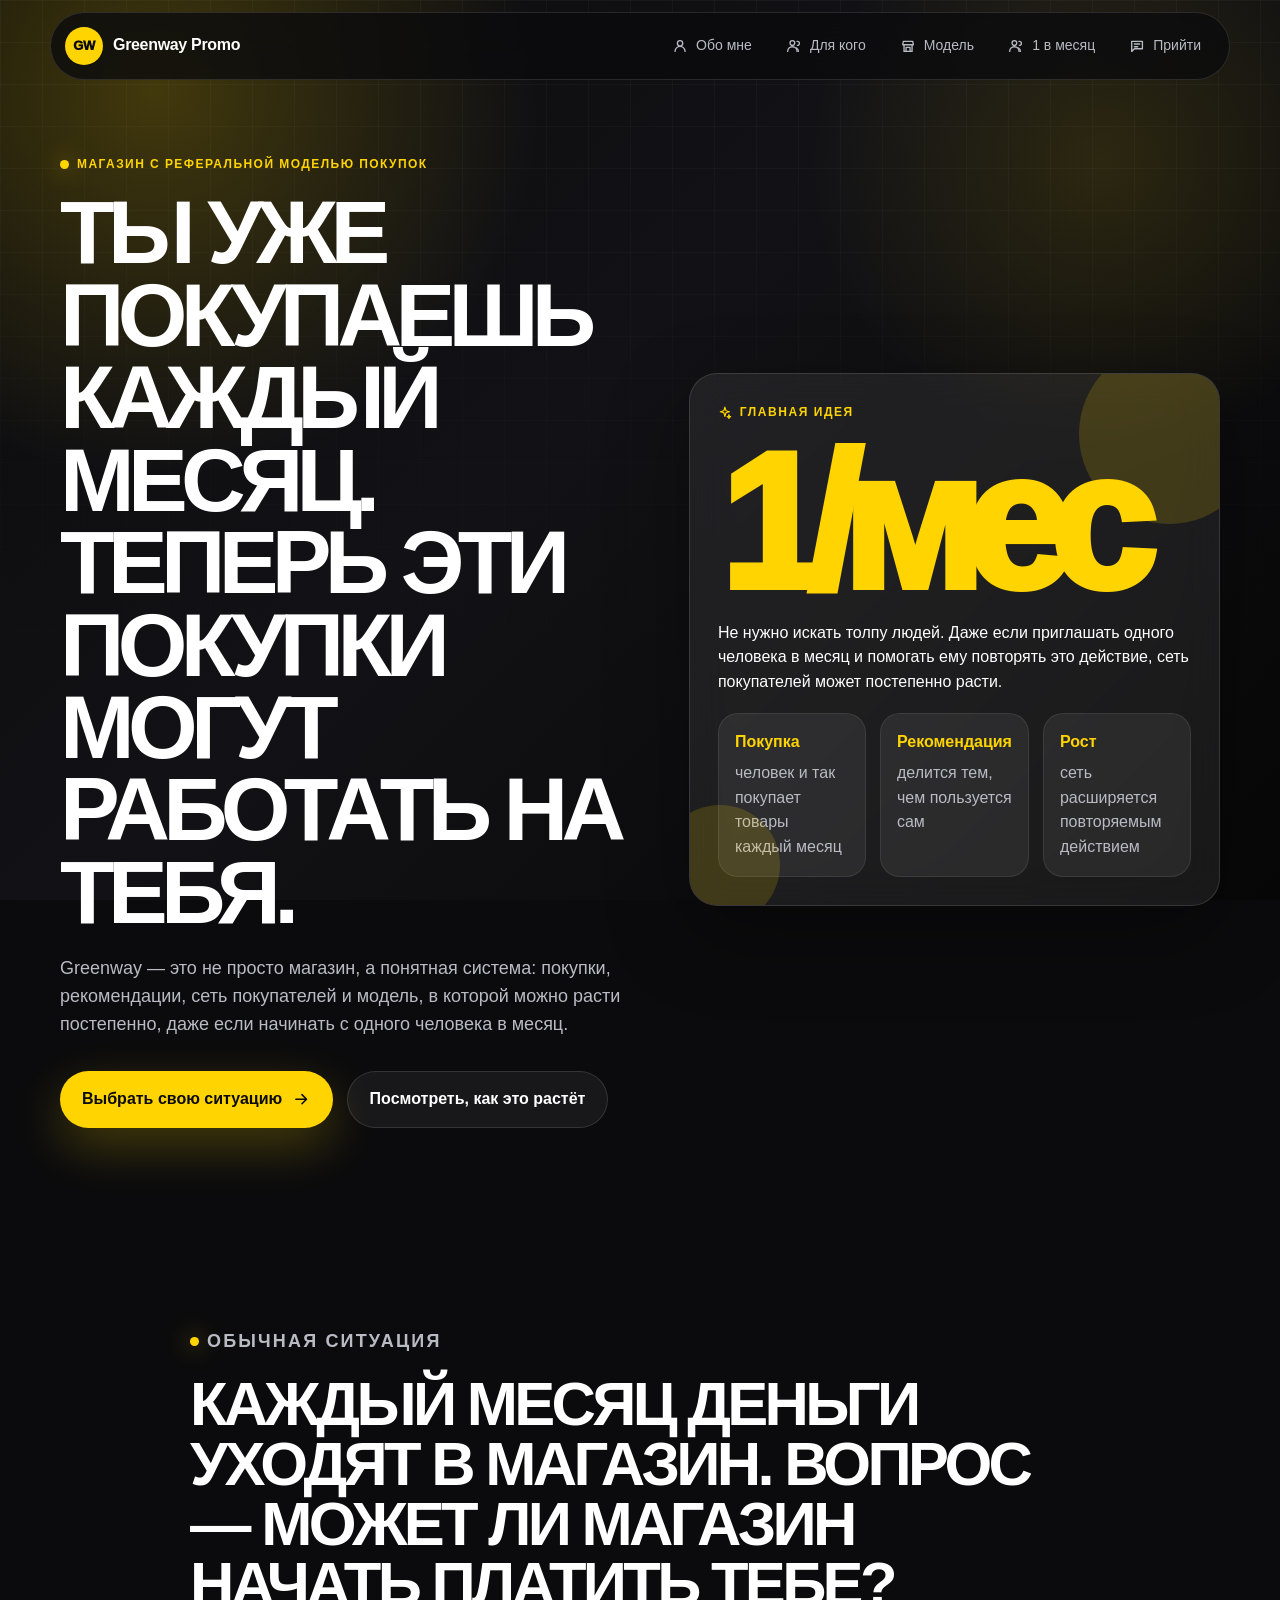
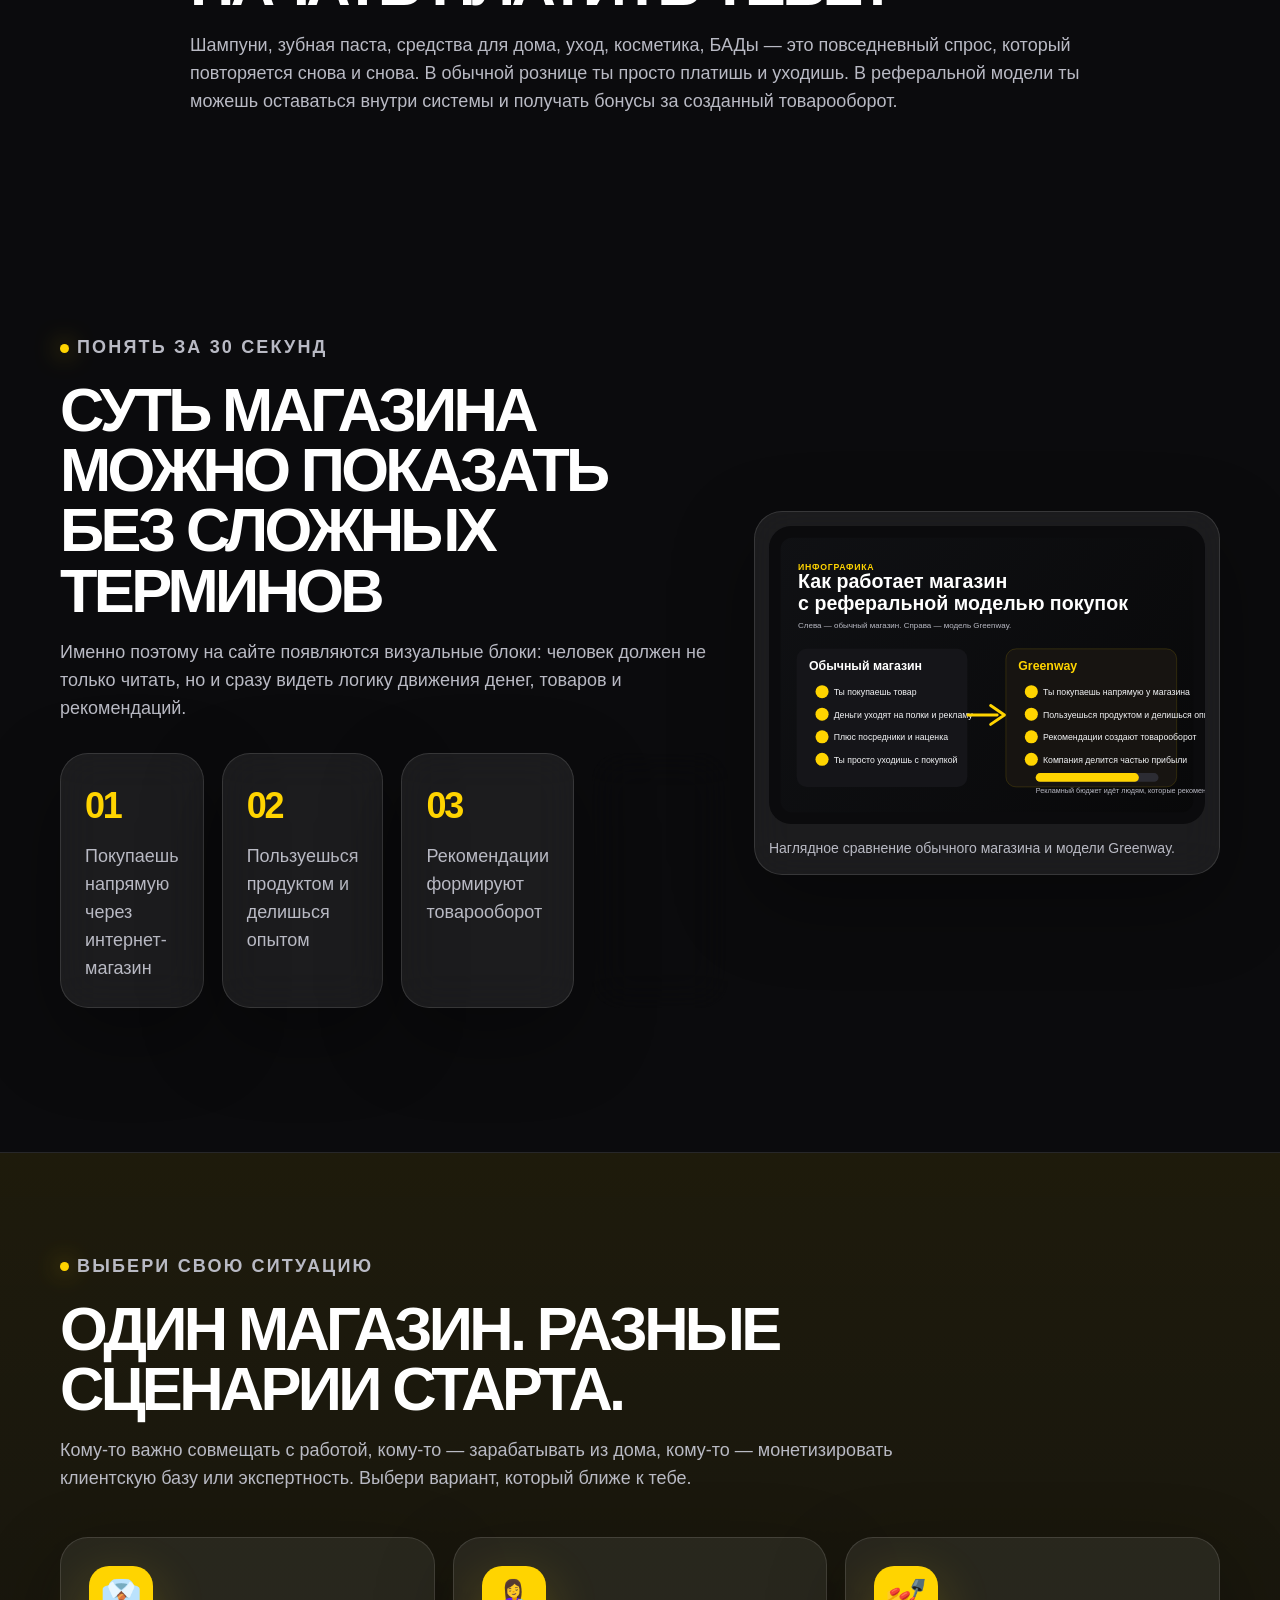
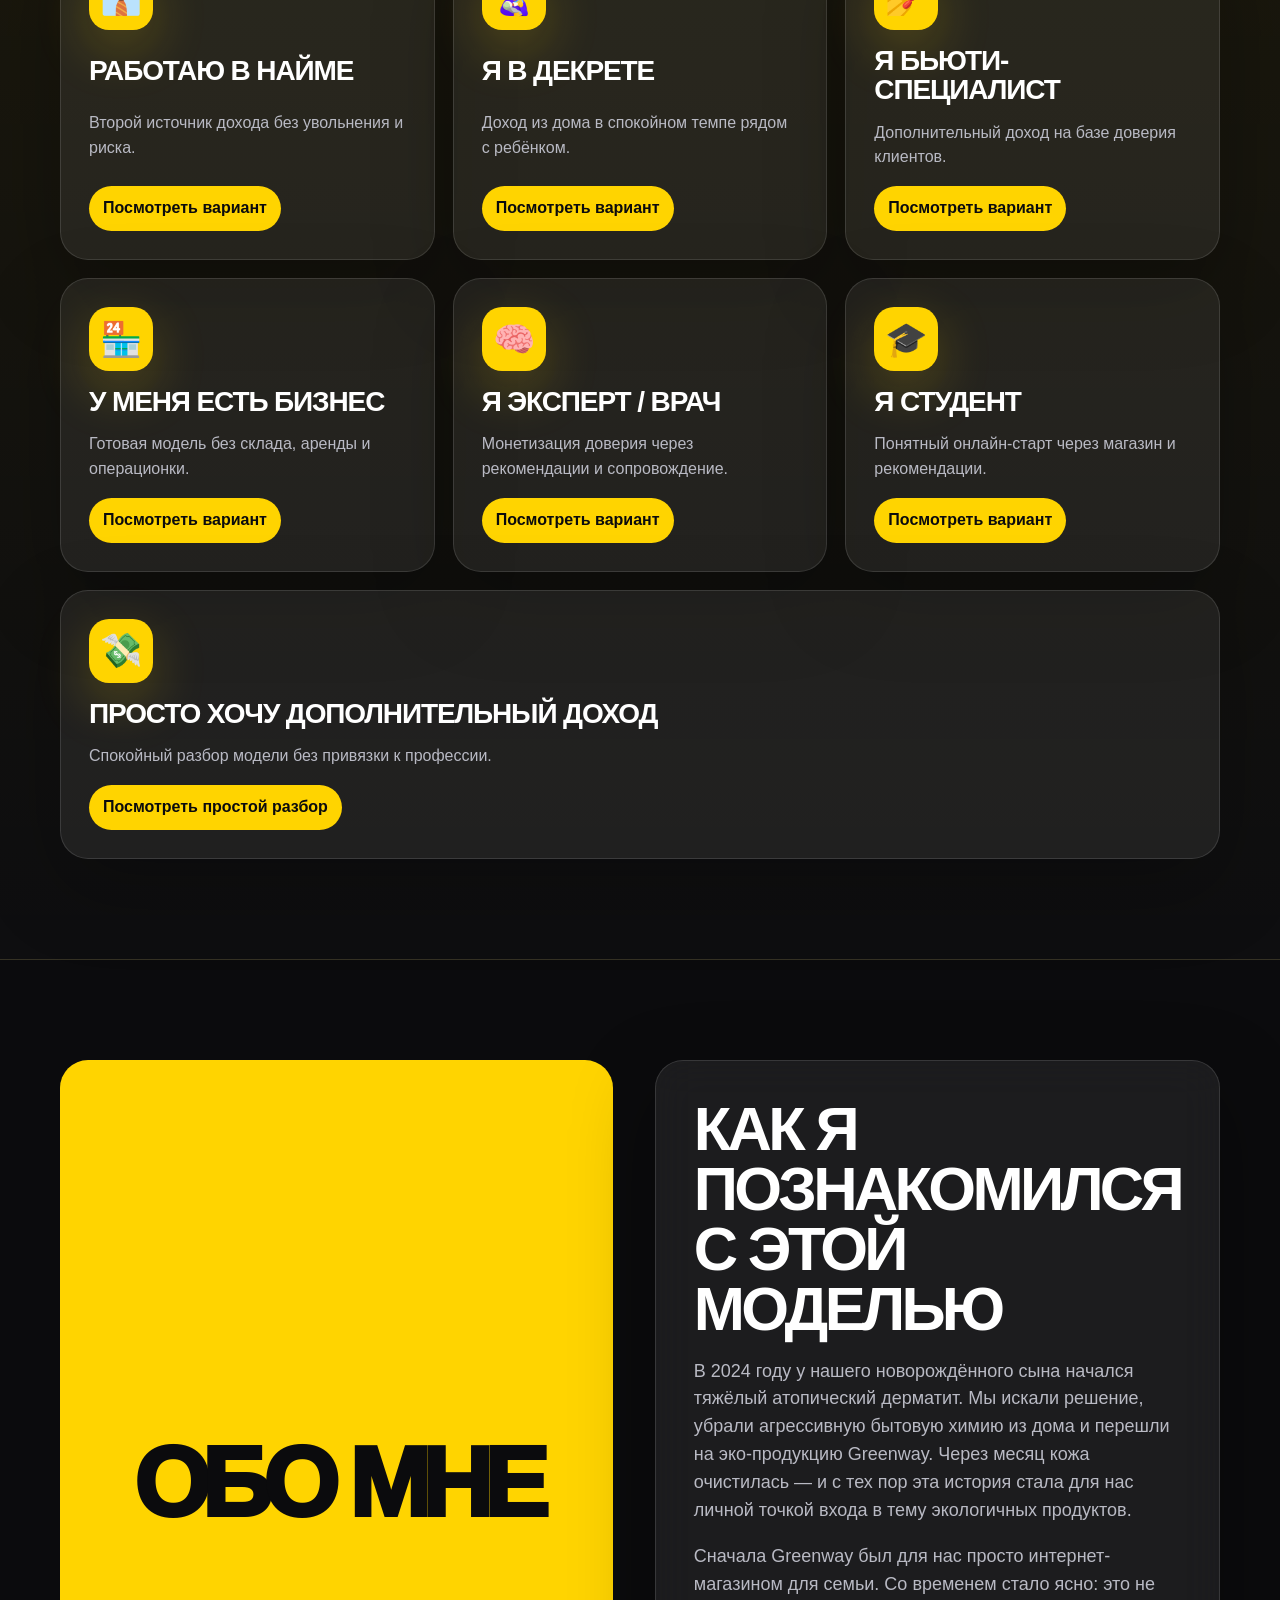
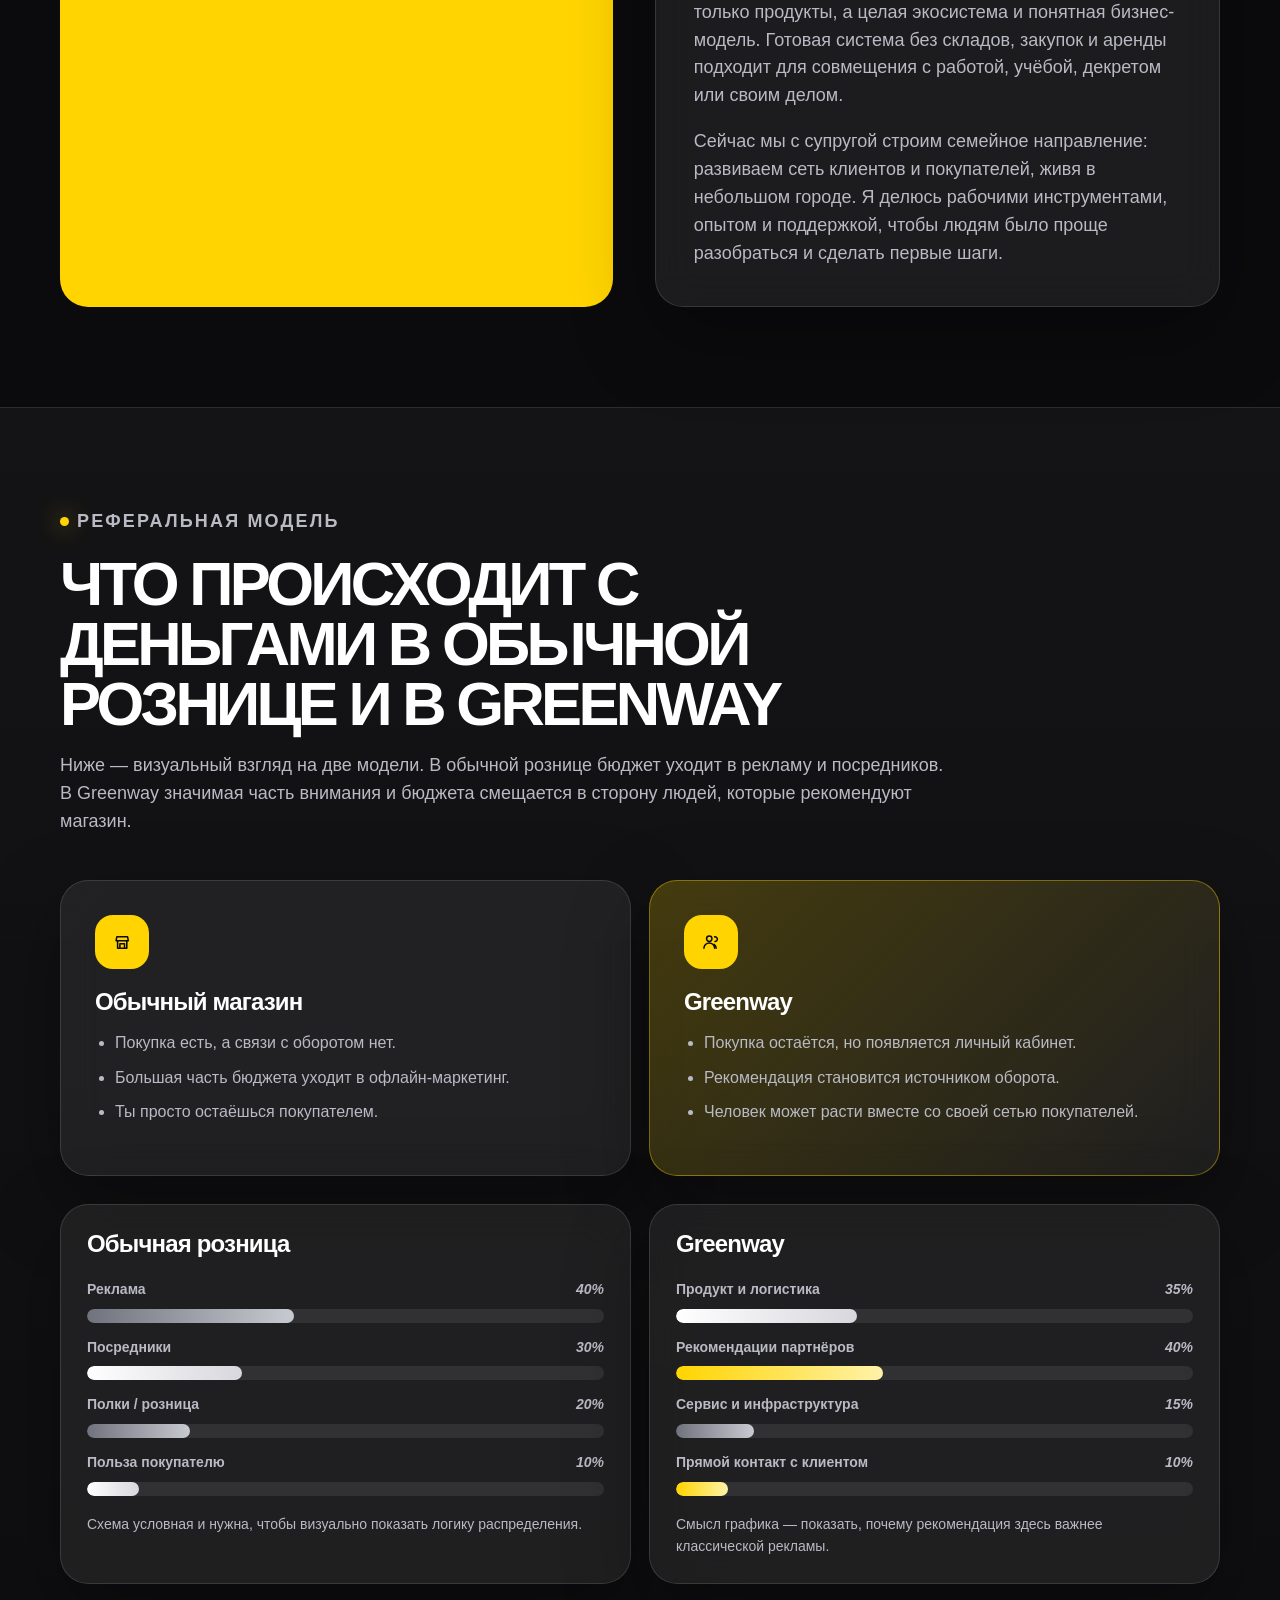
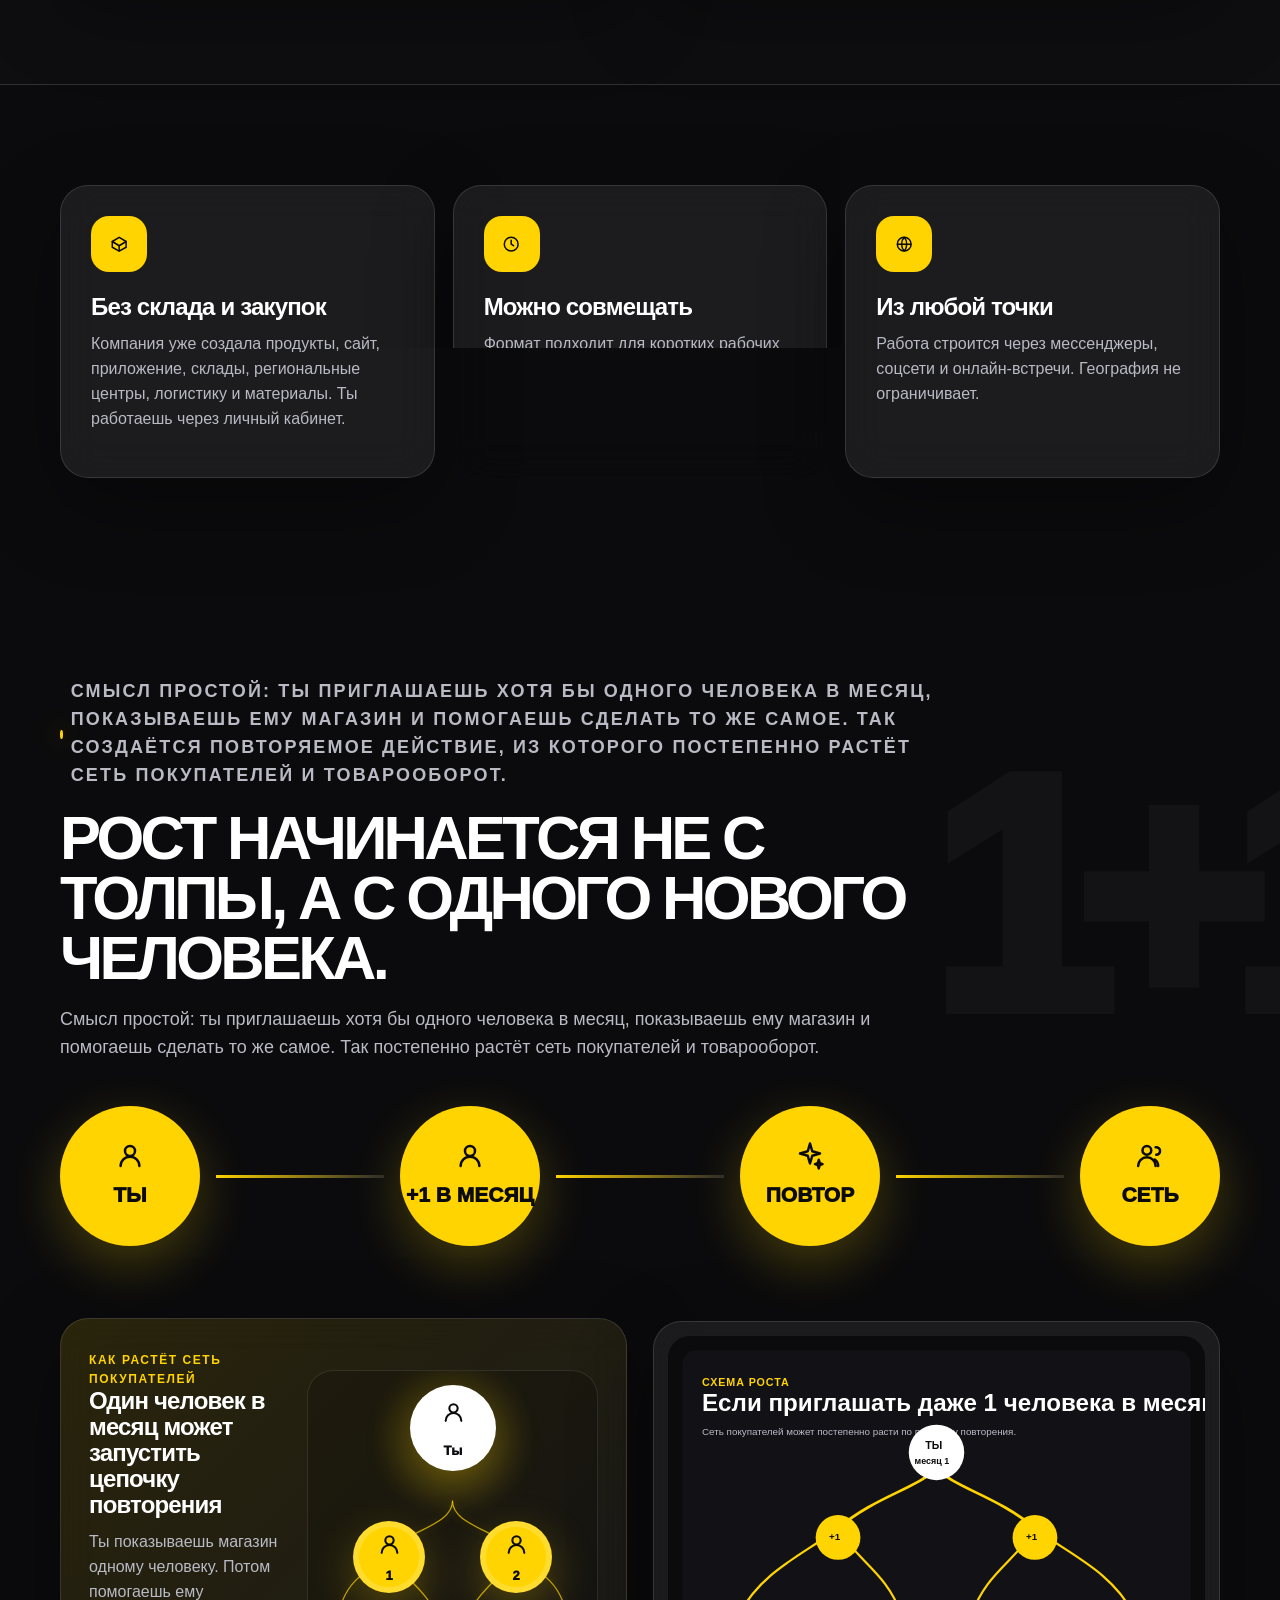
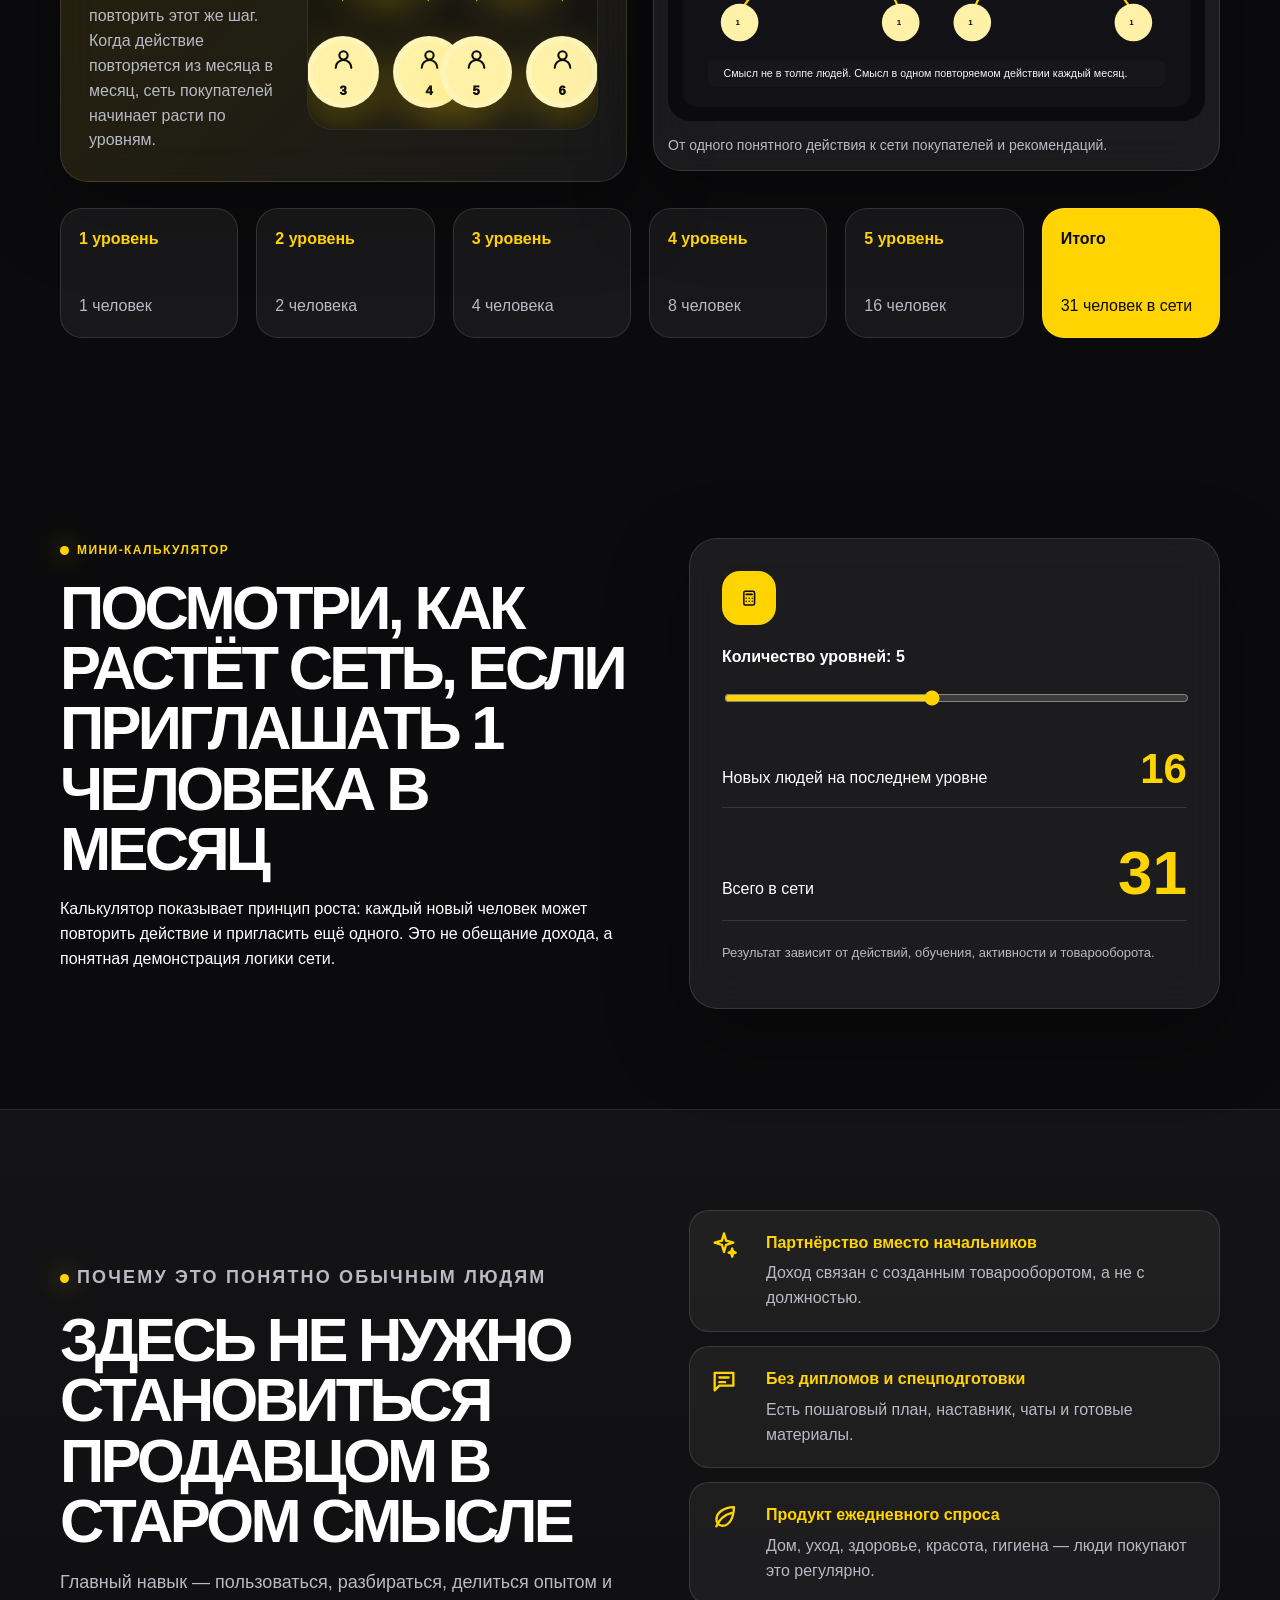
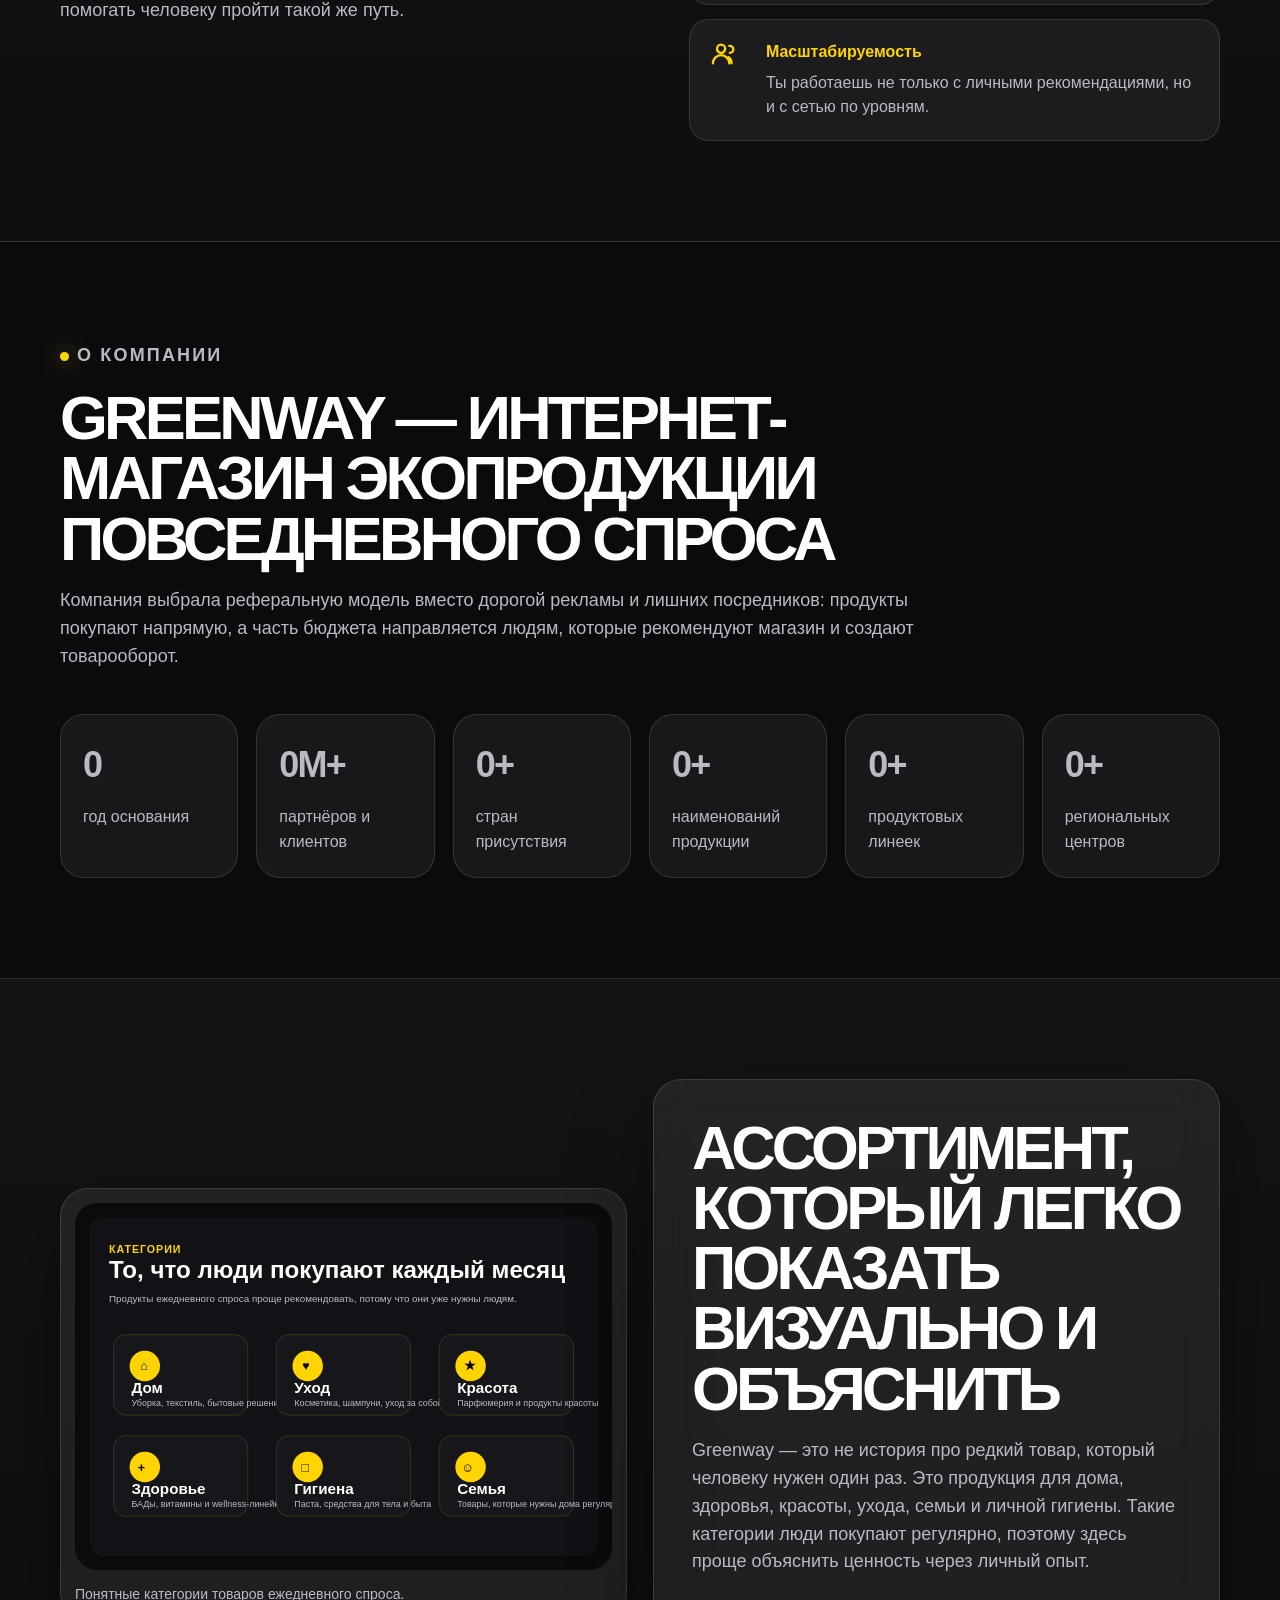
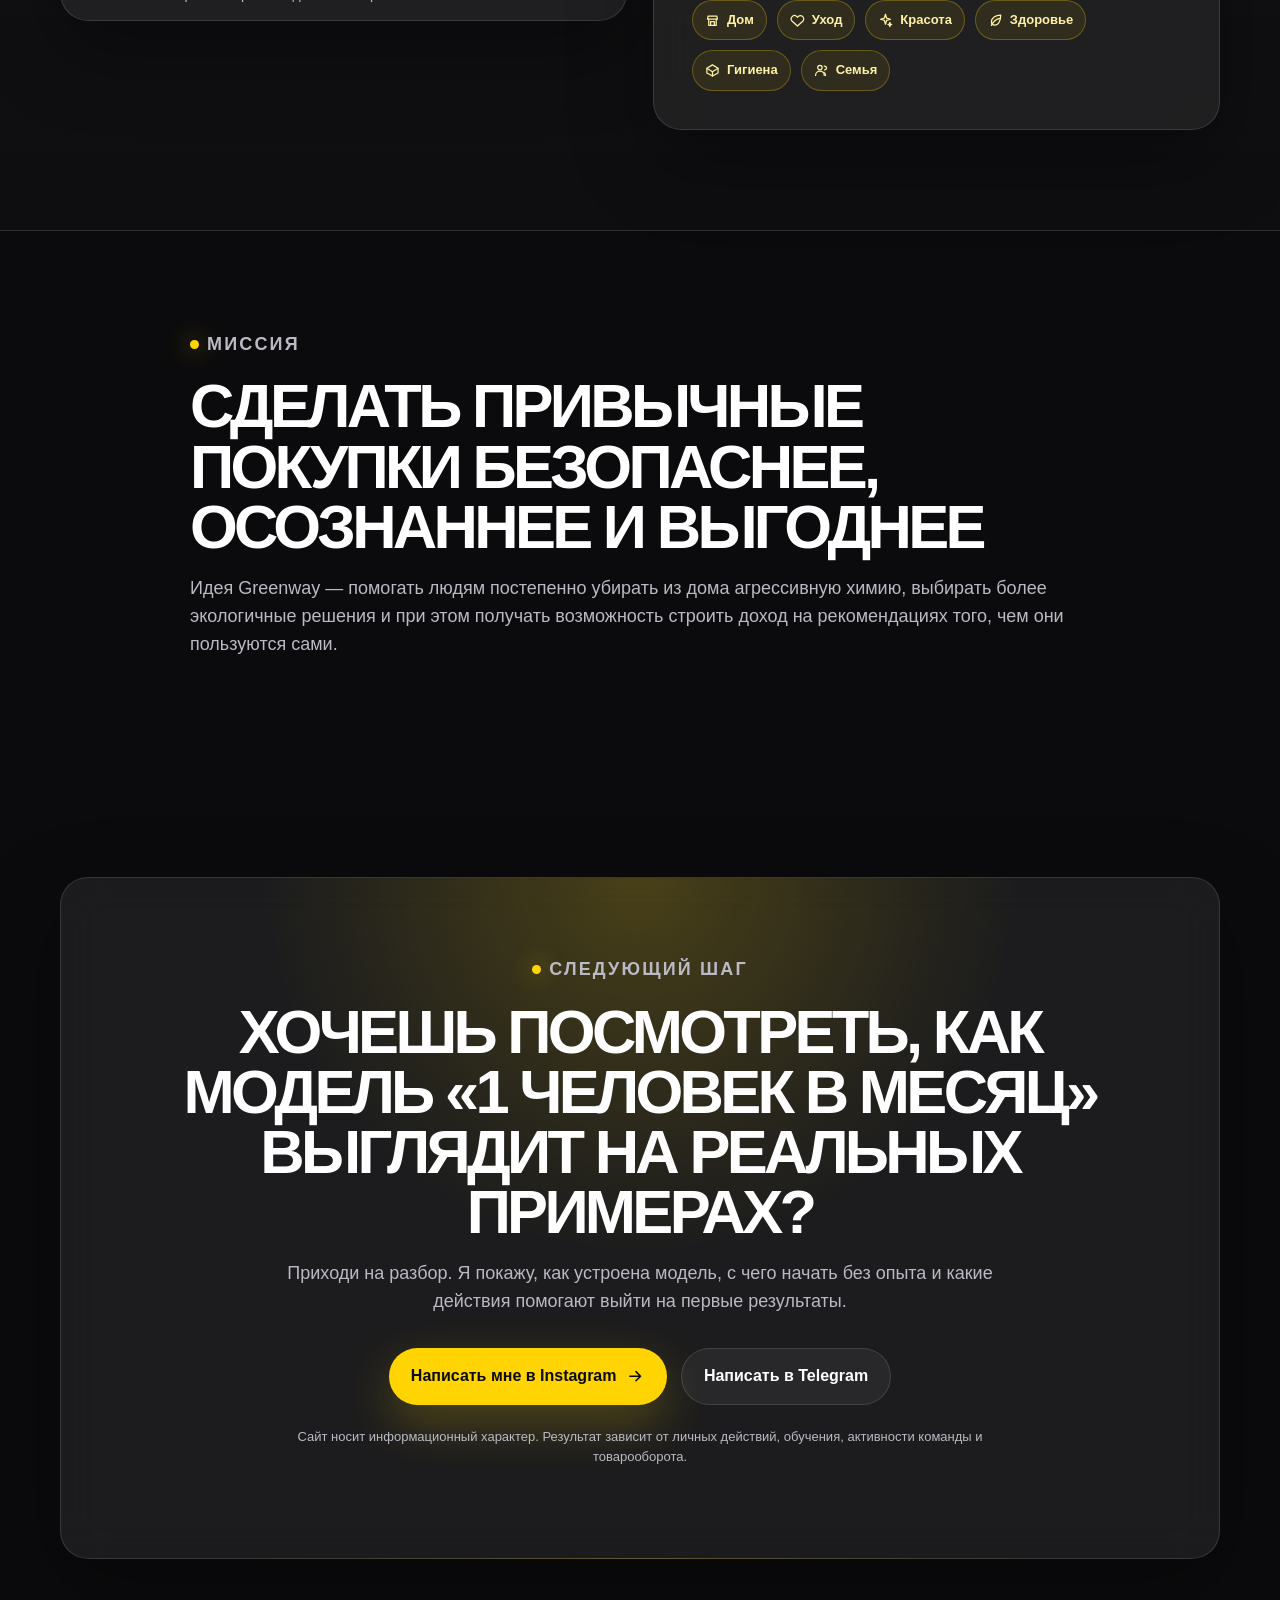
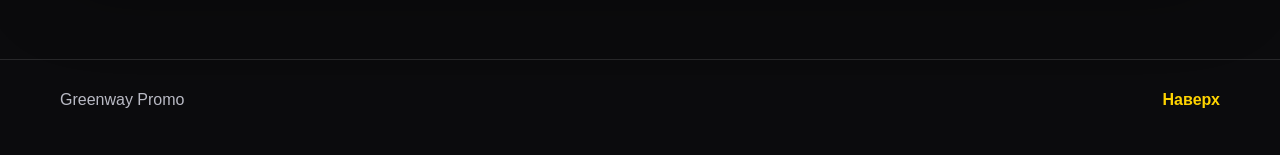
==== commit e54785da: "Add infographics visuals charts and animated visual sections to homepage" ====
--- a/index.html
+++ b/index.html
@@ -3,13 +3,14 @@
 <head>
   <meta charset="UTF-8" />
   <meta name="viewport" content="width=device-width, initial-scale=1.0" />
-  <meta name="description" content="Промо-сайт о возможностях бизнеса с Greenway, реферальной модели и стратегии 1+1." />
-  <meta property="og:title" content="Возможности бизнеса с Greenway" />
-  <meta property="og:description" content="Как привычные покупки могут стать точкой входа в дополнительный доход через стратегию 1+1." />
+  <meta name="description" content="Промо-сайт о магазине Greenway, реферальной модели покупок и понятном формате роста через одного человека в месяц." />
+  <meta property="og:title" content="Возможности с Greenway" />
+  <meta property="og:description" content="Как привычные покупки могут стать точкой входа в дополнительную выгоду и сети покупателей." />
   <meta property="og:type" content="website" />
-  <title>Возможности бизнеса с Greenway</title>
+  <title>Возможности с Greenway</title>
   <link rel="stylesheet" href="style.css" />
   <link rel="stylesheet" href="audiences.css" />
+  <link rel="stylesheet" href="visuals.css" />
 </head>
 <body>
   <svg class="svg-sprite" aria-hidden="true" focusable="false">
@@ -46,7 +47,7 @@
       <a href="#about"><svg class="ico"><use href="#icon-user"></use></svg>Обо мне</a>
       <a href="#audiences"><svg class="ico"><use href="#icon-users"></use></svg>Для кого</a>
       <a href="#model"><svg class="ico"><use href="#icon-shop"></use></svg>Модель</a>
-      <a href="#strategy"><svg class="ico"><use href="#icon-users"></use></svg>1+1</a>
+      <a href="#strategy"><svg class="ico"><use href="#icon-users"></use></svg>1 в месяц</a>
       <a href="#contact"><svg class="ico"><use href="#icon-message"></use></svg>Прийти</a>
     </nav>
   </header>
@@ -57,22 +58,21 @@
         <div class="hero-content reveal">
           <p class="eyebrow">Магазин с реферальной моделью покупок</p>
           <h1>Ты уже покупаешь каждый месяц. Теперь эти покупки могут работать на тебя.</h1>
-          <p class="hero-text">Промо-разбор о том, как устроена реферальная модель Greenway, почему она подходит обычным людям и как стратегия 1+1 помогает расти без склада, закупок и «широкого окружения».</p>
+          <p class="hero-text">Greenway — это не просто магазин, а понятная система: покупки, рекомендации, сеть покупателей и модель, в которой можно расти постепенно, даже если начинать с одного человека в месяц.</p>
           <div class="hero-actions">
             <a class="btn btn-primary" href="#audiences">Выбрать свою ситуацию <svg class="ico"><use href="#icon-arrow"></use></svg></a>
-            <a class="btn btn-secondary" href="#strategy">Посмотреть стратегию 1+1</a>
-          </div>
-        </div>
-
-        <div class="hero-card reveal delay-1" aria-label="Ключевая идея сайта">
+            <a class="btn btn-secondary" href="#strategy">Посмотреть, как это растёт</a>
+          </div>
+        </div>
+
+        <div class="pulse-card reveal delay-1" aria-label="Ключевая идея сайта">
           <div class="card-topline"><svg class="ico"><use href="#icon-spark"></use></svg> Главная идея</div>
-          <div class="big-number">1+1</div>
-          <p>Не нужно звать всех подряд. Нужно понять систему, сделать простой шаг и помочь следующему человеку повторить его.</p>
-          <div class="mini-flow">
-            <span><svg class="ico"><use href="#icon-shop"></use></svg>Покупка</span>
-            <span><svg class="ico"><use href="#icon-message"></use></svg>Рекомендация</span>
-            <span><svg class="ico"><use href="#icon-users"></use></svg>Оборот</span>
-            <span><svg class="ico"><use href="#icon-spark"></use></svg>Доход</span>
+          <div class="big-number">1/мес</div>
+          <p>Не нужно искать толпу людей. Даже если приглашать одного человека в месяц и помогать ему повторять это действие, сеть покупателей может постепенно расти.</p>
+          <div class="floating-mini">
+            <div><strong>Покупка</strong>человек и так покупает товары каждый месяц</div>
+            <div><strong>Рекомендация</strong>делится тем, чем пользуется сам</div>
+            <div><strong>Рост</strong>сеть расширяется повторяемым действием</div>
           </div>
         </div>
       </div>
@@ -82,7 +82,27 @@
       <div class="container narrow reveal">
         <p class="eyebrow">Обычная ситуация</p>
         <h2>Каждый месяц деньги уходят в магазин. Вопрос — может ли магазин начать платить тебе?</h2>
-        <p>Шампуни, зубная паста, средства для дома, уход, косметика, БАДы — это не разовая покупка. Это повседневный спрос, который повторяется снова и снова. В обычной рознице ты просто платишь и уходишь. В реферальной модели ты можешь оставаться внутри системы и получать бонусы за созданный товарооборот.</p>
+        <p>Шампуни, зубная паста, средства для дома, уход, косметика, БАДы — это повседневный спрос, который повторяется снова и снова. В обычной рознице ты просто платишь и уходишь. В реферальной модели ты можешь оставаться внутри системы и получать бонусы за созданный товарооборот.</p>
+      </div>
+    </section>
+
+    <section class="section visual-story">
+      <div class="container visual-grid">
+        <div class="section-heading reveal">
+          <p class="eyebrow">Понять за 30 секунд</p>
+          <h2>Суть магазина можно показать без сложных терминов</h2>
+          <p>Именно поэтому на сайте появляются визуальные блоки: человек должен не только читать, но и сразу видеть логику движения денег, товаров и рекомендаций.</p>
+          <div class="highlights-strip">
+            <div class="info-badge reveal"><strong>01</strong><p>Покупаешь напрямую через интернет-магазин</p></div>
+            <div class="info-badge reveal delay-1"><strong>02</strong><p>Пользуешься продуктом и делишься опытом</p></div>
+            <div class="info-badge reveal delay-2"><strong>03</strong><p>Рекомендации формируют товарооборот</p></div>
+            <div class="info-badge reveal"><strong>04</strong><p>Компания начисляет бонусы за оборот</p></div>
+          </div>
+        </div>
+        <div class="visual-card reveal delay-1">
+          <img src="assets/referral-model.svg" alt="Инфографика как работает магазин с реферальной моделью покупок" />
+          <div class="image-caption">Наглядное сравнение обычного магазина и модели Greenway.</div>
+        </div>
       </div>
     </section>
 
@@ -91,7 +111,7 @@
         <div class="section-heading reveal">
           <p class="eyebrow">Выбери свою ситуацию</p>
           <h2>Один магазин. Разные сценарии старта.</h2>
-          <p>Кому-то важно совмещать с работой, кому-то — зарабатывать из дома, кому-то — монетизировать клиентскую базу или экспертность. Выбери вариант, который ближе к тебе, и посмотри, как реферальная модель покупок может работать именно в твоём случае.</p>
+          <p>Кому-то важно совмещать с работой, кому-то — зарабатывать из дома, кому-то — монетизировать клиентскую базу или экспертность. Выбери вариант, который ближе к тебе.</p>
         </div>
 
         <div class="audience-grid">
@@ -100,7 +120,7 @@
           <a class="audience-card reveal delay-2" href="beauty/"><span class="audience-emoji">💅</span><strong>Я бьюти-специалист</strong><span>Дополнительный доход на базе доверия клиентов.</span><em>Посмотреть вариант</em></a>
           <a class="audience-card reveal" href="business/"><span class="audience-emoji">🏪</span><strong>У меня есть бизнес</strong><span>Готовая модель без склада, аренды и операционки.</span><em>Посмотреть вариант</em></a>
           <a class="audience-card reveal delay-1" href="experts/"><span class="audience-emoji">🧠</span><strong>Я эксперт / врач</strong><span>Монетизация доверия через рекомендации и сопровождение.</span><em>Посмотреть вариант</em></a>
-          <a class="audience-card reveal delay-2" href="students/"><span class="audience-emoji">🎓</span><strong>Я студент</strong><span>Первый онлайн-доход без офиса и большого опыта.</span><em>Посмотреть вариант</em></a>
+          <a class="audience-card reveal delay-2" href="students/"><span class="audience-emoji">🎓</span><strong>Я студент</strong><span>Понятный онлайн-старт через магазин и рекомендации.</span><em>Посмотреть вариант</em></a>
           <a class="audience-card reveal audience-wide" href="free-income/"><span class="audience-emoji">💸</span><strong>Просто хочу дополнительный доход</strong><span>Спокойный разбор модели без привязки к профессии.</span><em>Посмотреть простой разбор</em></a>
         </div>
       </div>
@@ -110,10 +130,10 @@
       <div class="container two-col">
         <div class="section-label reveal">Обо мне</div>
         <div class="content-card reveal delay-1">
-          <h2>Как я познакомился с сетевым бизнесом</h2>
+          <h2>Как я познакомился с этой моделью</h2>
           <p>В 2024 году у нашего новорождённого сына начался тяжёлый атопический дерматит. Мы искали решение, убрали агрессивную бытовую химию из дома и перешли на эко-продукцию Greenway. Через месяц кожа очистилась — и с тех пор эта история стала для нас личной точкой входа в тему экологичных продуктов.</p>
           <p>Сначала Greenway был для нас просто интернет-магазином для семьи. Со временем стало ясно: это не только продукты, а целая экосистема и понятная бизнес-модель. Готовая система без складов, закупок и аренды подходит для совмещения с работой, учёбой, декретом или своим делом.</p>
-          <p>Сейчас мы с супругой строим семейный бизнес: развиваем команду и сеть клиентов по миру, живя в Вологде — небольшом городе и без «широкого окружения». Я делюсь рабочими инструментами, опытом и поддержкой, чтобы людям было проще разобраться и сделать первые шаги.</p>
+          <p>Сейчас мы с супругой строим семейное направление: развиваем сеть клиентов и покупателей, живя в небольшом городе. Я делюсь рабочими инструментами, опытом и поддержкой, чтобы людям было проще разобраться и сделать первые шаги.</p>
         </div>
       </div>
     </section>
@@ -122,8 +142,8 @@
       <div class="container">
         <div class="section-heading reveal">
           <p class="eyebrow">Реферальная модель</p>
-          <h2>Что такое реферальная модель покупок простыми словами</h2>
-          <p>Это когда магазин делится частью прибыли с людьми, которые рекомендуют продукт и создают товарооборот.</p>
+          <h2>Что происходит с деньгами в обычной рознице и в Greenway</h2>
+          <p>Ниже — визуальный взгляд на две модели. В обычной рознице бюджет уходит в рекламу и посредников. В Greenway значимая часть внимания и бюджета смещается в сторону людей, которые рекомендуют магазин.</p>
         </div>
 
         <div class="compare-grid reveal delay-1">
@@ -131,51 +151,86 @@
             <span class="card-icon"><svg class="ico"><use href="#icon-shop"></use></svg></span>
             <h3>Обычный магазин</h3>
             <ul>
-              <li>Ты покупаешь товар.</li>
-              <li>Деньги уходят на полки, рекламу, посредников и розничную наценку.</li>
-              <li>Максимум — скидка, бонусная карта или акция.</li>
+              <li>Покупка есть, а связи с оборотом нет.</li>
+              <li>Большая часть бюджета уходит в офлайн-маркетинг.</li>
+              <li>Ты просто остаёшься покупателем.</li>
             </ul>
           </article>
           <article class="compare-card accent">
             <span class="card-icon"><svg class="ico"><use href="#icon-users"></use></svg></span>
-            <h3>Реферальная модель Greenway</h3>
+            <h3>Greenway</h3>
             <ul>
-              <li>Ты покупаешь напрямую через интернет-магазин.</li>
-              <li>Пользуешься продуктом и делишься личным опытом.</li>
-              <li>Рекомендации формируют оборот, а компания начисляет бонусы.</li>
+              <li>Покупка остаётся, но появляется личный кабинет.</li>
+              <li>Рекомендация становится источником оборота.</li>
+              <li>Человек может расти вместе со своей сетью покупателей.</li>
             </ul>
           </article>
         </div>
+
+        <div class="budget-board reveal delay-2">
+          <div class="chart-card">
+            <h3>Обычная розница</h3>
+            <div class="bar-list">
+              <div class="bar-item"><span><b>Реклама</b><i>40%</i></span><div class="bar-track"><div class="bar-fill is-gray" style="--w:40%"></div></div></div>
+              <div class="bar-item"><span><b>Посредники</b><i>30%</i></span><div class="bar-track"><div class="bar-fill is-white" style="--w:30%"></div></div></div>
+              <div class="bar-item"><span><b>Полки / розница</b><i>20%</i></span><div class="bar-track"><div class="bar-fill is-gray" style="--w:20%"></div></div></div>
+              <div class="bar-item"><span><b>Польза покупателю</b><i>10%</i></span><div class="bar-track"><div class="bar-fill is-white" style="--w:10%"></div></div></div>
+            </div>
+            <div class="chart-note">Схема условная и нужна, чтобы визуально показать логику распределения.</div>
+          </div>
+          <div class="chart-card">
+            <h3>Greenway</h3>
+            <div class="bar-list">
+              <div class="bar-item"><span><b>Продукт и логистика</b><i>35%</i></span><div class="bar-track"><div class="bar-fill is-white" style="--w:35%"></div></div></div>
+              <div class="bar-item"><span><b>Рекомендации партнёров</b><i>40%</i></span><div class="bar-track"><div class="bar-fill is-yellow" style="--w:40%"></div></div></div>
+              <div class="bar-item"><span><b>Сервис и инфраструктура</b><i>15%</i></span><div class="bar-track"><div class="bar-fill is-gray" style="--w:15%"></div></div></div>
+              <div class="bar-item"><span><b>Прямой контакт с клиентом</b><i>10%</i></span><div class="bar-track"><div class="bar-fill is-yellow" style="--w:10%"></div></div></div>
+            </div>
+            <div class="chart-note">Смысл графика — показать, почему рекомендация здесь важнее классической рекламы.</div>
+          </div>
+        </div>
       </div>
     </section>
 
     <section class="section">
       <div class="container cards-3">
-        <article class="feature-card reveal"><span class="icon"><svg class="ico"><use href="#icon-box"></use></svg></span><h3>Без склада и закупок</h3><p>Компания уже создала продукты, сайт, приложение, склады, региональные центры, логистику и материалы. Ты работаешь через личный кабинет и ID.</p></article>
-        <article class="feature-card reveal delay-1"><span class="icon"><svg class="ico"><use href="#icon-clock"></use></svg></span><h3>Можно совмещать</h3><p>Формат подходит для коротких рабочих промежутков: 20–60 минут в день, по дороге, в перерыв или вечером. Без резкого отказа от текущей жизни.</p></article>
-        <article class="feature-card reveal delay-2"><span class="icon"><svg class="ico"><use href="#icon-globe"></use></svg></span><h3>Из любой точки</h3><p>Работа строится через мессенджеры, соцсети и онлайн-встречи. География не ограничивает: команда и клиенты могут быть в разных городах и странах.</p></article>
+        <article class="feature-card reveal"><span class="icon"><svg class="ico"><use href="#icon-box"></use></svg></span><h3>Без склада и закупок</h3><p>Компания уже создала продукты, сайт, приложение, склады, региональные центры, логистику и материалы. Ты работаешь через личный кабинет.</p></article>
+        <article class="feature-card reveal delay-1"><span class="icon"><svg class="ico"><use href="#icon-clock"></use></svg></span><h3>Можно совмещать</h3><p>Формат подходит для коротких рабочих промежутков: 20–60 минут в день, по дороге, в перерыв или вечером.</p></article>
+        <article class="feature-card reveal delay-2"><span class="icon"><svg class="ico"><use href="#icon-globe"></use></svg></span><h3>Из любой точки</h3><p>Работа строится через мессенджеры, соцсети и онлайн-встречи. География не ограничивает.</p></article>
       </div>
     </section>
 
     <section class="section strategy" id="strategy">
       <div class="container">
         <div class="section-heading reveal">
-          <p class="eyebrow">Стратегия 1+1</p>
-          <h2>Рост не через давление, а через повторяемое действие</h2>
-          <p>Суть стратегии: каждый человек приглашает одного человека и помогает ему сделать то же самое. Так система становится понятной, спокойной и масштабируемой.</p>
-        </div>
-
-        <div class="steps reveal delay-1" aria-label="Схема стратегии 1+1">
-          <div class="step"><svg class="ico"><use href="#icon-user"></use></svg><span>Ты</span></div><div class="line"></div><div class="step"><svg class="ico"><use href="#icon-user"></use></svg><span>+1</span></div><div class="line"></div><div class="step"><svg class="ico"><use href="#icon-spark"></use></svg><span>повтор</span></div><div class="line"></div><div class="step"><svg class="ico"><use href="#icon-users"></use></svg><span>сеть</span></div>
-        </div>
-
-        <div class="network-panel reveal delay-2" aria-label="Анимация роста сети людей">
-          <div class="network-copy"><span class="network-badge"><svg class="ico"><use href="#icon-users"></use></svg> как строится сеть</span><h3>Один человек запускает цепочку повторения</h3><p>Сначала ты показываешь систему одному человеку. Затем он повторяет действие, дальше повторяет его команда — и сеть начинает расширяться по уровням.</p></div>
-          <div class="network-map" id="networkMap">
-            <svg class="network-lines" viewBox="0 0 720 360" role="img" aria-label="Линии роста сети">
-              <path class="network-path path-1" d="M360 58 C360 120 240 132 200 188" /><path class="network-path path-2" d="M360 58 C360 120 480 132 520 188" /><path class="network-path path-3" d="M200 188 C160 230 112 242 86 306" /><path class="network-path path-4" d="M200 188 C220 235 260 250 300 306" /><path class="network-path path-5" d="M520 188 C500 235 460 250 420 306" /><path class="network-path path-6" d="M520 188 C560 230 608 242 634 306" />
-            </svg>
-            <div class="person-node root" style="--x: 50%; --y: 16%; --d: 0s;"><svg class="ico"><use href="#icon-user"></use></svg><span>Ты</span></div><div class="person-node level-1" style="--x: 28%; --y: 52%; --d: .45s;"><svg class="ico"><use href="#icon-user"></use></svg><span>1</span></div><div class="person-node level-1" style="--x: 72%; --y: 52%; --d: .75s;"><svg class="ico"><use href="#icon-user"></use></svg><span>2</span></div><div class="person-node level-2" style="--x: 12%; --y: 84%; --d: 1.1s;"><svg class="ico"><use href="#icon-user"></use></svg><span>3</span></div><div class="person-node level-2" style="--x: 42%; --y: 84%; --d: 1.3s;"><svg class="ico"><use href="#icon-user"></use></svg><span>4</span></div><div class="person-node level-2" style="--x: 58%; --y: 84%; --d: 1.5s;"><svg class="ico"><use href="#icon-user"></use></svg><span>5</span></div><div class="person-node level-2" style="--x: 88%; --y: 84%; --d: 1.7s;"><svg class="ico"><use href="#icon-user"></use></svg><span>6</span></div>
+          <p class="eyebrow">1 человек в месяц</p>
+          <h2>Рост начинается не с толпы, а с одного нового человека</h2>
+          <p>Смысл простой: ты приглашaешь хотя бы одного человека в месяц, показываешь ему магазин и помогаешь сделать то же самое. Так постепенно растёт сеть покупателей и товарооборот.</p>
+        </div>
+
+        <div class="steps reveal delay-1" aria-label="Схема роста по одному человеку в месяц">
+          <div class="step"><svg class="ico"><use href="#icon-user"></use></svg><span>Ты</span></div>
+          <div class="line"></div>
+          <div class="step"><svg class="ico"><use href="#icon-user"></use></svg><span>+1 в месяц</span></div>
+          <div class="line"></div>
+          <div class="step"><svg class="ico"><use href="#icon-spark"></use></svg><span>повтор</span></div>
+          <div class="line"></div>
+          <div class="step"><svg class="ico"><use href="#icon-users"></use></svg><span>сеть</span></div>
+        </div>
+
+        <div class="visual-pair">
+          <div class="network-panel reveal delay-2" aria-label="Анимация роста сети людей">
+            <div class="network-copy"><span class="network-badge"><svg class="ico"><use href="#icon-users"></use></svg> как растёт сеть покупателей</span><h3>Один человек в месяц может запустить цепочку повторения</h3><p>Ты показываешь магазин одному человеку. Потом помогаешь ему повторить этот же шаг. Когда действие повторяется из месяца в месяц, сеть покупателей начинает расти по уровням.</p></div>
+            <div class="network-map" id="networkMap">
+              <svg class="network-lines" viewBox="0 0 720 360" role="img" aria-label="Линии роста сети">
+                <path class="network-path path-1" d="M360 58 C360 120 240 132 200 188" /><path class="network-path path-2" d="M360 58 C360 120 480 132 520 188" /><path class="network-path path-3" d="M200 188 C160 230 112 242 86 306" /><path class="network-path path-4" d="M200 188 C220 235 260 250 300 306" /><path class="network-path path-5" d="M520 188 C500 235 460 250 420 306" /><path class="network-path path-6" d="M520 188 C560 230 608 242 634 306" />
+              </svg>
+              <div class="person-node root" style="--x: 50%; --y: 16%; --d: 0s;"><svg class="ico"><use href="#icon-user"></use></svg><span>Ты</span></div><div class="person-node level-1" style="--x: 28%; --y: 52%; --d: .45s;"><svg class="ico"><use href="#icon-user"></use></svg><span>1</span></div><div class="person-node level-1" style="--x: 72%; --y: 52%; --d: .75s;"><svg class="ico"><use href="#icon-user"></use></svg><span>2</span></div><div class="person-node level-2" style="--x: 12%; --y: 84%; --d: 1.1s;"><svg class="ico"><use href="#icon-user"></use></svg><span>3</span></div><div class="person-node level-2" style="--x: 42%; --y: 84%; --d: 1.3s;"><svg class="ico"><use href="#icon-user"></use></svg><span>4</span></div><div class="person-node level-2" style="--x: 58%; --y: 84%; --d: 1.5s;"><svg class="ico"><use href="#icon-user"></use></svg><span>5</span></div><div class="person-node level-2" style="--x: 88%; --y: 84%; --d: 1.7s;"><svg class="ico"><use href="#icon-user"></use></svg><span>6</span></div>
+            </div>
+          </div>
+          <div class="visual-card reveal delay-2">
+            <img src="assets/one-person-month.svg" alt="Инфографика роста сети при приглашении одного человека в месяц" />
+            <div class="image-caption">От одного понятного действия к сети покупателей и рекомендаций.</div>
           </div>
         </div>
 
@@ -184,25 +239,52 @@
     </section>
 
     <section class="section calculator-section">
-      <div class="container calculator reveal"><div><p class="eyebrow">Мини-калькулятор</p><h2>Посмотри, как растёт сеть по модели 1+1</h2><p>Выбери количество уровней. Расчёт показывает простой принцип геометрического роста, когда каждый участник приводит одного человека, который повторяет действие.</p></div><div class="calc-box"><span class="card-icon"><svg class="ico"><use href="#icon-calc"></use></svg></span><label for="levels">Количество уровней: <strong id="levelsValue">5</strong></label><input id="levels" type="range" min="1" max="10" value="5" /><div class="calc-result"><span>Новых людей на последнем уровне</span><strong id="lastLevel">16</strong></div><div class="calc-result big"><span>Всего в сети</span><strong id="totalNetwork">31</strong></div><p class="calc-note">Это не обещание дохода, а демонстрация логики роста. Реальный результат зависит от действий, активности и товарооборота.</p></div></div>
+      <div class="container calculator reveal">
+        <div>
+          <p class="eyebrow">Мини-калькулятор</p>
+          <h2>Посмотри, как растёт сеть, если приглашать 1 человека в месяц</h2>
+          <p>Калькулятор показывает принцип роста: каждый новый человек может повторить действие и пригласить ещё одного. Это не обещание результата, а понятная демонстрация логики сети.</p>
+        </div>
+        <div class="calc-box"><span class="card-icon"><svg class="ico"><use href="#icon-calc"></use></svg></span><label for="levels">Количество уровней: <strong id="levelsValue">5</strong></label><input id="levels" type="range" min="1" max="10" value="5" /><div class="calc-result"><span>Новых людей на последнем уровне</span><strong id="lastLevel">16</strong></div><div class="calc-result big"><span>Всего в сети</span><strong id="totalNetwork">31</strong></div><p class="calc-note">Результат зависит от действий, обучения, активности и товарооборота.</p></div>
+      </div>
     </section>
 
     <section class="section dark">
-      <div class="container two-col benefits-wrap"><div class="section-heading reveal"><p class="eyebrow">Почему модель понятна обычным людям</p><h2>Здесь не нужно становиться «продавцом» в старом смысле</h2><p>Главный навык — пользоваться, разбираться, делиться опытом и помогать человеку пройти такой же путь.</p></div><div class="benefits reveal delay-1"><div><svg class="ico"><use href="#icon-spark"></use></svg><strong>Партнёрство вместо начальников</strong><span>Доход зависит от созданного оборота, а не от должности или стажа.</span></div><div><svg class="ico"><use href="#icon-message"></use></svg><strong>Без дипломов и специальных навыков</strong><span>Есть пошаговый план, наставник, чаты и готовые материалы.</span></div><div><svg class="ico"><use href="#icon-leaf"></use></svg><strong>Продукт ежедневного спроса</strong><span>Дом, уход, здоровье, красота, гигиена — люди покупают это регулярно.</span></div><div><svg class="ico"><use href="#icon-users"></use></svg><strong>Масштабируемость</strong><span>Ты работаешь не только с личными рекомендациями, но и с сетью по уровням.</span></div></div></div>
+      <div class="container two-col benefits-wrap"><div class="section-heading reveal"><p class="eyebrow">Почему это понятно обычным людям</p><h2>Здесь не нужно становиться продавцом в старом смысле</h2><p>Главный навык — пользоваться, разбираться, делиться опытом и помогать человеку пройти такой же путь.</p></div><div class="benefits reveal delay-1"><div><svg class="ico"><use href="#icon-spark"></use></svg><strong>Партнёрство вместо начальников</strong><span>Доход связан с созданным товарооборотом, а не с должностью.</span></div><div><svg class="ico"><use href="#icon-message"></use></svg><strong>Без дипломов и спецподготовки</strong><span>Есть пошаговый план, наставник, чаты и готовые материалы.</span></div><div><svg class="ico"><use href="#icon-leaf"></use></svg><strong>Продукт ежедневного спроса</strong><span>Дом, уход, здоровье, красота, гигиена — люди покупают это регулярно.</span></div><div><svg class="ico"><use href="#icon-users"></use></svg><strong>Масштабируемость</strong><span>Ты работаешь не только с личными рекомендациями, но и с сетью по уровням.</span></div></div></div>
     </section>
 
     <section class="section company">
-      <div class="container"><div class="section-heading reveal"><p class="eyebrow">О компании</p><h2>Greenway — интернет-магазин экопродукции повседневного спроса</h2><p>Компания выбрала реферальную модель вместо дорогой ТВ-рекламы и лишних посредников: продукты покупают напрямую, а часть бюджета направляется партнёрам, которые рекомендуют магазин и создают товарооборот.</p></div><div class="stats reveal delay-1"><div><strong>2017</strong><span>год основания</span></div><div><strong>4M+</strong><span>партнёров и клиентов</span></div><div><strong>60+</strong><span>стран присутствия</span></div><div><strong>1000+</strong><span>наименований продукции</span></div><div><strong>30+</strong><span>продуктовых линеек</span></div><div><strong>270+</strong><span>региональных центров</span></div></div></div>
+      <div class="container">
+        <div class="section-heading reveal"><p class="eyebrow">О компании</p><h2>Greenway — интернет-магазин экопродукции повседневного спроса</h2><p>Компания выбрала реферальную модель вместо дорогой рекламы и лишних посредников: продукты покупают напрямую, а часть бюджета направляется людям, которые рекомендуют магазин и создают товарооборот.</p></div>
+        <div class="stats reveal delay-1">
+          <div><strong class="counter-strong"><span class="count-number" data-count="2017">0</span></strong><span>год основания</span></div>
+          <div><strong class="counter-strong"><span class="count-number" data-count="4">0</span><span>M+</span></strong><span>партнёров и клиентов</span></div>
+          <div><strong class="counter-strong"><span class="count-number" data-count="60">0</span><span>+</span></strong><span>стран присутствия</span></div>
+          <div><strong class="counter-strong"><span class="count-number" data-count="1000">0</span><span>+</span></strong><span>наименований продукции</span></div>
+          <div><strong class="counter-strong"><span class="count-number" data-count="30">0</span><span>+</span></strong><span>продуктовых линеек</span></div>
+          <div><strong class="counter-strong"><span class="count-number" data-count="270">0</span><span>+</span></strong><span>региональных центров</span></div>
+        </div>
+      </div>
     </section>
 
     <section class="section assortment dark">
-      <div class="container two-col"><div class="section-label reveal">Ассортимент</div><div class="content-card reveal delay-1"><h2>Продукты, которые нужны каждый день</h2><p>Greenway — это не история про редкий товар, который человеку нужен один раз. Это продукция для дома, здоровья, красоты, ухода, семьи и личной гигиены. Такие категории люди покупают регулярно, поэтому здесь проще объяснить ценность через личный опыт.</p><div class="tags"><span><svg class="ico"><use href="#icon-shop"></use></svg>Дом</span><span><svg class="ico"><use href="#icon-heart"></use></svg>Уход</span><span><svg class="ico"><use href="#icon-spark"></use></svg>Красота</span><span><svg class="ico"><use href="#icon-leaf"></use></svg>Здоровье</span><span><svg class="ico"><use href="#icon-box"></use></svg>Гигиена</span><span><svg class="ico"><use href="#icon-users"></use></svg>Семья</span></div></div></div>
+      <div class="container assortment-visual-grid">
+        <div class="visual-card reveal">
+          <img src="assets/product-categories.svg" alt="Инфографика категорий продукции Greenway" />
+          <div class="image-caption">Понятные категории товаров ежедневного спроса.</div>
+        </div>
+        <div class="content-card reveal delay-1">
+          <h2>Ассортимент, который легко показать визуально и объяснить</h2>
+          <p>Greenway — это не история про редкий товар, который человеку нужен один раз. Это продукция для дома, здоровья, красоты, ухода, семьи и личной гигиены. Такие категории люди покупают регулярно, поэтому здесь проще объяснить ценность через личный опыт.</p>
+          <div class="tags"><span><svg class="ico"><use href="#icon-shop"></use></svg>Дом</span><span><svg class="ico"><use href="#icon-heart"></use></svg>Уход</span><span><svg class="ico"><use href="#icon-spark"></use></svg>Красота</span><span><svg class="ico"><use href="#icon-leaf"></use></svg>Здоровье</span><span><svg class="ico"><use href="#icon-box"></use></svg>Гигиена</span><span><svg class="ico"><use href="#icon-users"></use></svg>Семья</span></div>
+        </div>
+      </div>
     </section>
 
     <section class="section mission"><div class="container narrow reveal"><p class="eyebrow">Миссия</p><h2>Сделать привычные покупки безопаснее, осознаннее и выгоднее</h2><p>Идея Greenway — помогать людям постепенно убирать из дома агрессивную химию, выбирать более экологичные решения и при этом получать возможность строить доход на рекомендациях того, чем они пользуются сами.</p></div></section>
 
     <section class="section final" id="contact">
-      <div class="container final-card reveal"><p class="eyebrow">Следующий шаг</p><h2>Хочешь посмотреть, как стратегия 1+1 работает на реальных примерах?</h2><p>Приходи на разбор. Я покажу, как устроена модель, с чего начать без опыта и какие действия помогают выйти на первые результаты.</p><div class="hero-actions center"><a class="btn btn-primary" href="https://instagram.com/ilya_vsevolodov" target="_blank" rel="noopener">Написать мне в Instagram <svg class="ico"><use href="#icon-arrow"></use></svg></a><a class="btn btn-secondary" href="https://t.me/ilya_vsevolodov" target="_blank" rel="noopener">Написать в Telegram</a></div><p class="small-note">Сайт носит информационный характер. Доход не гарантирован и зависит от личных действий, обучения, активности команды и товарооборота.</p></div>
+      <div class="container final-card reveal"><p class="eyebrow">Следующий шаг</p><h2>Хочешь посмотреть, как модель «1 человек в месяц» выглядит на реальных примерах?</h2><p>Приходи на разбор. Я покажу, как устроена модель, с чего начать без опыта и какие действия помогают выйти на первые результаты.</p><div class="hero-actions center"><a class="btn btn-primary" href="https://instagram.com/ilya_vsevolodov" target="_blank" rel="noopener">Написать мне в Instagram <svg class="ico"><use href="#icon-arrow"></use></svg></a><a class="btn btn-secondary" href="https://t.me/ilya_vsevolodov" target="_blank" rel="noopener">Написать в Telegram</a></div><p class="small-note">Сайт носит информационный характер. Результат зависит от личных действий, обучения, активности команды и товарооборота.</p></div>
     </section>
   </main>
 
--- a/visuals.css
+++ b/visuals.css
@@ -0,0 +1,209 @@
+.visual-grid,
+.visual-pair,
+.assortment-visual-grid {
+  display: grid;
+  grid-template-columns: 1fr 1fr;
+  gap: 26px;
+  align-items: center;
+}
+
+.visual-card,
+.chart-card,
+.pulse-card,
+.info-badge {
+  border: 1px solid rgba(255,255,255,0.12);
+  background: rgba(255,255,255,0.07);
+  backdrop-filter: blur(20px);
+  border-radius: 28px;
+  box-shadow: 0 28px 80px rgba(0,0,0,0.34);
+}
+
+.visual-card {
+  overflow: hidden;
+  padding: 14px;
+}
+
+.visual-card img {
+  display: block;
+  width: 100%;
+  height: auto;
+  border-radius: 22px;
+}
+
+.budget-board {
+  display: grid;
+  grid-template-columns: repeat(2, 1fr);
+  gap: 18px;
+  margin-top: 28px;
+}
+
+.chart-card {
+  padding: 26px;
+}
+
+.chart-card h3 {
+  margin-bottom: 22px;
+}
+
+.chart-note {
+  margin-top: 18px;
+  color: var(--muted);
+  font-size: 14px;
+}
+
+.bar-list {
+  display: grid;
+  gap: 14px;
+}
+
+.bar-item span {
+  display: flex;
+  justify-content: space-between;
+  gap: 12px;
+  margin-bottom: 8px;
+  color: var(--muted);
+  font-weight: 700;
+  font-size: 14px;
+}
+
+.bar-track {
+  height: 14px;
+  border-radius: 999px;
+  overflow: hidden;
+  background: rgba(255,255,255,0.08);
+}
+
+.bar-fill {
+  width: 0;
+  height: 100%;
+  border-radius: inherit;
+  transition: width 1.1s cubic-bezier(.2,.8,.2,1);
+}
+
+.bar-fill.is-yellow { background: linear-gradient(90deg, #ffd400, #fff2a8); }
+.bar-fill.is-gray { background: linear-gradient(90deg, #70737d, #c8cad1); }
+.bar-fill.is-white { background: linear-gradient(90deg, #ffffff, #d7d7dd); }
+
+.reveal.is-visible .bar-fill {
+  width: var(--w);
+}
+
+.highlights-strip {
+  display: grid;
+  grid-template-columns: repeat(4, 1fr);
+  gap: 18px;
+  margin-top: 30px;
+}
+
+.info-badge {
+  padding: 24px;
+  min-height: 170px;
+}
+
+.info-badge strong {
+  display: block;
+  margin-bottom: 10px;
+  color: var(--yellow);
+  font-size: 36px;
+  letter-spacing: -0.06em;
+}
+
+.info-badge p {
+  margin: 0;
+  color: var(--muted);
+}
+
+.pulse-card {
+  position: relative;
+  overflow: hidden;
+  padding: 28px;
+  min-height: 220px;
+}
+
+.pulse-card::before,
+.pulse-card::after {
+  content: "";
+  position: absolute;
+  border-radius: 50%;
+  background: rgba(255, 212, 0, 0.16);
+  animation: pulseFloat 5s ease-in-out infinite;
+}
+
+.pulse-card::before {
+  width: 180px;
+  height: 180px;
+  right: -40px;
+  top: -30px;
+}
+
+.pulse-card::after {
+  width: 120px;
+  height: 120px;
+  left: -30px;
+  bottom: -20px;
+  animation-delay: 1s;
+}
+
+.pulse-card h3,
+.pulse-card p,
+.pulse-card .mini-flow {
+  position: relative;
+  z-index: 1;
+}
+
+.floating-mini {
+  display: grid;
+  grid-template-columns: repeat(3, 1fr);
+  gap: 14px;
+  margin-top: 18px;
+}
+
+.floating-mini div {
+  padding: 16px;
+  border-radius: 20px;
+  background: rgba(255,255,255,0.07);
+  border: 1px solid rgba(255,255,255,0.08);
+  color: var(--muted);
+  animation: yFloat 4.5s ease-in-out infinite;
+}
+
+.floating-mini div:nth-child(2) { animation-delay: .5s; }
+.floating-mini div:nth-child(3) { animation-delay: 1s; }
+.floating-mini strong {
+  display: block;
+  margin-bottom: 6px;
+  color: var(--yellow);
+}
+
+.image-caption {
+  margin-top: 14px;
+  color: var(--muted);
+  font-size: 14px;
+}
+
+.counter-strong {
+  display: inline-flex;
+  align-items: baseline;
+  gap: 2px;
+}
+
+@keyframes pulseFloat {
+  0%,100% { transform: scale(1) translateY(0); opacity: .8; }
+  50% { transform: scale(1.12) translateY(6px); opacity: .45; }
+}
+
+@keyframes yFloat {
+  0%,100% { transform: translateY(0); }
+  50% { transform: translateY(-8px); }
+}
+
+@media (max-width: 980px) {
+  .visual-grid,
+  .visual-pair,
+  .assortment-visual-grid,
+  .budget-board,
+  .highlights-strip,
+  .floating-mini {
+    grid-template-columns: 1fr;
+  }
+}
